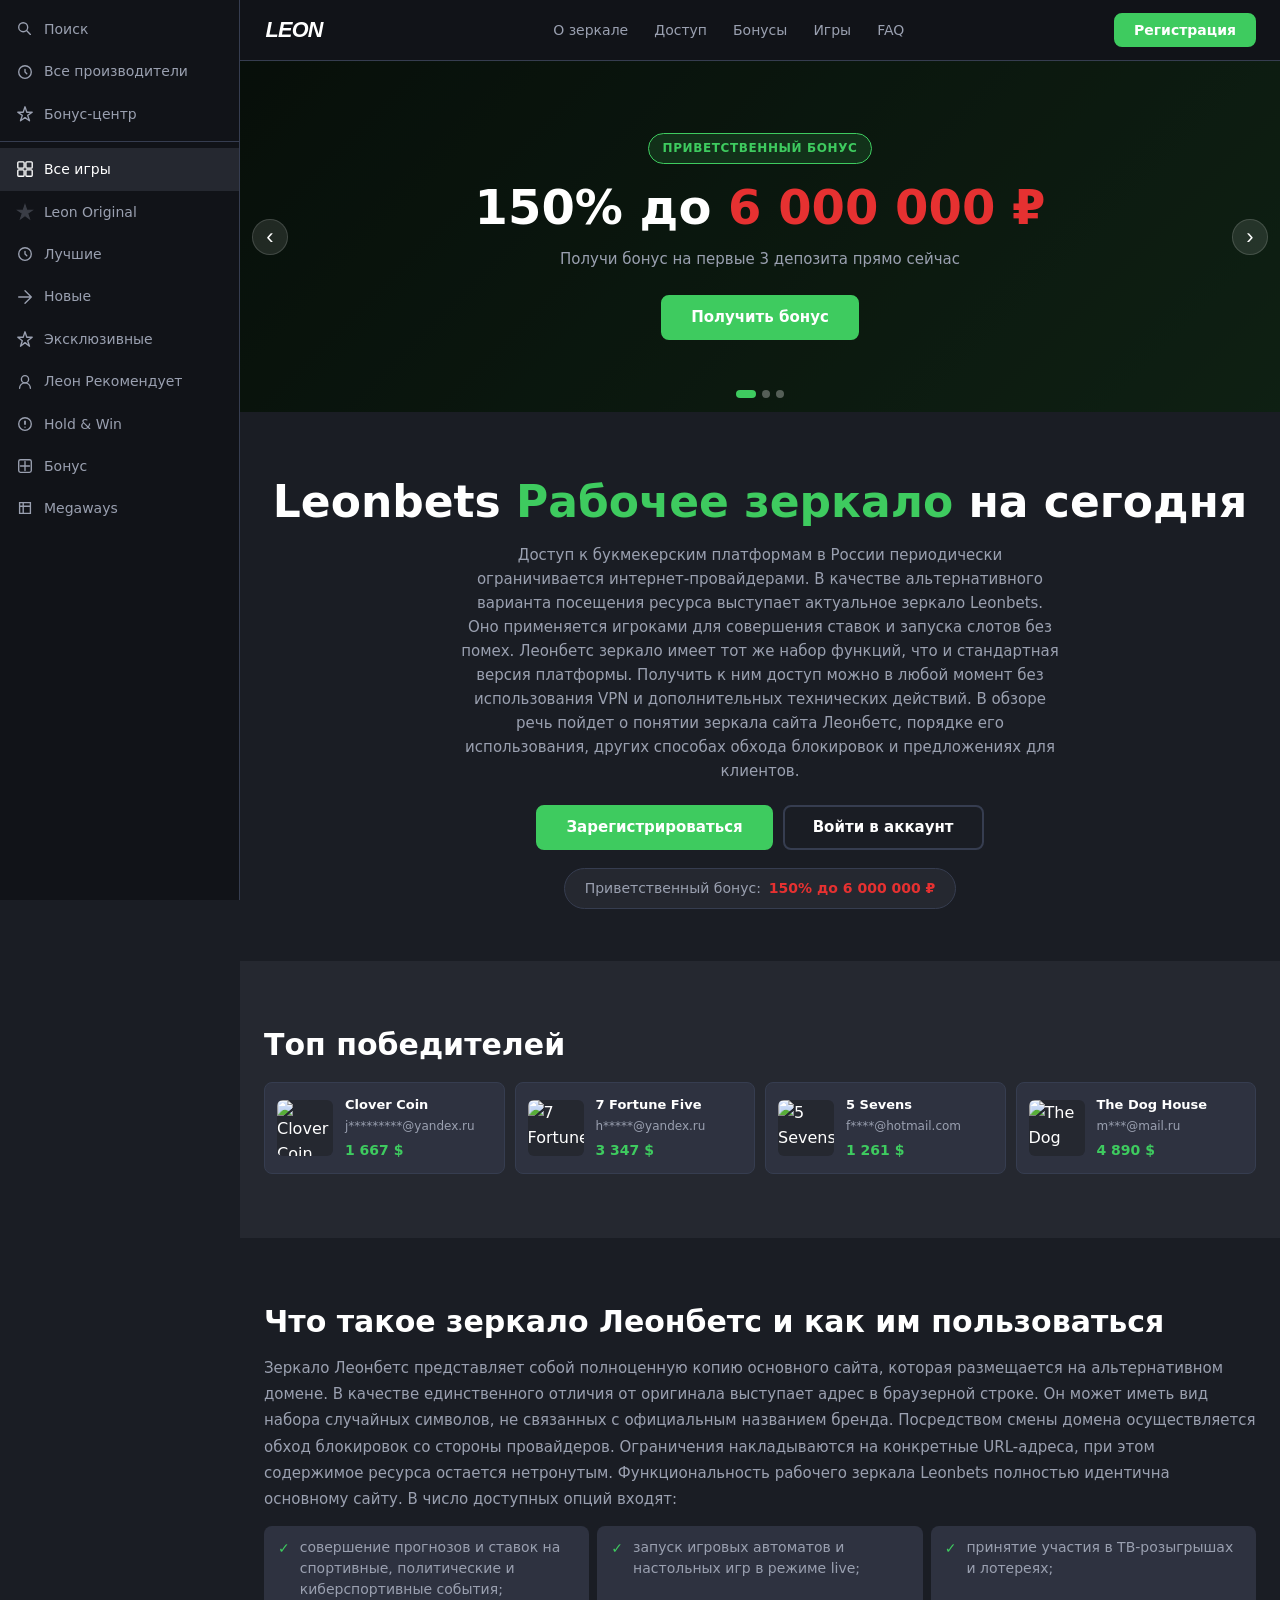
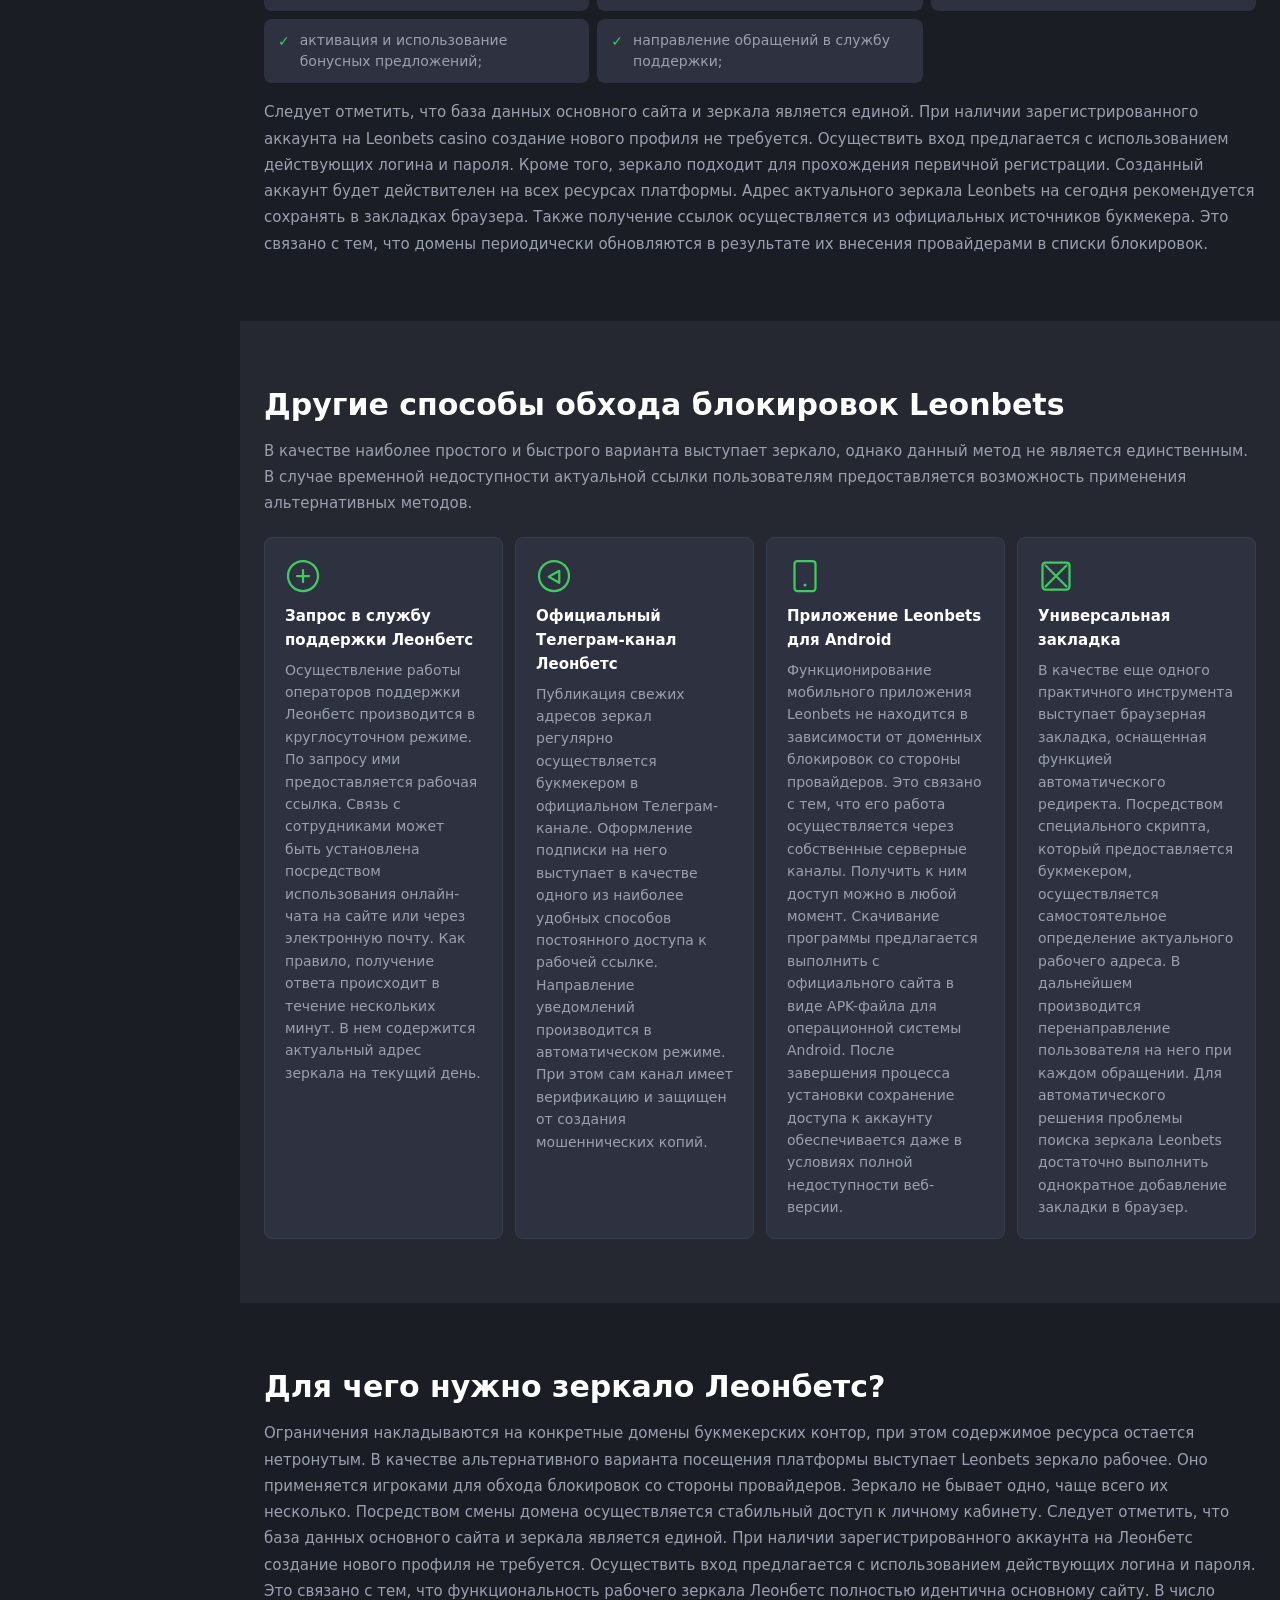
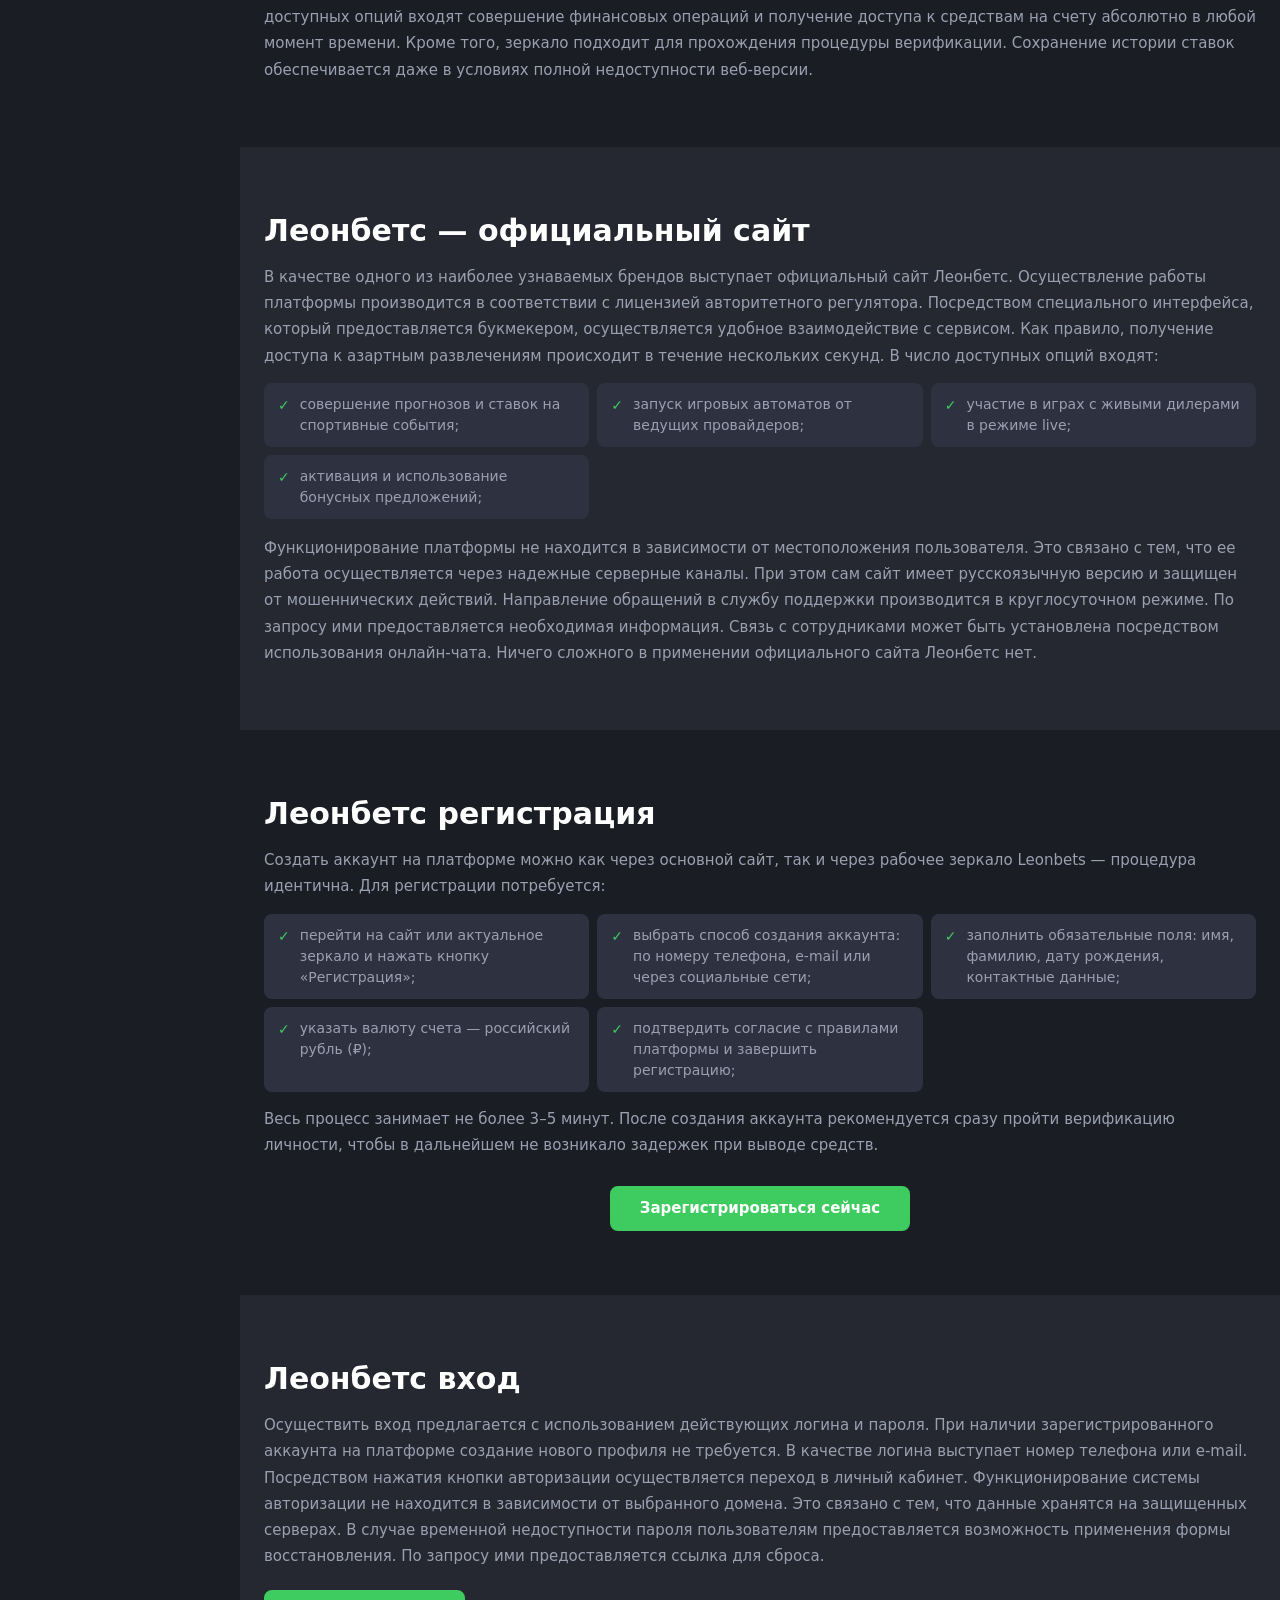
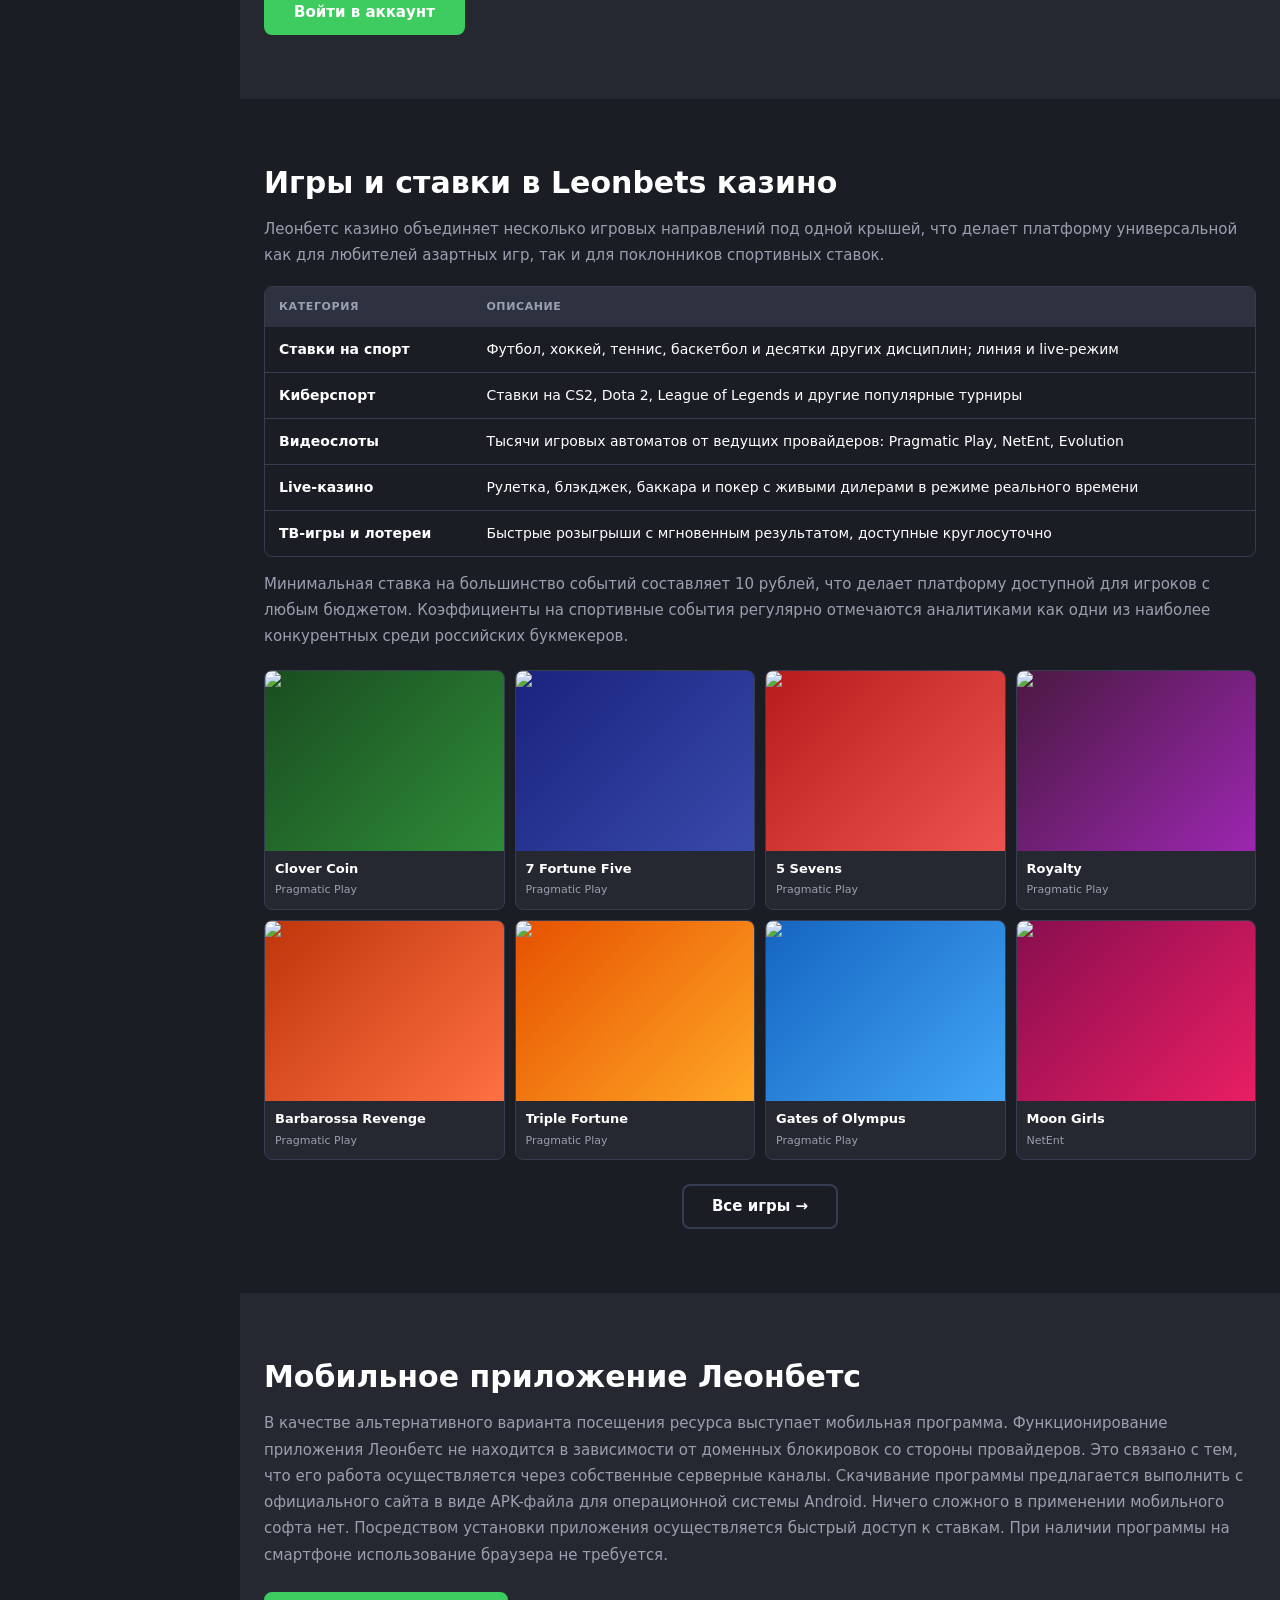
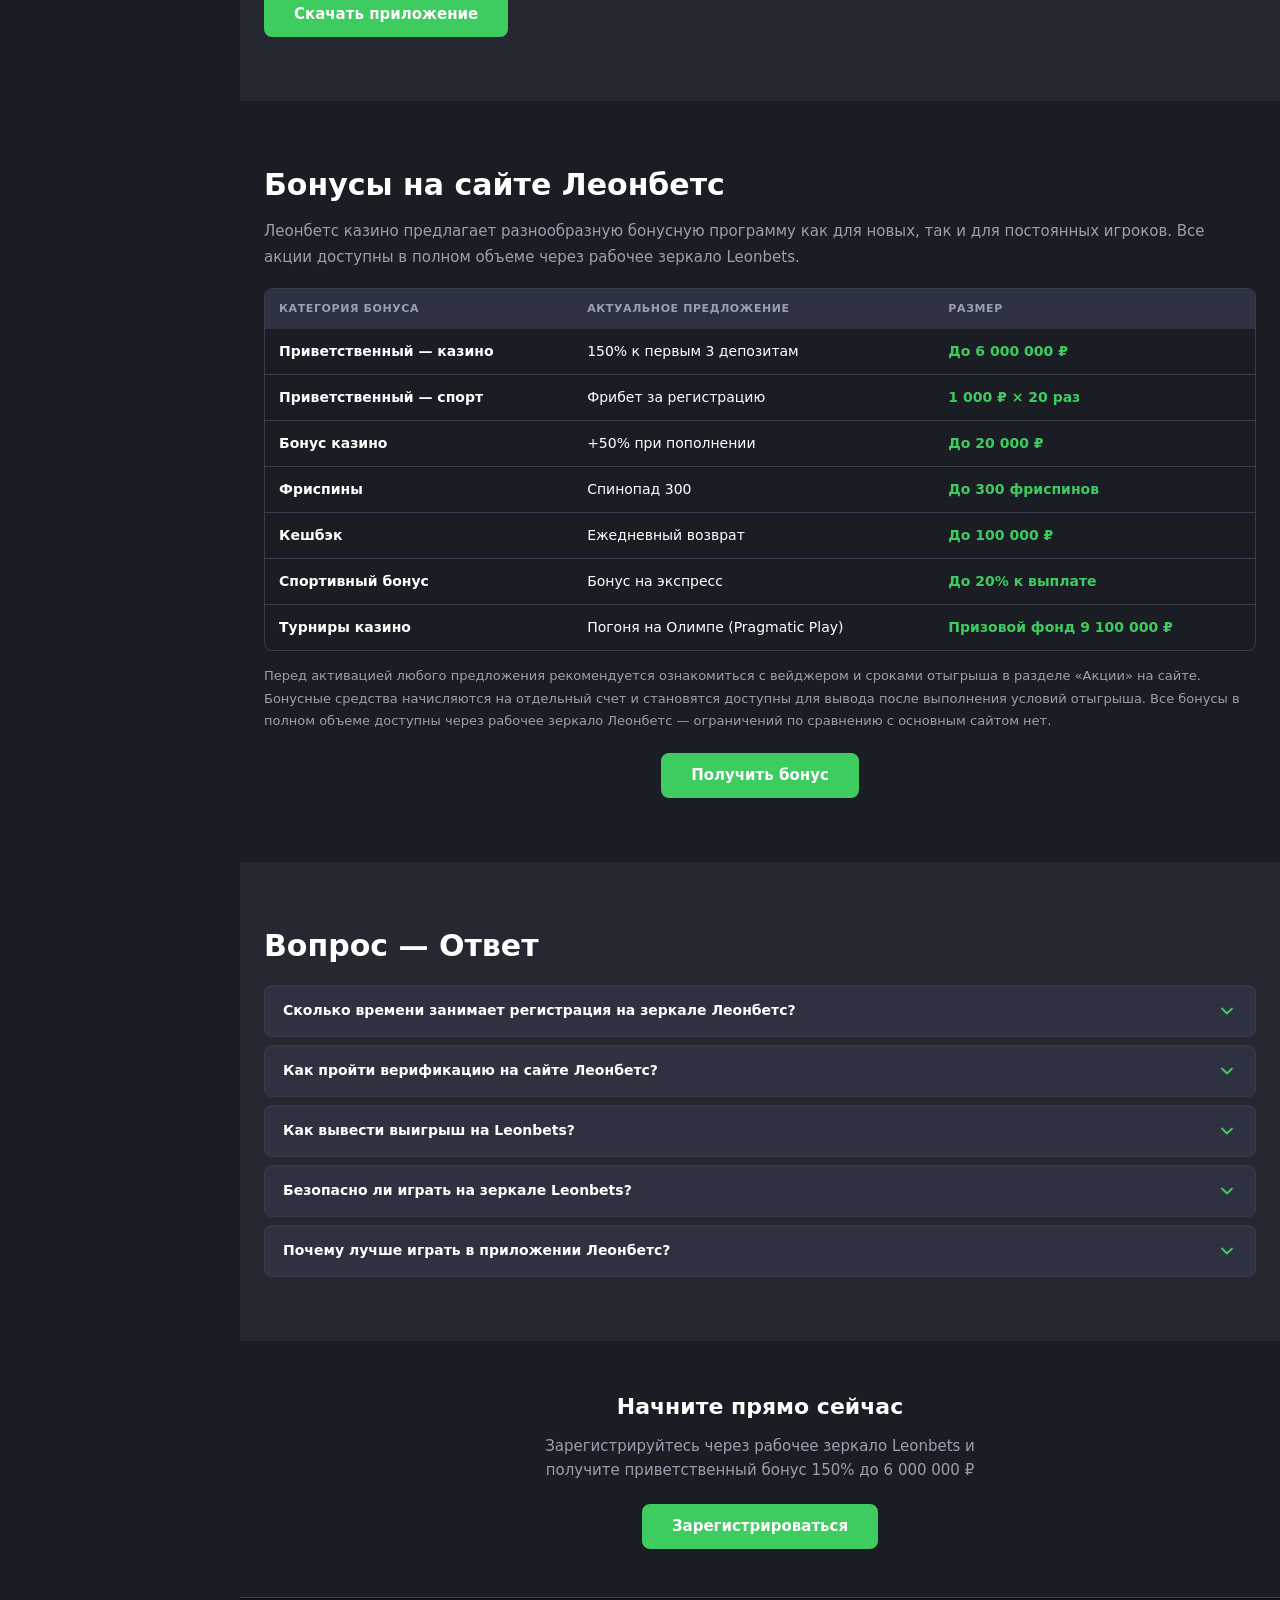
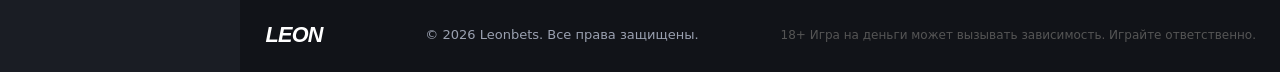
==== leon/1/index.html @ 53c02397 "leon/1: fix all texts to match source, sidebar header hide on desktop, FAQ chevron icon" ====
<!DOCTYPE html>
<html lang="ru">
<head>
  <meta charset="UTF-8">
  <meta name="viewport" content="width=device-width, initial-scale=1.0">
  <title>Леонбетс рабочее зеркало | Leonbets официальный сайт</title>
  <meta name="description" content="Рабочее зеркало 👑 Leonbets: как обойти блокировку, войти в аккаунт и получить приветственный бонус 💰 150% до 6 000 000 ₽. Ставки, слоты и live-казино доступны">
  <meta name="robots" content="index, follow">
  <link rel="canonical" href="https://[domain]/">

  <!-- Open Graph -->
  <meta property="og:type" content="website">
  <meta property="og:url" content="https://[domain]/">
  <meta property="og:title" content="Леонбетс рабочее зеркало | Leonbets официальный сайт">
  <meta property="og:description" content="Рабочее зеркало 👑 Leonbets: как обойти блокировку, войти в аккаунт и получить приветственный бонус 💰 150% до 6 000 000 ₽. Ставки, слоты и live-казино доступны">
  <meta property="og:image" content="https://[domain]/assets/img/og.jpg">
  <meta property="og:locale" content="ru_RU">
  <meta property="og:site_name" content="Leonbets Зеркало">

  <!-- Twitter / X -->
  <meta name="twitter:card" content="summary_large_image">
  <meta name="twitter:title" content="Леонбетс рабочее зеркало | Leonbets официальный сайт">
  <meta name="twitter:description" content="Рабочее зеркало 👑 Leonbets: как обойти блокировку, войти в аккаунт и получить приветственный бонус 💰 150% до 6 000 000 ₽. Ставки, слоты и live-казино доступны">
  <meta name="twitter:image" content="https://[domain]/assets/img/og.jpg">

  <link rel="icon" type="image/x-icon" href="/favicon.ico">

  <!-- Schema.org -->
  <script type="application/ld+json">
  {
    "@context": "https://schema.org",
    "@graph": [
      {
        "@type": "WebSite",
        "@id": "https://[domain]/#website",
        "url": "https://[domain]/",
        "name": "Leonbets Рабочее зеркало",
        "description": "Рабочее зеркало Leonbets для обхода блокировок",
        "inLanguage": "ru-RU"
      },
      {
        "@type": "Organization",
        "@id": "https://[domain]/#org",
        "name": "Leonbets",
        "url": "https://[domain]/",
        "logo": { "@type": "ImageObject", "url": "https://[domain]/assets/img/og.jpg" }
      },
      {
        "@type": "FAQPage",
        "mainEntity": [
          {
            "@type": "Question",
            "name": "Сколько времени занимает регистрация на зеркале Леонбетс?",
            "acceptedAnswer": { "@type": "Answer", "text": "Как правило, получение доступа к профилю происходит в течение нескольких минут. Ничего сложного в применении регистрационной формы нет." }
          },
          {
            "@type": "Question",
            "name": "Как пройти верификацию на сайте Леонбетс?",
            "acceptedAnswer": { "@type": "Answer", "text": "Посредством загрузки фотографий документов осуществляется подтверждение личности. Осуществление работы службы безопасности производится в течение короткого срока." }
          },
          {
            "@type": "Question",
            "name": "Как вывести выигрыш на Leonbets?",
            "acceptedAnswer": { "@type": "Answer", "text": "В качестве методов вывода выступают банковские карты и электронные кошельки. Получение доступа к средствам на счету абсолютно в любой момент времени гарантируется правилами платформы." }
          },
          {
            "@type": "Question",
            "name": "Безопасно ли играть на зеркале Leonbets?",
            "acceptedAnswer": { "@type": "Answer", "text": "Функционирование рабочего зеркала не находится в зависимости от рисков. Это связано с тем, что соединение защищено современными протоколами." }
          },
          {
            "@type": "Question",
            "name": "Почему лучше играть в приложении Леонбетс?",
            "acceptedAnswer": { "@type": "Answer", "text": "При наличии установленной программы поиск актуальных ссылок не требуется. Посредством приложения осуществляется стабильный вход без блокировок." }
          }
        ]
      }
    ]
  }
  </script>

  <link rel="stylesheet" href="assets/css/style.css">
</head>
<body>

  <div class="sidebar-overlay" id="sidebarOverlay"></div>

  <aside class="sidebar" id="sidebar">
    <div class="sidebar__header">
      <a href="/" class="sidebar__logo">
        <svg viewBox="0 0 110 36" xmlns="http://www.w3.org/2000/svg">
          <text x="2" y="28" font-family="Arial Black,Impact,sans-serif" font-size="30" font-weight="900" font-style="italic" fill="#ffffff" letter-spacing="-1">LEON</text>
        </svg>
      </a>
      <button class="sidebar__close" id="sidebarClose" aria-label="Закрыть меню">✕</button>
    </div>
    <nav class="sidebar__nav">
      <a href="/click/" rel="nofollow" class="sidebar__link sidebar__link--top">
        <svg class="sidebar__icon" viewBox="0 0 20 20" fill="none"><circle cx="8" cy="8" r="5" stroke="currentColor" stroke-width="1.5"/><path d="M12 12l4 4" stroke="currentColor" stroke-width="1.5" stroke-linecap="round"/></svg>
        Поиск
      </a>
      <a href="/click/" rel="nofollow" class="sidebar__link sidebar__link--top">
        <svg class="sidebar__icon" viewBox="0 0 20 20" fill="none"><circle cx="10" cy="10" r="7" stroke="currentColor" stroke-width="1.5"/><path d="M10 7v3l2 2" stroke="currentColor" stroke-width="1.5" stroke-linecap="round"/></svg>
        Все производители
      </a>
      <a href="/click/" rel="nofollow" class="sidebar__link sidebar__link--top">
        <svg class="sidebar__icon" viewBox="0 0 20 20" fill="none"><path d="M10 2l2 6h6l-5 3.5 2 6L10 14l-5 3.5 2-6L2 8h6z" stroke="currentColor" stroke-width="1.5" stroke-linejoin="round"/></svg>
        Бонус-центр
      </a>
      <div class="sidebar__divider"></div>
      <a href="/click/" rel="nofollow" class="sidebar__link sidebar__link--active">
        <svg class="sidebar__icon" viewBox="0 0 20 20" fill="none"><rect x="2" y="2" width="7" height="7" rx="1" stroke="currentColor" stroke-width="1.5"/><rect x="11" y="2" width="7" height="7" rx="1" stroke="currentColor" stroke-width="1.5"/><rect x="2" y="11" width="7" height="7" rx="1" stroke="currentColor" stroke-width="1.5"/><rect x="11" y="11" width="7" height="7" rx="1" stroke="currentColor" stroke-width="1.5"/></svg>
        Все игры
      </a>
      <a href="/click/" rel="nofollow" class="sidebar__link">
        <svg class="sidebar__icon" viewBox="0 0 20 20" fill="none"><path d="M10 2l2 6h6l-5 3.5 2 6L10 14l-5 3.5 2-6L2 8h6z" fill="currentColor" opacity=".3" stroke="currentColor" stroke-width="1.2"/></svg>
        Leon Original
      </a>
      <a href="/click/" rel="nofollow" class="sidebar__link">
        <svg class="sidebar__icon" viewBox="0 0 20 20" fill="none"><path d="M10 3c3.87 0 7 3.13 7 7s-3.13 7-7 7-7-3.13-7-7 3.13-7 7-7z" stroke="currentColor" stroke-width="1.5"/><path d="M10 7v3l2 2" stroke="currentColor" stroke-width="1.5" stroke-linecap="round"/></svg>
        Лучшие
      </a>
      <a href="/click/" rel="nofollow" class="sidebar__link">
        <svg class="sidebar__icon" viewBox="0 0 20 20" fill="none"><path d="M3 10h14M10 3l7 7-7 7" stroke="currentColor" stroke-width="1.5" stroke-linecap="round" stroke-linejoin="round"/></svg>
        Новые
      </a>
      <a href="/click/" rel="nofollow" class="sidebar__link">
        <svg class="sidebar__icon" viewBox="0 0 20 20" fill="none"><polygon points="10,2 12,8 18,8 13,12 15,18 10,14 5,18 7,12 2,8 8,8" stroke="currentColor" stroke-width="1.5" stroke-linejoin="round"/></svg>
        Эксклюзивные
      </a>
      <a href="/click/" rel="nofollow" class="sidebar__link">
        <svg class="sidebar__icon" viewBox="0 0 20 20" fill="none"><circle cx="10" cy="8" r="4" stroke="currentColor" stroke-width="1.5"/><path d="M4 18c0-3.31 2.69-6 6-6s6 2.69 6 6" stroke="currentColor" stroke-width="1.5" stroke-linecap="round"/></svg>
        Леон Рекомендует
      </a>
      <a href="/click/" rel="nofollow" class="sidebar__link">
        <svg class="sidebar__icon" viewBox="0 0 20 20" fill="none"><circle cx="10" cy="10" r="7" stroke="currentColor" stroke-width="1.5"/><path d="M10 7v3" stroke="currentColor" stroke-width="2" stroke-linecap="round"/><circle cx="10" cy="13.5" r="0.8" fill="currentColor"/></svg>
        Hold &amp; Win
      </a>
      <a href="/click/" rel="nofollow" class="sidebar__link">
        <svg class="sidebar__icon" viewBox="0 0 20 20" fill="none"><path d="M5 10h10M10 5v10" stroke="currentColor" stroke-width="1.5" stroke-linecap="round"/><rect x="3" y="3" width="14" height="14" rx="2" stroke="currentColor" stroke-width="1.5"/></svg>
        Бонус
      </a>
      <a href="/click/" rel="nofollow" class="sidebar__link">
        <svg class="sidebar__icon" viewBox="0 0 20 20" fill="none"><path d="M4 4h12v12H4z" stroke="currentColor" stroke-width="1.5" rx="1"/><path d="M4 8h12M8 4v12" stroke="currentColor" stroke-width="1.5"/></svg>
        Megaways
      </a>
    </nav>
  </aside>

  <div class="page" id="page">

  <!-- HEADER -->
  <header class="header">
    <div class="container">
      <div class="header__inner">
        <div class="header__left">
          <button class="sidebar-btn" id="sidebarBtn" aria-label="Открыть категории">
            <span></span><span></span><span></span>
          </button>
          <a href="/" class="logo" aria-label="Leonbets">
            <svg viewBox="0 0 110 36" xmlns="http://www.w3.org/2000/svg">
              <text x="2" y="28" font-family="Arial Black,Impact,sans-serif" font-size="30" font-weight="900" font-style="italic" fill="#ffffff" letter-spacing="-1">LEON</text>
            </svg>
          </a>
        </div>
        <nav class="nav" id="nav" aria-label="Основная навигация">
          <ul class="nav__list">
            <li><a href="#about" class="nav__link">О зеркале</a></li>
            <li><a href="#methods" class="nav__link">Доступ</a></li>
            <li><a href="#bonuses" class="nav__link">Бонусы</a></li>
            <li><a href="#games" class="nav__link">Игры</a></li>
            <li><a href="#faq" class="nav__link">FAQ</a></li>
          </ul>
        </nav>
        <div class="header__actions">
          <a href="/click/" rel="nofollow" class="btn btn--green header__cta">Регистрация</a>
          <button class="burger" id="burger" aria-label="Открыть меню" aria-expanded="false">
            <span></span><span></span><span></span>
          </button>
        </div>
      </div>
    </div>
  </header>

  <main>

    <!-- CAROUSEL -->
    <section class="carousel" aria-label="Промо-баннеры">
      <div class="carousel__track" id="carouselTrack">

        <div class="carousel__slide" style="--slide-bg: linear-gradient(135deg, #0d1b12 0%, #1a3a22 100%)">
          <div class="carousel__slide-bg"></div>
          <div class="container carousel__content">
            <div class="carousel__badge">Приветственный бонус</div>
            <div class="carousel__title">150% до <span>6 000 000 ₽</span></div>
            <div class="carousel__text">Получи бонус на первые 3 депозита прямо сейчас</div>
            <a href="/click/" rel="nofollow" class="btn btn--green">Получить бонус</a>
          </div>
        </div>

        <div class="carousel__slide" style="--slide-bg: linear-gradient(135deg, #1a0d00 0%, #3d2000 100%)">
          <div class="carousel__slide-bg"></div>
          <div class="container carousel__content">
            <div class="carousel__badge">Спортивный фрибет</div>
            <div class="carousel__title">1 000 ₽ <span>× 20 раз</span></div>
            <div class="carousel__text">Фрибет за регистрацию для новых игроков</div>
            <a href="/click/" rel="nofollow" class="btn btn--green">Зарегистрироваться</a>
          </div>
        </div>

        <div class="carousel__slide" style="--slide-bg: linear-gradient(135deg, #0d0d1a 0%, #1a1a3d 100%)">
          <div class="carousel__slide-bg"></div>
          <div class="container carousel__content">
            <div class="carousel__badge">Рабочее зеркало</div>
            <div class="carousel__title">Leonbets <span>без блокировок</span></div>
            <div class="carousel__text">Ставки, слоты и live-казино доступны прямо сейчас</div>
            <a href="/click/" rel="nofollow" class="btn btn--green">Войти в аккаунт</a>
          </div>
        </div>

      </div>

      <button class="carousel__arrow carousel__arrow--prev" id="carouselPrev" aria-label="Назад">&#8249;</button>
      <button class="carousel__arrow carousel__arrow--next" id="carouselNext" aria-label="Вперёд">&#8250;</button>

      <div class="carousel__dots" id="carouselDots">
        <button class="carousel__dot active" data-index="0"></button>
        <button class="carousel__dot" data-index="1"></button>
        <button class="carousel__dot" data-index="2"></button>
      </div>
    </section>

    <!-- HERO (H1) -->
    <section class="hero">
      <div class="container">
        <h1>Leonbets <span>Рабочее зеркало</span> на сегодня</h1>
        <p class="hero__text">Доступ к букмекерским платформам в России периодически ограничивается интернет-провайдерами. В качестве альтернативного варианта посещения ресурса выступает актуальное зеркало Leonbets. Оно применяется игроками для совершения ставок и запуска слотов без помех. Леонбетс зеркало имеет тот же набор функций, что и стандартная версия платформы. Получить к ним доступ можно в любой момент без использования VPN и дополнительных технических действий. В обзоре речь пойдет о понятии зеркала сайта Леонбетс, порядке его использования, других способах обхода блокировок и предложениях для клиентов.</p>
        <div class="hero__btns">
          <a href="/click/" rel="nofollow" class="btn btn--green">Зарегистрироваться</a>
          <a href="/click/" rel="nofollow" class="btn btn--outline">Войти в аккаунт</a>
        </div>
        <div class="hero__badge">
          <span>Приветственный бонус:</span>
          <strong>150% до 6 000 000 ₽</strong>
        </div>
      </div>
    </section>

    <!-- TOP WINNERS -->
    <section class="section section--alt">
      <div class="container">
        <h2 class="section__title">Топ победителей</h2>
        <div class="winners">
          <a href="/click/" rel="nofollow" class="winner-card">
            <div class="winner-card__thumb">
              <img src="assets/img/slots/clover-coin.jpg" alt="Clover Coin" loading="lazy" width="80" height="80">
            </div>
            <div class="winner-card__info">
              <div class="winner-card__game">Clover Coin</div>
              <div class="winner-card__user">j*********@yandex.ru</div>
              <div class="winner-card__sum">1 667 $</div>
            </div>
          </a>
          <a href="/click/" rel="nofollow" class="winner-card">
            <div class="winner-card__thumb">
              <img src="assets/img/slots/fortune-five.jpg" alt="7 Fortune Five" loading="lazy" width="80" height="80">
            </div>
            <div class="winner-card__info">
              <div class="winner-card__game">7 Fortune Five</div>
              <div class="winner-card__user">h*****@yandex.ru</div>
              <div class="winner-card__sum">3 347 $</div>
            </div>
          </a>
          <a href="/click/" rel="nofollow" class="winner-card">
            <div class="winner-card__thumb">
              <img src="assets/img/slots/5-sevens.jpg" alt="5 Sevens" loading="lazy" width="80" height="80">
            </div>
            <div class="winner-card__info">
              <div class="winner-card__game">5 Sevens</div>
              <div class="winner-card__user">f****@hotmail.com</div>
              <div class="winner-card__sum">1 261 $</div>
            </div>
          </a>
          <a href="/click/" rel="nofollow" class="winner-card">
            <div class="winner-card__thumb">
              <img src="assets/img/slots/doghouse.jpg" alt="The Dog House" loading="lazy" width="80" height="80">
            </div>
            <div class="winner-card__info">
              <div class="winner-card__game">The Dog House</div>
              <div class="winner-card__user">m***@mail.ru</div>
              <div class="winner-card__sum">4 890 $</div>
            </div>
          </a>
        </div>
      </div>
    </section>

    <!-- ABOUT -->
    <section class="section" id="about">
      <div class="container">
        <h2 class="section__title">Что такое зеркало Леонбетс и как им пользоваться</h2>
        <p class="section__text">Зеркало Леонбетс представляет собой полноценную копию основного сайта, которая размещается на альтернативном домене. В качестве единственного отличия от оригинала выступает адрес в браузерной строке. Он может иметь вид набора случайных символов, не связанных с официальным названием бренда. Посредством смены домена осуществляется обход блокировок со стороны провайдеров. Ограничения накладываются на конкретные URL-адреса, при этом содержимое ресурса остается нетронутым. Функциональность рабочего зеркала Leonbets полностью идентична основному сайту. В число доступных опций входят:</p>
        <ul class="features">
          <li>совершение прогнозов и ставок на спортивные, политические и киберспортивные события;</li>
          <li>запуск игровых автоматов и настольных игр в режиме live;</li>
          <li>принятие участия в ТВ-розыгрышах и лотереях;</li>
          <li>активация и использование бонусных предложений;</li>
          <li>направление обращений в службу поддержки;</li>
        </ul>
        <p class="section__text" style="margin-top:16px;">Следует отметить, что база данных основного сайта и зеркала является единой. При наличии зарегистрированного аккаунта на Leonbets casino создание нового профиля не требуется. Осуществить вход предлагается с использованием действующих логина и пароля. Кроме того, зеркало подходит для прохождения первичной регистрации. Созданный аккаунт будет действителен на всех ресурсах платформы. Адрес актуального зеркала Leonbets на сегодня рекомендуется сохранять в закладках браузера. Также получение ссылок осуществляется из официальных источников букмекера. Это связано с тем, что домены периодически обновляются в результате их внесения провайдерами в списки блокировок.</p>
      </div>
    </section>

    <!-- METHODS -->
    <section class="section section--alt" id="methods">
      <div class="container">
        <h2 class="section__title">Другие способы обхода блокировок Leonbets</h2>
        <p class="section__text">В качестве наиболее простого и быстрого варианта выступает зеркало, однако данный метод не является единственным. В случае временной недоступности актуальной ссылки пользователям предоставляется возможность применения альтернативных методов.</p>
        <div class="methods">
          <div class="method-card">
            <div class="method-card__icon">
              <svg viewBox="0 0 24 24" fill="none"><path d="M12 22c5.52 0 10-4.48 10-10S17.52 2 12 2 2 6.48 2 12s4.48 10 10 10z" stroke="#3ecb5f" stroke-width="1.5"/><path d="M8 12h8M12 8v8" stroke="#3ecb5f" stroke-width="1.5" stroke-linecap="round"/></svg>
            </div>
            <div class="method-card__title">Запрос в службу поддержки Леонбетс</div>
            <p class="method-card__text">Осуществление работы операторов поддержки Леонбетс производится в круглосуточном режиме. По запросу ими предоставляется рабочая ссылка. Связь с сотрудниками может быть установлена посредством использования онлайн-чата на сайте или через электронную почту. Как правило, получение ответа происходит в течение нескольких минут. В нем содержится актуальный адрес зеркала на текущий день.</p>
          </div>
          <div class="method-card">
            <div class="method-card__icon">
              <svg viewBox="0 0 24 24" fill="none"><path d="M12 2C6.48 2 2 6.48 2 12s4.48 10 10 10 10-4.48 10-10S17.52 2 12 2z" stroke="#3ecb5f" stroke-width="1.5"/><path d="M15.5 8.5l-7 4 7 4V8.5z" stroke="#3ecb5f" stroke-width="1.5" stroke-linejoin="round"/></svg>
            </div>
            <div class="method-card__title">Официальный Телеграм-канал Леонбетс</div>
            <p class="method-card__text">Публикация свежих адресов зеркал регулярно осуществляется букмекером в официальном Телеграм-канале. Оформление подписки на него выступает в качестве одного из наиболее удобных способов постоянного доступа к рабочей ссылке. Направление уведомлений производится в автоматическом режиме. При этом сам канал имеет верификацию и защищен от создания мошеннических копий.</p>
          </div>
          <div class="method-card">
            <div class="method-card__icon">
              <svg viewBox="0 0 24 24" fill="none"><rect x="5" y="2" width="14" height="20" rx="2" stroke="#3ecb5f" stroke-width="1.5"/><path d="M12 18h.01" stroke="#3ecb5f" stroke-width="2" stroke-linecap="round"/></svg>
            </div>
            <div class="method-card__title">Приложение Leonbets для Android</div>
            <p class="method-card__text">Функционирование мобильного приложения Leonbets не находится в зависимости от доменных блокировок со стороны провайдеров. Это связано с тем, что его работа осуществляется через собственные серверные каналы. Получить к ним доступ можно в любой момент. Скачивание программы предлагается выполнить с официального сайта в виде APK-файла для операционной системы Android. После завершения процесса установки сохранение доступа к аккаунту обеспечивается даже в условиях полной недоступности веб-версии.</p>
          </div>
          <div class="method-card">
            <div class="method-card__icon">
              <svg viewBox="0 0 24 24" fill="none"><path d="M5 5l14 14M5 19L19 5" stroke="#3ecb5f" stroke-width="1.5" stroke-linecap="round"/><rect x="3" y="3" width="18" height="18" rx="2" stroke="#3ecb5f" stroke-width="1.5"/></svg>
            </div>
            <div class="method-card__title">Универсальная закладка</div>
            <p class="method-card__text">В качестве еще одного практичного инструмента выступает браузерная закладка, оснащенная функцией автоматического редиректа. Посредством специального скрипта, который предоставляется букмекером, осуществляется самостоятельное определение актуального рабочего адреса. В дальнейшем производится перенаправление пользователя на него при каждом обращении. Для автоматического решения проблемы поиска зеркала Leonbets достаточно выполнить однократное добавление закладки в браузер.</p>
          </div>
        </div>
      </div>
    </section>

    <!-- WHY MIRROR -->
    <section class="section">
      <div class="container">
        <h2 class="section__title">Для чего нужно зеркало Леонбетс?</h2>
        <p class="section__text">Ограничения накладываются на конкретные домены букмекерских контор, при этом содержимое ресурса остается нетронутым. В качестве альтернативного варианта посещения платформы выступает Leonbets зеркало рабочее. Оно применяется игроками для обхода блокировок со стороны провайдеров. Зеркало не бывает одно, чаще всего их несколько. Посредством смены домена осуществляется стабильный доступ к личному кабинету. Следует отметить, что база данных основного сайта и зеркала является единой. При наличии зарегистрированного аккаунта на Леонбетс создание нового профиля не требуется. Осуществить вход предлагается с использованием действующих логина и пароля. Это связано с тем, что функциональность рабочего зеркала Леонбетс полностью идентична основному сайту. В число доступных опций входят совершение финансовых операций и получение доступа к средствам на счету абсолютно в любой момент времени. Кроме того, зеркало подходит для прохождения процедуры верификации. Сохранение истории ставок обеспечивается даже в условиях полной недоступности веб-версии.</p>
      </div>
    </section>

    <!-- OFFICIAL SITE -->
    <section class="section section--alt">
      <div class="container">
        <h2 class="section__title">Леонбетс — официальный сайт</h2>
        <p class="section__text">В качестве одного из наиболее узнаваемых брендов выступает официальный сайт Леонбетс. Осуществление работы платформы производится в соответствии с лицензией авторитетного регулятора. Посредством специального интерфейса, который предоставляется букмекером, осуществляется удобное взаимодействие с сервисом. Как правило, получение доступа к азартным развлечениям происходит в течение нескольких секунд. В число доступных опций входят:</p>
        <ul class="features">
          <li>совершение прогнозов и ставок на спортивные события;</li>
          <li>запуск игровых автоматов от ведущих провайдеров;</li>
          <li>участие в играх с живыми дилерами в режиме live;</li>
          <li>активация и использование бонусных предложений;</li>
        </ul>
        <p class="section__text" style="margin-top:16px;">Функционирование платформы не находится в зависимости от местоположения пользователя. Это связано с тем, что ее работа осуществляется через надежные серверные каналы. При этом сам сайт имеет русскоязычную версию и защищен от мошеннических действий. Направление обращений в службу поддержки производится в круглосуточном режиме. По запросу ими предоставляется необходимая информация. Связь с сотрудниками может быть установлена посредством использования онлайн-чата. Ничего сложного в применении официального сайта Леонбетс нет.</p>
      </div>
    </section>

    <!-- REGISTRATION -->
    <section class="section" id="registration">
      <div class="container">
        <h2 class="section__title">Леонбетс регистрация</h2>
        <p class="section__text">Создать аккаунт на платформе можно как через основной сайт, так и через рабочее зеркало Leonbets — процедура идентична. Для регистрации потребуется:</p>
        <ul class="features">
          <li>перейти на сайт или актуальное зеркало и нажать кнопку «Регистрация»;</li>
          <li>выбрать способ создания аккаунта: по номеру телефона, e-mail или через социальные сети;</li>
          <li>заполнить обязательные поля: имя, фамилию, дату рождения, контактные данные;</li>
          <li>указать валюту счета — российский рубль (₽);</li>
          <li>подтвердить согласие с правилами платформы и завершить регистрацию;</li>
        </ul>
        <p class="section__text" style="margin-top:14px;">Весь процесс занимает не более 3–5 минут. После создания аккаунта рекомендуется сразу пройти верификацию личности, чтобы в дальнейшем не возникало задержек при выводе средств.</p>
        <div style="margin-top:28px;text-align:center;">
          <a href="/click/" rel="nofollow" class="btn btn--green">Зарегистрироваться сейчас</a>
        </div>
      </div>
    </section>

    <!-- LOGIN -->
    <section class="section section--alt">
      <div class="container">
        <h2 class="section__title">Леонбетс вход</h2>
        <p class="section__text">Осуществить вход предлагается с использованием действующих логина и пароля. При наличии зарегистрированного аккаунта на платформе создание нового профиля не требуется. В качестве логина выступает номер телефона или e-mail. Посредством нажатия кнопки авторизации осуществляется переход в личный кабинет. Функционирование системы авторизации не находится в зависимости от выбранного домена. Это связано с тем, что данные хранятся на защищенных серверах. В случае временной недоступности пароля пользователям предоставляется возможность применения формы восстановления. По запросу ими предоставляется ссылка для сброса.</p>
        <div style="margin-top:20px;">
          <a href="/click/" rel="nofollow" class="btn btn--green">Войти в аккаунт</a>
        </div>
      </div>
    </section>

    <!-- GAMES -->
    <section class="section" id="games">
      <div class="container">
        <h2 class="section__title">Игры и ставки в Leonbets казино</h2>
        <p class="section__text">Леонбетс казино объединяет несколько игровых направлений под одной крышей, что делает платформу универсальной как для любителей азартных игр, так и для поклонников спортивных ставок.</p>
        <div class="table-wrap">
          <table class="table">
            <thead>
              <tr><th>Категория</th><th>Описание</th></tr>
            </thead>
            <tbody>
              <tr><td>Ставки на спорт</td><td>Футбол, хоккей, теннис, баскетбол и десятки других дисциплин; линия и live-режим</td></tr>
              <tr><td>Киберспорт</td><td>Ставки на CS2, Dota 2, League of Legends и другие популярные турниры</td></tr>
              <tr><td>Видеослоты</td><td>Тысячи игровых автоматов от ведущих провайдеров: Pragmatic Play, NetEnt, Evolution</td></tr>
              <tr><td>Live-казино</td><td>Рулетка, блэкджек, баккара и покер с живыми дилерами в режиме реального времени</td></tr>
              <tr><td>ТВ-игры и лотереи</td><td>Быстрые розыгрыши с мгновенным результатом, доступные круглосуточно</td></tr>
            </tbody>
          </table>
        </div>
        <p class="section__text" style="margin-top:14px;">Минимальная ставка на большинство событий составляет 10 рублей, что делает платформу доступной для игроков с любым бюджетом. Коэффициенты на спортивные события регулярно отмечаются аналитиками как одни из наиболее конкурентных среди российских букмекеров.</p>
        <div class="games-grid">
          <a href="/click/" rel="nofollow" class="game-card">
            <div class="game-card__thumb" style="--c1:#1a4d20;--c2:#2e8b38">
              <img src="assets/img/slots/clover-coin.jpg" alt="Clover Coin" loading="lazy" width="300" height="225">
            </div>
            <div class="game-card__info">
              <div class="game-card__name">Clover Coin</div>
              <div class="game-card__provider">Pragmatic Play</div>
            </div>
            <div class="game-card__overlay"><span>Играть</span></div>
          </a>
          <a href="/click/" rel="nofollow" class="game-card">
            <div class="game-card__thumb" style="--c1:#1a237e;--c2:#3949ab">
              <img src="assets/img/slots/fortune-five.jpg" alt="7 Fortune Five" loading="lazy" width="300" height="225">
            </div>
            <div class="game-card__info">
              <div class="game-card__name">7 Fortune Five</div>
              <div class="game-card__provider">Pragmatic Play</div>
            </div>
            <div class="game-card__overlay"><span>Играть</span></div>
          </a>
          <a href="/click/" rel="nofollow" class="game-card">
            <div class="game-card__thumb" style="--c1:#b71c1c;--c2:#ef5350">
              <img src="assets/img/slots/5-sevens.jpg" alt="5 Sevens" loading="lazy" width="300" height="225">
            </div>
            <div class="game-card__info">
              <div class="game-card__name">5 Sevens</div>
              <div class="game-card__provider">Pragmatic Play</div>
            </div>
            <div class="game-card__overlay"><span>Играть</span></div>
          </a>
          <a href="/click/" rel="nofollow" class="game-card">
            <div class="game-card__thumb" style="--c1:#4a1942;--c2:#9c27b0">
              <img src="assets/img/slots/royalty.jpg" alt="Royalty" loading="lazy" width="300" height="225">
            </div>
            <div class="game-card__info">
              <div class="game-card__name">Royalty</div>
              <div class="game-card__provider">Pragmatic Play</div>
            </div>
            <div class="game-card__overlay"><span>Играть</span></div>
          </a>
          <a href="/click/" rel="nofollow" class="game-card">
            <div class="game-card__thumb" style="--c1:#bf360c;--c2:#ff7043">
              <img src="assets/img/slots/barbarossa.jpg" alt="Barbarossa Revenge" loading="lazy" width="300" height="225">
            </div>
            <div class="game-card__info">
              <div class="game-card__name">Barbarossa Revenge</div>
              <div class="game-card__provider">Pragmatic Play</div>
            </div>
            <div class="game-card__overlay"><span>Играть</span></div>
          </a>
          <a href="/click/" rel="nofollow" class="game-card">
            <div class="game-card__thumb" style="--c1:#e65100;--c2:#ffa726">
              <img src="assets/img/slots/triple-fortune.jpg" alt="Triple Fortune" loading="lazy" width="300" height="225">
            </div>
            <div class="game-card__info">
              <div class="game-card__name">Triple Fortune</div>
              <div class="game-card__provider">Pragmatic Play</div>
            </div>
            <div class="game-card__overlay"><span>Играть</span></div>
          </a>
          <a href="/click/" rel="nofollow" class="game-card">
            <div class="game-card__thumb" style="--c1:#1565c0;--c2:#42a5f5">
              <img src="assets/img/slots/gates-olympus.jpg" alt="Gates of Olympus" loading="lazy" width="300" height="225">
            </div>
            <div class="game-card__info">
              <div class="game-card__name">Gates of Olympus</div>
              <div class="game-card__provider">Pragmatic Play</div>
            </div>
            <div class="game-card__overlay"><span>Играть</span></div>
          </a>
          <a href="/click/" rel="nofollow" class="game-card">
            <div class="game-card__thumb" style="--c1:#880e4f;--c2:#e91e63">
              <img src="assets/img/slots/moon-girls.jpg" alt="Moon Girls" loading="lazy" width="300" height="225">
            </div>
            <div class="game-card__info">
              <div class="game-card__name">Moon Girls</div>
              <div class="game-card__provider">NetEnt</div>
            </div>
            <div class="game-card__overlay"><span>Играть</span></div>
          </a>
        </div>
        <div style="margin-top:24px;text-align:center;">
          <a href="/click/" rel="nofollow" class="btn btn--outline">Все игры →</a>
        </div>
      </div>
    </section>

    <!-- MOBILE APP -->
    <section class="section section--alt">
      <div class="container">
        <h2 class="section__title">Мобильное приложение Леонбетс</h2>
        <p class="section__text">В качестве альтернативного варианта посещения ресурса выступает мобильная программа. Функционирование приложения Леонбетс не находится в зависимости от доменных блокировок со стороны провайдеров. Это связано с тем, что его работа осуществляется через собственные серверные каналы. Скачивание программы предлагается выполнить с официального сайта в виде APK-файла для операционной системы Android. Ничего сложного в применении мобильного софта нет. Посредством установки приложения осуществляется быстрый доступ к ставкам. При наличии программы на смартфоне использование браузера не требуется.</p>
        <div style="margin-top:24px;">
          <a href="/click/" rel="nofollow" class="btn btn--green">Скачать приложение</a>
        </div>
      </div>
    </section>

    <!-- BONUSES -->
    <section class="section" id="bonuses">
      <div class="container">
        <h2 class="section__title">Бонусы на сайте Леонбетс</h2>
        <p class="section__text">Леонбетс казино предлагает разнообразную бонусную программу как для новых, так и для постоянных игроков. Все акции доступны в полном объеме через рабочее зеркало Leonbets.</p>
        <div class="table-wrap">
          <table class="table">
            <thead>
              <tr><th>Категория бонуса</th><th>Актуальное предложение</th><th>Размер</th></tr>
            </thead>
            <tbody>
              <tr><td>Приветственный — казино</td><td>150% к первым 3 депозитам</td><td class="table__accent">До 6 000 000 ₽</td></tr>
              <tr><td>Приветственный — спорт</td><td>Фрибет за регистрацию</td><td class="table__accent">1 000 ₽ × 20 раз</td></tr>
              <tr><td>Бонус казино</td><td>+50% при пополнении</td><td class="table__accent">До 20 000 ₽</td></tr>
              <tr><td>Фриспины</td><td>Спинопад 300</td><td class="table__accent">До 300 фриспинов</td></tr>
              <tr><td>Кешбэк</td><td>Ежедневный возврат</td><td class="table__accent">До 100 000 ₽</td></tr>
              <tr><td>Спортивный бонус</td><td>Бонус на экспресс</td><td class="table__accent">До 20% к выплате</td></tr>
              <tr><td>Турниры казино</td><td>Погоня на Олимпе (Pragmatic Play)</td><td class="table__accent">Призовой фонд 9 100 000 ₽</td></tr>
            </tbody>
          </table>
        </div>
        <p class="section__text" style="margin-top:14px;font-size:13px;">Перед активацией любого предложения рекомендуется ознакомиться с вейджером и сроками отыгрыша в разделе «Акции» на сайте. Бонусные средства начисляются на отдельный счет и становятся доступны для вывода после выполнения условий отыгрыша. Все бонусы в полном объеме доступны через рабочее зеркало Леонбетс — ограничений по сравнению с основным сайтом нет.</p>
        <div style="margin-top:20px;text-align:center;">
          <a href="/click/" rel="nofollow" class="btn btn--green">Получить бонус</a>
        </div>
      </div>
    </section>

    <!-- FAQ -->
    <section class="section section--alt" id="faq">
      <div class="container">
        <h2 class="section__title">Вопрос — Ответ</h2>
        <div class="faq">
          <div class="faq__item">
            <div class="faq__q">Сколько времени занимает регистрация на зеркале Леонбетс?<svg class="faq__icon" viewBox="0 0 20 20" fill="none"><path d="M5 7.5l5 5 5-5" stroke="currentColor" stroke-width="1.8" stroke-linecap="round" stroke-linejoin="round"/></svg></div>
            <div class="faq__a">Как правило, получение доступа к профилю происходит в течение нескольких минут. Ничего сложного в применении регистрационной формы нет.</div>
          </div>
          <div class="faq__item">
            <div class="faq__q">Как пройти верификацию на сайте Леонбетс?<svg class="faq__icon" viewBox="0 0 20 20" fill="none"><path d="M5 7.5l5 5 5-5" stroke="currentColor" stroke-width="1.8" stroke-linecap="round" stroke-linejoin="round"/></svg></div>
            <div class="faq__a">Посредством загрузки фотографий документов осуществляется подтверждение личности. Осуществление работы службы безопасности производится в течение короткого срока.</div>
          </div>
          <div class="faq__item">
            <div class="faq__q">Как вывести выигрыш на Leonbets?<svg class="faq__icon" viewBox="0 0 20 20" fill="none"><path d="M5 7.5l5 5 5-5" stroke="currentColor" stroke-width="1.8" stroke-linecap="round" stroke-linejoin="round"/></svg></div>
            <div class="faq__a">В качестве методов вывода выступают банковские карты и электронные кошельки. Получение доступа к средствам на счету абсолютно в любой момент времени гарантируется правилами платформы.</div>
          </div>
          <div class="faq__item">
            <div class="faq__q">Безопасно ли играть на зеркале Leonbets?<svg class="faq__icon" viewBox="0 0 20 20" fill="none"><path d="M5 7.5l5 5 5-5" stroke="currentColor" stroke-width="1.8" stroke-linecap="round" stroke-linejoin="round"/></svg></div>
            <div class="faq__a">Функционирование рабочего зеркала не находится в зависимости от рисков. Это связано с тем, что соединение защищено современными протоколами.</div>
          </div>
          <div class="faq__item">
            <div class="faq__q">Почему лучше играть в приложении Леонбетс?<svg class="faq__icon" viewBox="0 0 20 20" fill="none"><path d="M5 7.5l5 5 5-5" stroke="currentColor" stroke-width="1.8" stroke-linecap="round" stroke-linejoin="round"/></svg></div>
            <div class="faq__a">При наличии установленной программы поиск актуальных ссылок не требуется. Посредством приложения осуществляется стабильный вход без блокировок.</div>
          </div>
        </div>
      </div>
    </section>

    <!-- CTA -->
    <section class="cta-section">
      <div class="container">
        <h2 class="cta-section__title">Начните прямо сейчас</h2>
        <p class="cta-section__text">Зарегистрируйтесь через рабочее зеркало Leonbets и получите приветственный бонус 150% до 6 000 000 ₽</p>
        <a href="/click/" rel="nofollow" class="btn btn--green">Зарегистрироваться</a>
      </div>
    </section>

  </main>

  <!-- FOOTER -->
  <footer class="footer">
    <div class="container">
      <div class="footer__inner">
        <a href="/" class="logo" aria-label="Leonbets">
          <svg viewBox="0 0 110 36" xmlns="http://www.w3.org/2000/svg">
            <text x="2" y="28" font-family="Arial Black,Impact,sans-serif" font-size="30" font-weight="900" font-style="italic" fill="#ffffff" letter-spacing="-1">LEON</text>
          </svg>
        </a>
        <p class="footer__copy">&copy; <span id="year"></span> Leonbets. Все права защищены.</p>
        <p class="footer__disclaimer">18+ Игра на деньги может вызывать зависимость. Играйте ответственно.</p>
      </div>
    </div>
  </footer>

  </div><!-- /.page -->

  <script src="assets/js/main.js"></script>
</body>
</html>
---- leon/1/assets/css/style.css ----
/* ========== RESET & BASE ========== */
*, *::before, *::after { box-sizing: border-box; margin: 0; padding: 0; }
html { scroll-behavior: smooth; }
body {
  font-family: -apple-system, BlinkMacSystemFont, 'Segoe UI', system-ui, Arial, sans-serif;
  background: #1a1d24;
  color: #fff;
  font-size: 16px;
  line-height: 1.6;
  -webkit-text-size-adjust: 100%;
  overflow-x: hidden;
}
a { color: inherit; text-decoration: none; }
img { max-width: 100%; height: auto; display: block; }
ul { list-style: none; }

/* ========== VARIABLES ========== */
:root {
  --bg:      #1a1d24;
  --bg2:     #252830;
  --bg3:     #2e3240;
  --green:   #3ecb5f;
  --green-h: #32b04f;
  --red:     #e63131;
  --text:    #fff;
  --text2:   #9aa0b0;
  --border:  #363d50;
  --r:       8px;
}

/* ========== CONTAINER ========== */
.container {
  width: 100%;
  max-width: 1200px;
  margin: 0 auto;
  padding: 0 16px;
}

/* ========== BUTTONS ========== */
.btn {
  display: inline-block;
  padding: 13px 28px;
  border-radius: var(--r);
  font-weight: 700;
  font-size: 15px;
  line-height: 1;
  transition: background .2s, border-color .2s, transform .1s;
  cursor: pointer;
  border: 2px solid transparent;
  white-space: nowrap;
  text-align: center;
}
.btn:active { transform: scale(.97); }
.btn--green { background: var(--green); color: #fff; border-color: var(--green); }
.btn--green:hover { background: var(--green-h); border-color: var(--green-h); }
.btn--outline { background: transparent; color: #fff; border-color: var(--border); }
.btn--outline:hover { border-color: #fff; }

/* ========== SIDEBAR OVERLAY ========== */
.sidebar-overlay {
  position: fixed;
  inset: 0;
  background: rgba(0,0,0,.6);
  z-index: 299;
  opacity: 0;
  pointer-events: none;
  transition: opacity .3s;
}
.sidebar-overlay.active { opacity: 1; pointer-events: all; }

/* ========== SIDEBAR ========== */
.sidebar {
  position: fixed;
  top: 0;
  left: 0;
  bottom: 0;
  width: 240px;
  background: #111318;
  z-index: 300;
  transform: translateX(-100%);
  transition: transform .35s ease;
  overflow-y: auto;
  display: flex;
  flex-direction: column;
  border-right: 1px solid var(--border);
}
.sidebar.open { transform: translateX(0); }
.sidebar__header {
  display: flex;
  align-items: center;
  justify-content: space-between;
  padding: 16px 16px;
  border-bottom: 1px solid var(--border);
  flex-shrink: 0;
}
.sidebar__logo svg { height: 22px; width: auto; }
.sidebar__close {
  background: none;
  border: none;
  color: var(--text2);
  font-size: 18px;
  cursor: pointer;
  padding: 4px 8px;
  border-radius: 4px;
  transition: color .2s;
}
.sidebar__close:hover { color: #fff; }
.sidebar__nav { padding: 8px 0; flex: 1; }
.sidebar__divider { height: 1px; background: var(--border); margin: 6px 0; }
.sidebar__link {
  display: flex;
  align-items: center;
  gap: 10px;
  padding: 10px 16px;
  font-size: 14px;
  color: var(--text2);
  transition: color .2s, background .2s;
}
.sidebar__link:hover { color: #fff; background: var(--bg2); }
.sidebar__link--active { color: #fff; background: var(--bg2); }
.sidebar__link--top { color: var(--text2); }
.sidebar__icon { width: 18px; height: 18px; flex-shrink: 0; }

/* ========== SIDEBAR BUTTON ========== */
.sidebar-btn {
  display: flex;
  flex-direction: column;
  gap: 5px;
  padding: 4px 2px;
  background: none;
  border: none;
  cursor: pointer;
  flex-shrink: 0;
}
.sidebar-btn span {
  display: block;
  width: 20px;
  height: 2px;
  background: #fff;
  border-radius: 2px;
  transition: background .2s;
}
.sidebar-btn:hover span { background: var(--green); }

/* ========== PAGE WRAPPER ========== */
.page {
  min-height: 100vh;
  display: flex;
  flex-direction: column;
}

/* ========== HEADER ========== */
.header {
  background: #111318;
  position: sticky;
  top: 0;
  z-index: 200;
  border-bottom: 1px solid var(--border);
}
.header__inner {
  display: flex;
  align-items: center;
  justify-content: space-between;
  height: 60px;
  gap: 10px;
}
.header__left { display: flex; align-items: center; gap: 10px; }
.logo svg { height: 26px; width: auto; display: block; }
.header__actions { display: flex; align-items: center; gap: 8px; }
.header__cta { padding: 8px 18px; font-size: 14px; }

/* ========== BURGER ========== */
.burger {
  display: flex;
  flex-direction: column;
  justify-content: center;
  gap: 5px;
  padding: 6px;
  cursor: pointer;
  background: none;
  border: none;
  flex-shrink: 0;
}
.burger span {
  display: block;
  width: 22px;
  height: 2px;
  background: #fff;
  border-radius: 2px;
  transition: transform .3s, opacity .3s;
}
.burger.active span:nth-child(1) { transform: translateY(7px) rotate(45deg); }
.burger.active span:nth-child(2) { opacity: 0; }
.burger.active span:nth-child(3) { transform: translateY(-7px) rotate(-45deg); }

/* ========== NAV ========== */
.nav {
  position: absolute;
  top: 60px;
  left: 0;
  right: 0;
  background: #111318;
  border-bottom: 1px solid var(--border);
  padding: 0 16px;
  box-shadow: 0 8px 24px rgba(0,0,0,.4);
  max-height: 0;
  overflow: hidden;
  transition: max-height .35s ease, padding .35s ease;
}
.nav.open { max-height: 360px; padding: 12px 16px 16px; }
.nav__list { display: flex; flex-direction: column; gap: 2px; }
.nav__link {
  display: block;
  padding: 10px 12px;
  border-radius: var(--r);
  color: var(--text2);
  font-size: 15px;
  transition: color .2s, background .2s;
}
.nav__link:hover { color: #fff; background: var(--bg2); }

/* ========== CAROUSEL ========== */
.carousel {
  position: relative;
  overflow: hidden;
  background: #111318;
}
.carousel__track {
  display: flex;
  transition: transform .5s ease;
}
.carousel__slide {
  min-width: 100%;
  position: relative;
  isolation: isolate;
  padding: 48px 0;
}
.carousel__slide-bg {
  position: absolute;
  inset: 0;
  z-index: -2;
  background: var(--slide-bg);
  background-size: cover;
  background-position: center;
}
.carousel__slide::before {
  content: '';
  position: absolute;
  inset: 0;
  z-index: -1;
  background: rgba(0,0,0,.45);
}
.carousel__content {
  position: relative;
  text-align: center;
}
.carousel__badge {
  display: inline-block;
  background: rgba(62,203,95,.15);
  border: 1px solid var(--green);
  color: var(--green);
  font-size: 12px;
  font-weight: 700;
  letter-spacing: .6px;
  text-transform: uppercase;
  padding: 5px 14px;
  border-radius: 20px;
  margin-bottom: 16px;
}
.carousel__title {
  font-size: 28px;
  font-weight: 900;
  line-height: 1.15;
  margin-bottom: 12px;
}
.carousel__title span { color: var(--red); }
.carousel__text {
  color: var(--text2);
  font-size: 15px;
  margin-bottom: 24px;
  max-width: 480px;
  margin-left: auto;
  margin-right: auto;
}
.carousel__arrow {
  position: absolute;
  top: 50%;
  transform: translateY(-50%);
  background: rgba(255,255,255,.1);
  border: 1px solid rgba(255,255,255,.15);
  color: #fff;
  width: 36px;
  height: 36px;
  border-radius: 50%;
  font-size: 22px;
  line-height: 1;
  cursor: pointer;
  display: flex;
  align-items: center;
  justify-content: center;
  transition: background .2s;
  z-index: 10;
}
.carousel__arrow:hover { background: rgba(255,255,255,.2); }
.carousel__arrow--prev { left: 12px; }
.carousel__arrow--next { right: 12px; }
.carousel__dots {
  position: absolute;
  bottom: 14px;
  left: 50%;
  transform: translateX(-50%);
  display: flex;
  gap: 6px;
  z-index: 10;
}
.carousel__dot {
  width: 8px;
  height: 8px;
  border-radius: 50%;
  border: none;
  background: rgba(255,255,255,.3);
  cursor: pointer;
  padding: 0;
  transition: background .3s, width .3s;
}
.carousel__dot.active { background: var(--green); width: 20px; border-radius: 4px; }

/* ========== HERO ========== */
.hero { padding: 40px 0 32px; text-align: center; }
.hero h1 {
  font-size: 26px;
  font-weight: 900;
  line-height: 1.2;
  margin-bottom: 14px;
}
.hero h1 span { color: var(--green); }
.hero__text { color: var(--text2); font-size: 15px; max-width: 600px; margin: 0 auto 22px; }
.hero__btns { display: flex; gap: 10px; justify-content: center; flex-wrap: wrap; }
.hero__badge {
  margin-top: 18px;
  display: inline-flex;
  align-items: center;
  gap: 8px;
  background: var(--bg2);
  border-radius: 40px;
  padding: 8px 20px;
  font-size: 14px;
  color: var(--text2);
  border: 1px solid var(--border);
}
.hero__badge strong { color: var(--red); }

/* ========== SECTIONS ========== */
.section { padding: 36px 0; }
.section--alt { background: var(--bg2); }
.section__title { font-size: 20px; font-weight: 800; margin-bottom: 14px; line-height: 1.3; }
.section__text { color: var(--text2); font-size: 15px; line-height: 1.75; margin-bottom: 14px; }
.section__text:last-child { margin-bottom: 0; }

/* ========== WINNERS ========== */
.winners {
  display: grid;
  grid-template-columns: 1fr 1fr;
  gap: 10px;
  margin-top: 18px;
}
.winner-card {
  display: flex;
  align-items: center;
  gap: 12px;
  background: var(--bg3);
  border: 1px solid var(--border);
  border-radius: var(--r);
  padding: 12px;
  transition: border-color .2s;
}
.winner-card:hover { border-color: var(--green); }
.winner-card__thumb {
  width: 56px;
  height: 56px;
  border-radius: 6px;
  overflow: hidden;
  flex-shrink: 0;
  background: var(--bg2);
}
.winner-card__thumb img {
  width: 100%;
  height: 100%;
  object-fit: cover;
  display: block;
}
.winner-card__game { font-weight: 700; font-size: 13px; }
.winner-card__user { color: var(--text2); font-size: 12px; margin: 2px 0; }
.winner-card__sum { color: var(--green); font-weight: 700; font-size: 14px; }

/* ========== FEATURES LIST ========== */
.features {
  display: flex;
  flex-direction: column;
  gap: 8px;
  margin-top: 14px;
}
.features li {
  display: flex;
  align-items: flex-start;
  gap: 10px;
  padding: 11px 14px;
  background: var(--bg3);
  border-radius: var(--r);
  font-size: 14px;
  color: var(--text2);
  line-height: 1.5;
}
.features li::before {
  content: '✓';
  color: var(--green);
  font-weight: 700;
  flex-shrink: 0;
  margin-top: 1px;
}

/* ========== METHOD CARDS ========== */
.methods { display: grid; grid-template-columns: 1fr; gap: 12px; margin-top: 20px; }
.method-card {
  background: var(--bg3);
  border-radius: var(--r);
  padding: 20px;
  border: 1px solid var(--border);
  transition: border-color .2s;
}
.method-card:hover { border-color: var(--green); }
.method-card__icon { width: 36px; height: 36px; margin-bottom: 10px; }
.method-card__title { font-weight: 700; font-size: 15px; margin-bottom: 7px; }
.method-card__text { color: var(--text2); font-size: 14px; line-height: 1.6; }

/* ========== STEPS ========== */
.steps { display: flex; flex-direction: column; gap: 12px; margin-top: 20px; }
.step { display: flex; gap: 14px; align-items: flex-start; }
.step__num {
  background: var(--green);
  color: #fff;
  width: 32px;
  height: 32px;
  border-radius: 50%;
  display: flex;
  align-items: center;
  justify-content: center;
  font-weight: 700;
  font-size: 14px;
  flex-shrink: 0;
}
.step__body { padding-top: 4px; }
.step__title { font-weight: 600; font-size: 15px; margin-bottom: 3px; }
.step__text { color: var(--text2); font-size: 14px; line-height: 1.5; }

/* ========== GAME CARDS ========== */
.games-grid {
  display: grid;
  grid-template-columns: repeat(2, 1fr);
  gap: 10px;
  margin-top: 20px;
}
.game-card {
  position: relative;
  border-radius: var(--r);
  overflow: hidden;
  background: var(--bg2);
  border: 1px solid var(--border);
  transition: border-color .2s, transform .2s;
  display: block;
}
.game-card:hover { border-color: var(--green); transform: translateY(-2px); }
.game-card__thumb {
  width: 100%;
  height: 130px;
  background: linear-gradient(135deg, var(--c1, #252830), var(--c2, #2e3240));
  overflow: hidden;
  position: relative;
}
.game-card__thumb img {
  width: 100%;
  height: 100%;
  object-fit: cover;
  display: block;
  /* Hide broken img, show gradient fallback */
  color: transparent;
}
.game-card__info { padding: 8px 10px 10px; }
.game-card__name {
  font-weight: 700;
  font-size: 13px;
  white-space: nowrap;
  overflow: hidden;
  text-overflow: ellipsis;
}
.game-card__provider { color: var(--text2); font-size: 11px; margin-top: 2px; }
.game-card__overlay {
  position: absolute;
  inset: 0;
  background: rgba(0,0,0,.7);
  display: flex;
  align-items: center;
  justify-content: center;
  opacity: 0;
  transition: opacity .25s;
  pointer-events: none;
}
.game-card:hover .game-card__overlay { opacity: 1; pointer-events: all; }
.game-card__overlay span {
  background: var(--green);
  color: #fff;
  font-weight: 700;
  font-size: 14px;
  padding: 10px 24px;
  border-radius: var(--r);
}

/* ========== TABLE ========== */
.table-wrap {
  overflow-x: auto;
  margin-top: 18px;
  border-radius: var(--r);
  border: 1px solid var(--border);
  -webkit-overflow-scrolling: touch;
}
.table { width: 100%; border-collapse: collapse; min-width: 480px; font-size: 14px; }
.table th {
  background: var(--bg3);
  padding: 11px 14px;
  text-align: left;
  font-weight: 700;
  color: var(--text2);
  text-transform: uppercase;
  font-size: 11px;
  letter-spacing: .6px;
  white-space: nowrap;
}
.table td { padding: 12px 14px; border-bottom: 1px solid var(--border); vertical-align: top; line-height: 1.5; }
.table tbody tr:last-child td { border-bottom: none; }
.table tbody tr:hover td { background: rgba(255,255,255,.02); }
.table td:first-child { font-weight: 600; white-space: nowrap; }
.table__accent { color: var(--green); font-weight: 700; }

/* ========== FAQ ========== */
.faq { display: flex; flex-direction: column; gap: 8px; margin-top: 20px; }
.faq__item {
  background: var(--bg3);
  border-radius: var(--r);
  border: 1px solid var(--border);
  overflow: hidden;
  transition: border-color .2s;
}
.faq__item.open { border-color: var(--green); }
.faq__q {
  display: flex;
  justify-content: space-between;
  align-items: center;
  padding: 15px 18px;
  cursor: pointer;
  font-weight: 600;
  font-size: 14px;
  gap: 12px;
  user-select: none;
  line-height: 1.4;
}
.faq__icon {
  width: 20px;
  height: 20px;
  flex-shrink: 0;
  color: var(--green);
  transition: transform .35s;
}
.faq__item.open .faq__icon { transform: rotate(180deg); }
.faq__a {
  max-height: 0;
  overflow: hidden;
  padding: 0 18px;
  color: var(--text2);
  font-size: 14px;
  line-height: 1.7;
  transition: max-height .35s ease, padding .35s ease;
}
.faq__item.open .faq__a { max-height: 400px; padding: 0 18px 15px; }

/* ========== CTA SECTION ========== */
.cta-section { padding: 48px 0; text-align: center; }
.cta-section__title { font-size: 22px; font-weight: 800; margin-bottom: 10px; }
.cta-section__text { color: var(--text2); font-size: 15px; max-width: 500px; margin: 0 auto 22px; }

/* ========== FOOTER ========== */
.footer { background: #111318; border-top: 1px solid var(--border); padding: 24px 0; }
.footer__inner { display: flex; flex-direction: column; align-items: center; gap: 12px; text-align: center; }
.footer__copy { color: var(--text2); font-size: 13px; }
.footer__disclaimer { color: #555; font-size: 12px; max-width: 500px; line-height: 1.6; }

/* ========== TABLET 768px ========== */
@media (min-width: 768px) {
  .container { padding: 0 24px; }
  .burger { display: none; }
  .nav {
    position: static;
    background: none;
    border: none;
    padding: 0;
    box-shadow: none;
    max-height: none;
    overflow: visible;
    transition: none;
  }
  .nav__list { flex-direction: row; gap: 2px; }
  .nav__link { font-size: 13px; padding: 6px 10px; }
  .hero { padding: 52px 0 44px; }
  .hero h1 { font-size: 36px; }
  .section { padding: 52px 0; }
  .section__title { font-size: 26px; }
  .methods { grid-template-columns: 1fr 1fr; }
  .features { display: grid; grid-template-columns: 1fr 1fr; }
  .games-grid { grid-template-columns: repeat(4, 1fr); }
  .winners { grid-template-columns: repeat(4, 1fr); }
  .game-card__thumb { height: 160px; }
  .carousel__title { font-size: 38px; }
  .footer__inner { flex-direction: row; justify-content: space-between; text-align: left; flex-wrap: wrap; }
}

/* ========== DESKTOP 1200px ========== */
@media (min-width: 1200px) {
  .hero { padding: 64px 0 52px; }
  .hero h1 { font-size: 44px; }
  .section { padding: 64px 0; }
  .section__title { font-size: 30px; }
  .methods { grid-template-columns: repeat(4, 1fr); }
  .features { grid-template-columns: 1fr 1fr 1fr; }
  .nav__link { font-size: 14px; padding: 7px 12px; }
  .carousel__title { font-size: 48px; }
  .carousel__slide { padding: 72px 0; }
  .game-card__thumb { height: 180px; }
  .sidebar { transform: none; transition: none; height: 100vh; overflow-y: auto; }
  .sidebar-btn { display: none; }
  .sidebar-overlay { display: none !important; }
  .sidebar__header { display: none; }
  .page { margin-left: 240px; }
}
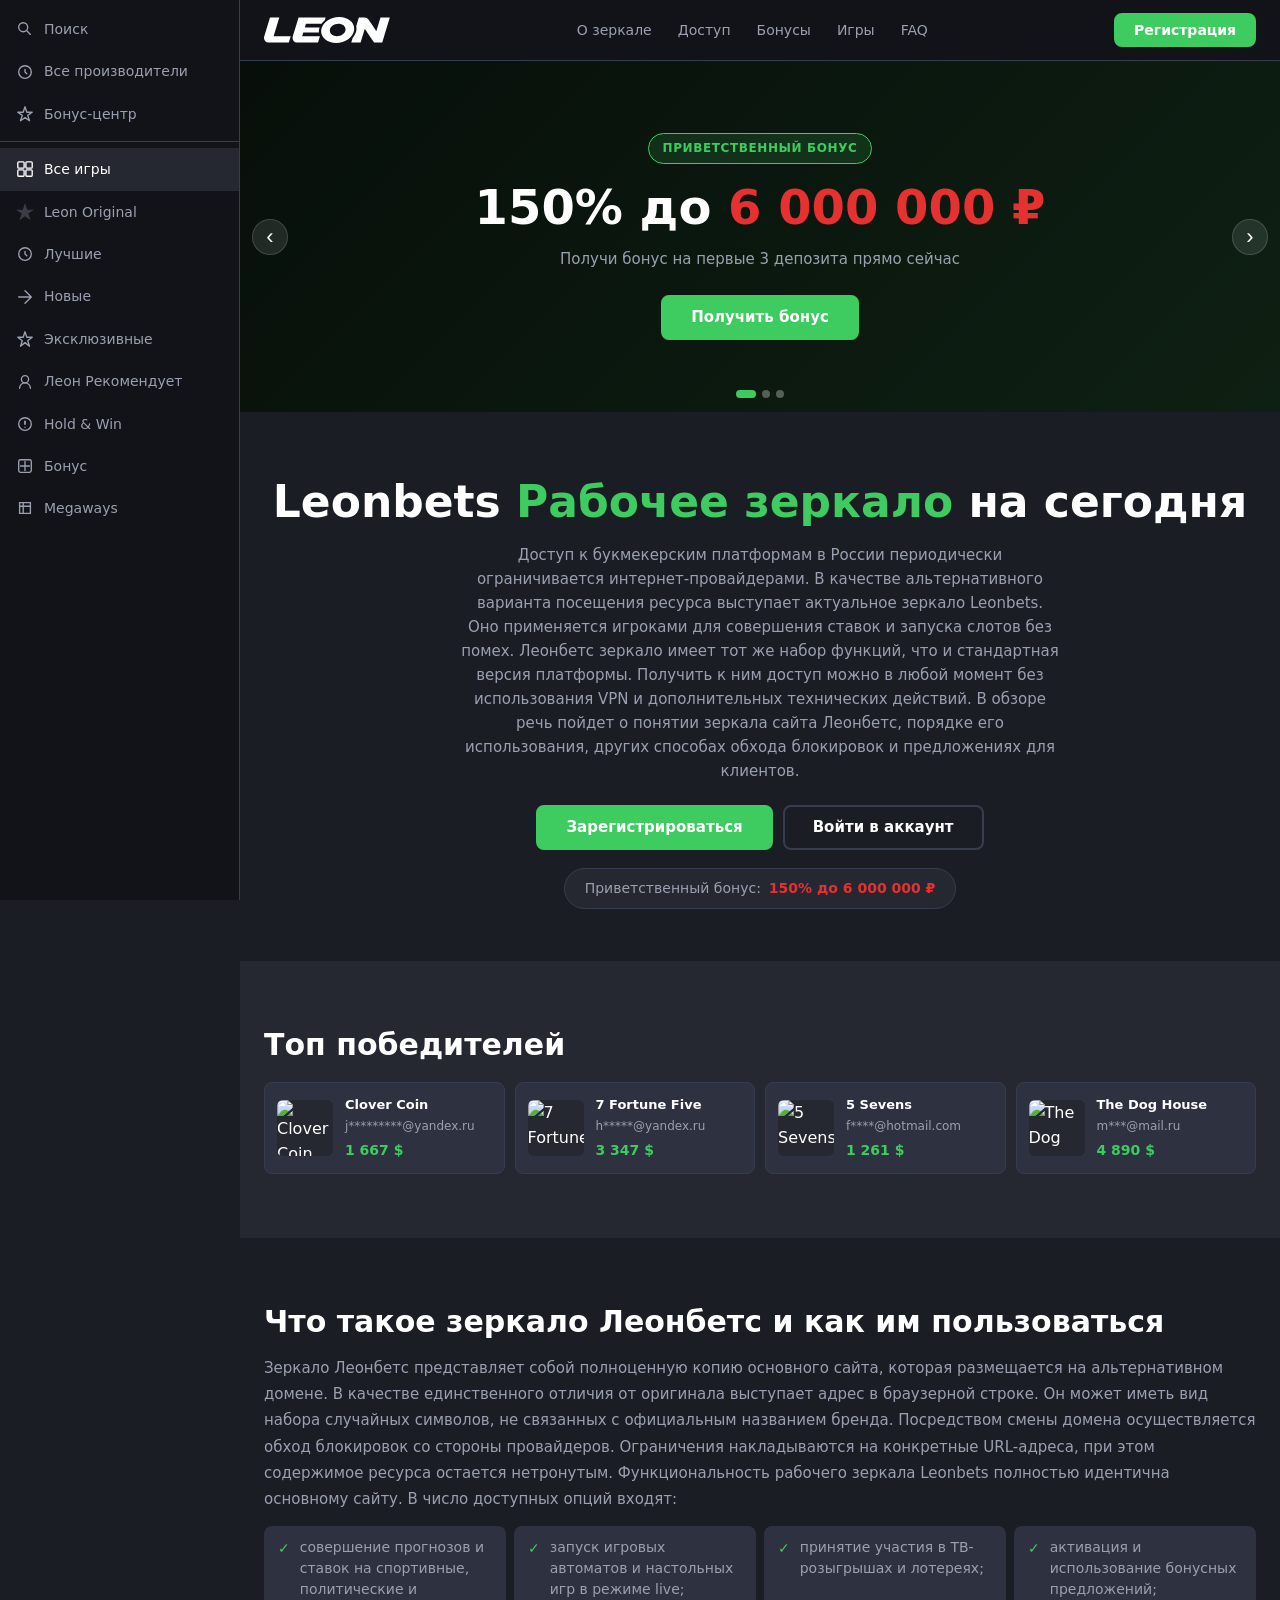
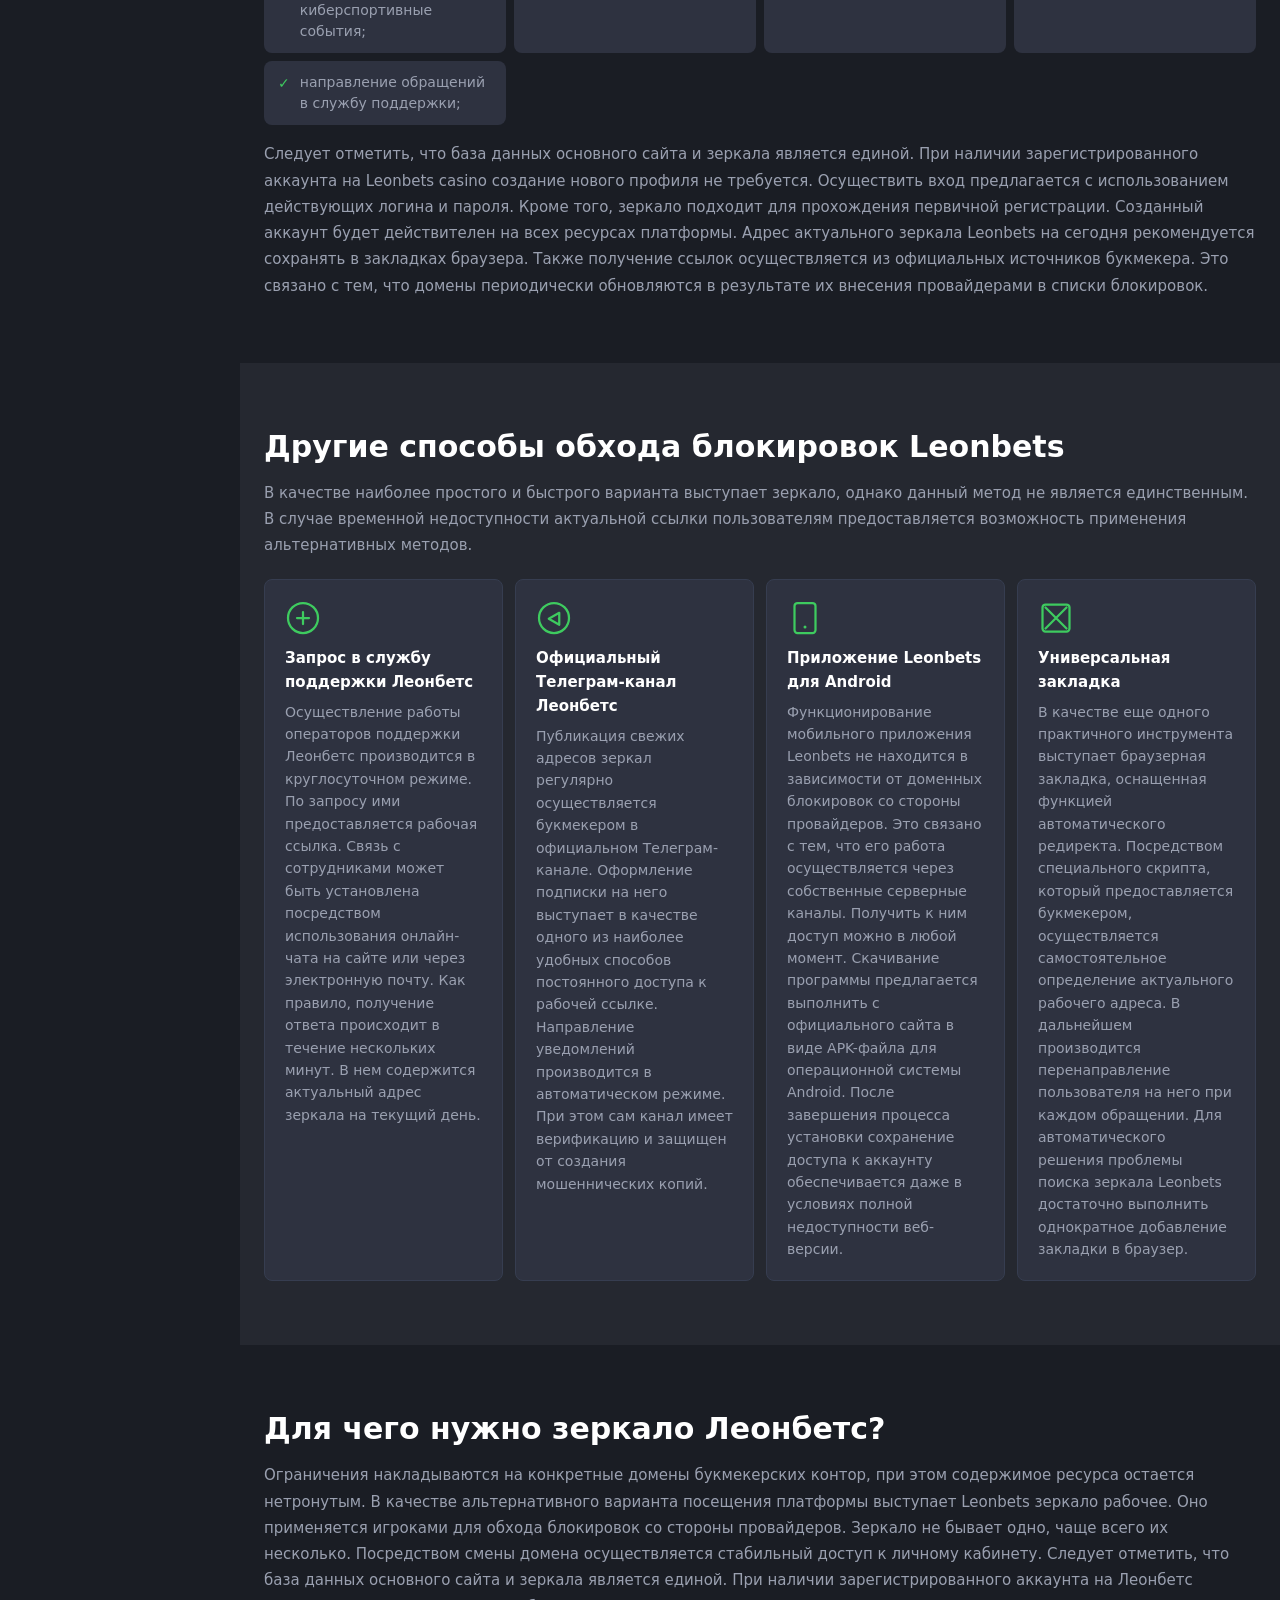
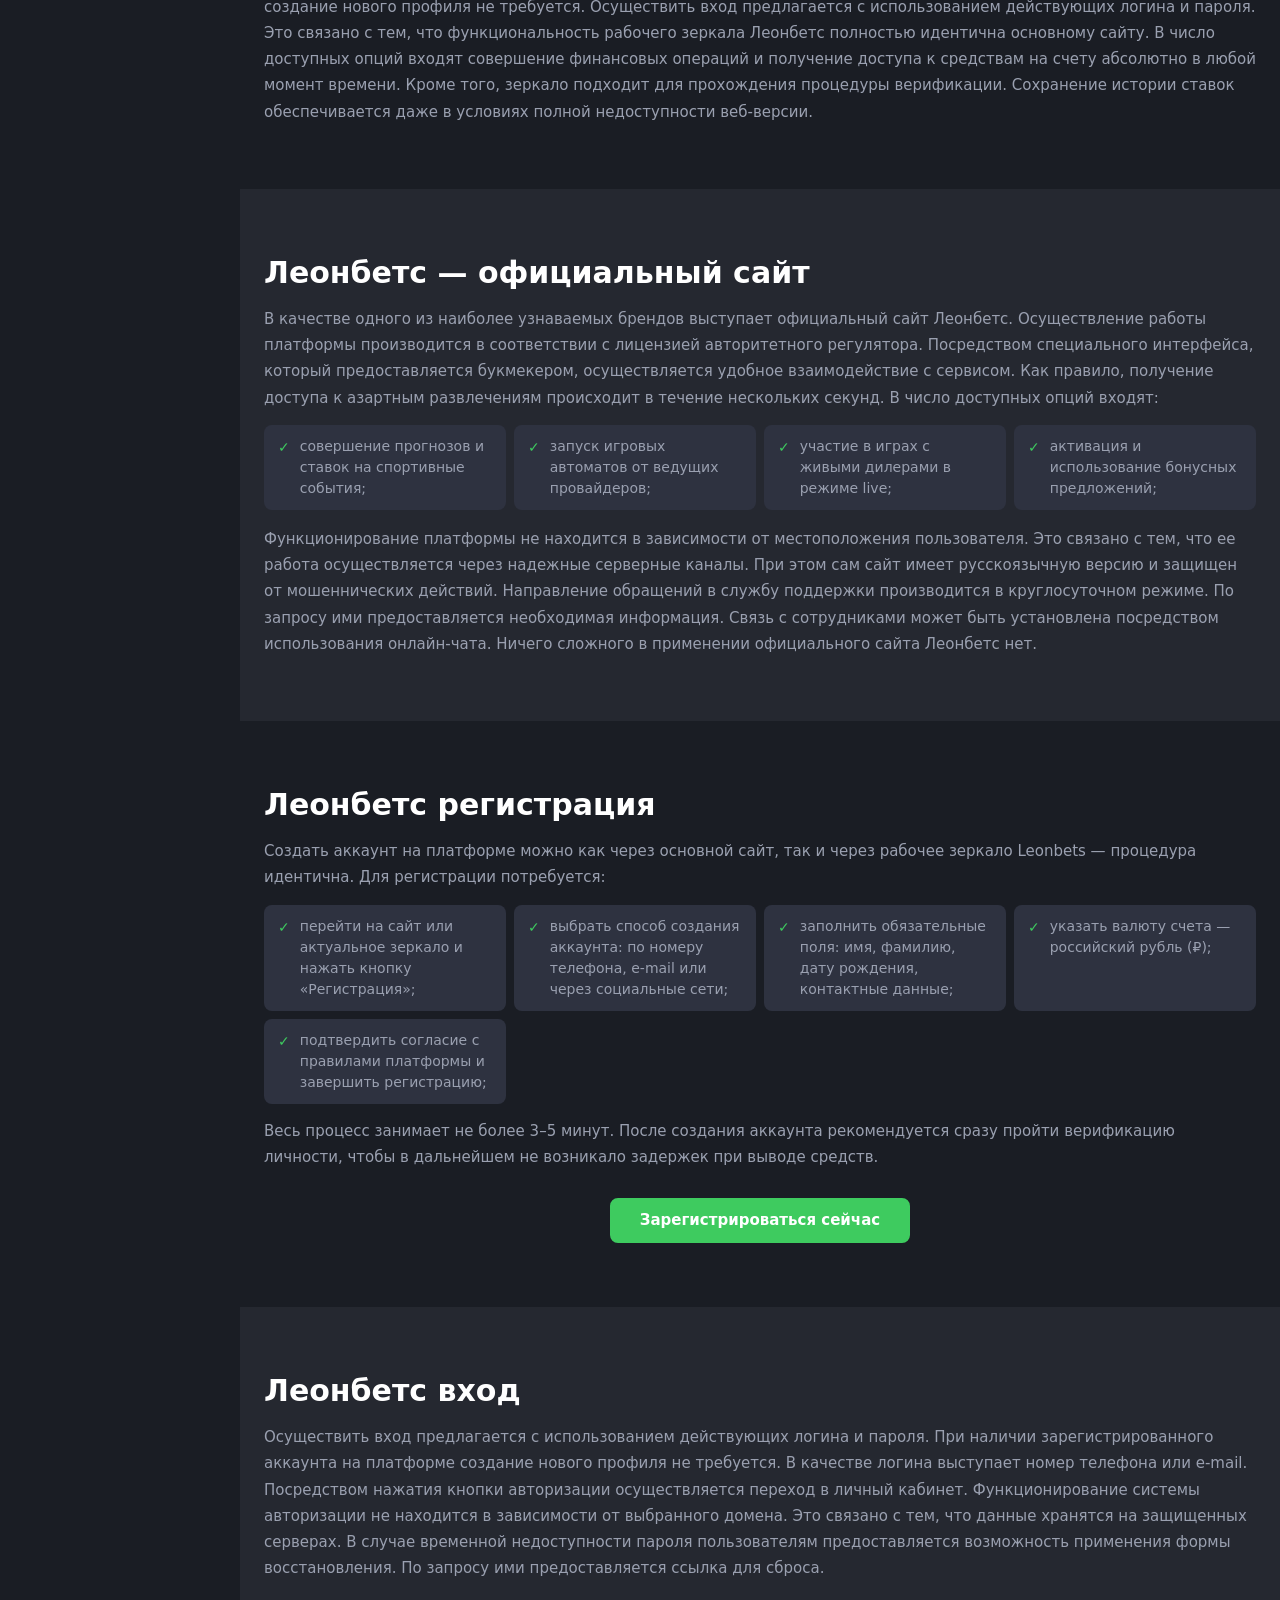
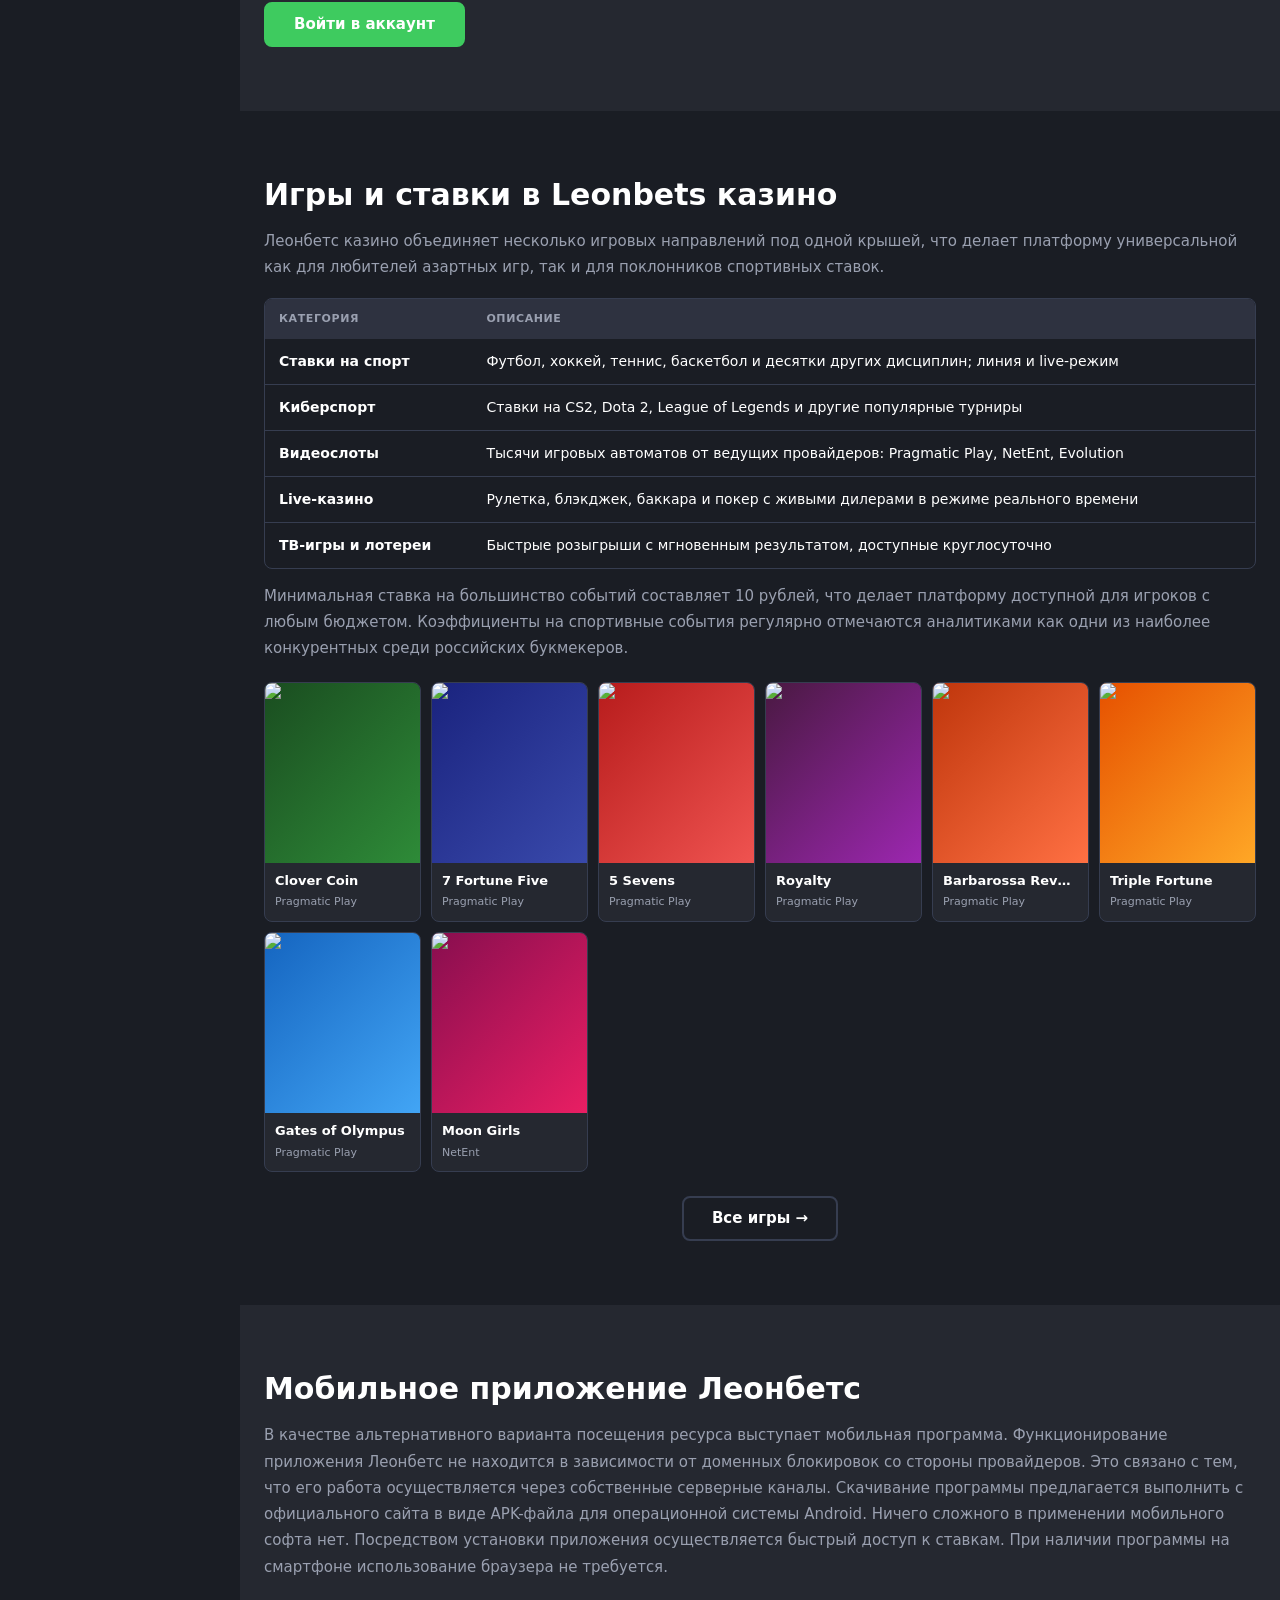
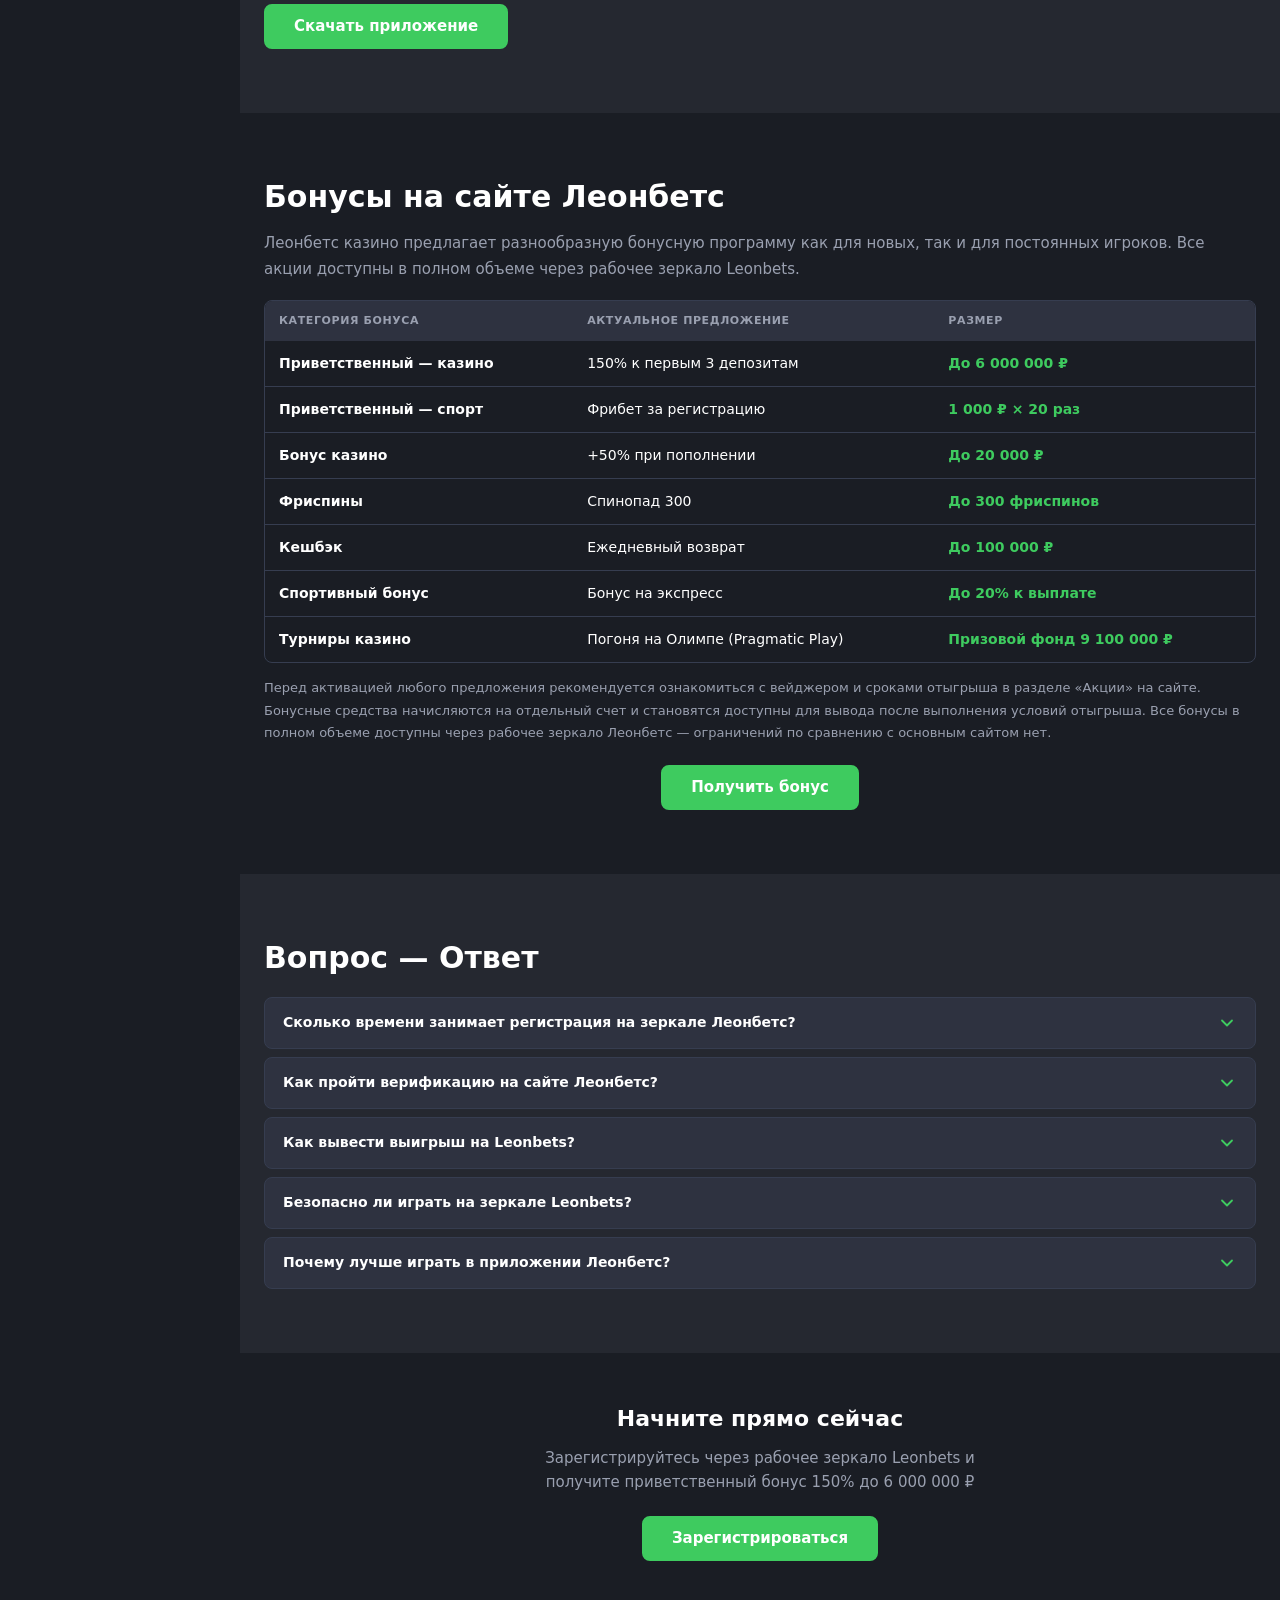
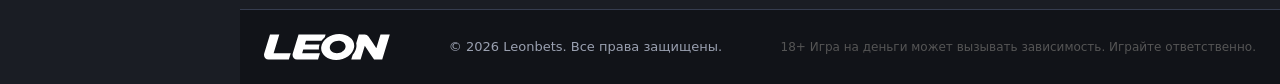
==== commit 2001450e: "leon/1: replace placeholder logo with real Leon SVG" ====
--- a/leon/1/index.html
+++ b/leon/1/index.html
@@ -88,9 +88,7 @@
   <aside class="sidebar" id="sidebar">
     <div class="sidebar__header">
       <a href="/" class="sidebar__logo">
-        <svg viewBox="0 0 110 36" xmlns="http://www.w3.org/2000/svg">
-          <text x="2" y="28" font-family="Arial Black,Impact,sans-serif" font-size="30" font-weight="900" font-style="italic" fill="#ffffff" letter-spacing="-1">LEON</text>
-        </svg>
+        <svg xmlns="http://www.w3.org/2000/svg" width="107" height="22" fill="none" viewBox="0 0 107 22"><path fill="#fff" d="M8.141 16.24h14.476l-1.605 5.25H3.82c-2.563 0-4.398-2.479-3.649-4.931L5.08.506h7.872L8.141 16.239Zm25.087-3.024h13.267a9.893 9.893 0 0 1 .026-2.214c.093-.758.268-1.494.52-2.214H34.58l.925-3.023H48.62a15.197 15.197 0 0 1 2.814-2.976l.694-2.274h-22.89L24.33 16.567c-.75 2.453 1.086 4.93 3.649 4.93h17.734l1.605-5.25H32.3l.928-3.03ZM98.572.511l-3.521 11.513c-2.21-3.278-4.42-6.557-6.634-9.831A3.804 3.804 0 0 0 85.258.51h-4.981c-.741 2.427-1.487 4.854-2.227 7.285.217 1.022.268 2.1.132 3.206-.294 2.376-1.405 4.598-3.096 6.493-.409 1.333-.813 2.666-1.222 3.998h7.873l3.56-11.64c2.618 3.878 5.232 7.761 7.85 11.64h6.886c2.137-6.995 4.274-13.99 6.412-20.982h-7.873Zm-22.29 10.487c-.744 6.076-7.587 10.998-15.28 10.998-7.694 0-13.327-4.926-12.582-10.998C49.165 4.926 56.007 0 63.7 0c7.695 0 13.328 4.926 12.583 10.998ZM62.995 5.76c-3.666 0-6.923 2.346-7.28 5.237-.354 2.895 2.328 5.237 5.99 5.237 3.666 0 6.923-2.346 7.28-5.237.359-2.891-2.324-5.237-5.99-5.237Z"/></svg>
       </a>
       <button class="sidebar__close" id="sidebarClose" aria-label="Закрыть меню">✕</button>
     </div>
@@ -158,9 +156,7 @@
             <span></span><span></span><span></span>
           </button>
           <a href="/" class="logo" aria-label="Leonbets">
-            <svg viewBox="0 0 110 36" xmlns="http://www.w3.org/2000/svg">
-              <text x="2" y="28" font-family="Arial Black,Impact,sans-serif" font-size="30" font-weight="900" font-style="italic" fill="#ffffff" letter-spacing="-1">LEON</text>
-            </svg>
+            <svg xmlns="http://www.w3.org/2000/svg" width="107" height="22" fill="none" viewBox="0 0 107 22"><path fill="#fff" d="M8.141 16.24h14.476l-1.605 5.25H3.82c-2.563 0-4.398-2.479-3.649-4.931L5.08.506h7.872L8.141 16.239Zm25.087-3.024h13.267a9.893 9.893 0 0 1 .026-2.214c.093-.758.268-1.494.52-2.214H34.58l.925-3.023H48.62a15.197 15.197 0 0 1 2.814-2.976l.694-2.274h-22.89L24.33 16.567c-.75 2.453 1.086 4.93 3.649 4.93h17.734l1.605-5.25H32.3l.928-3.03ZM98.572.511l-3.521 11.513c-2.21-3.278-4.42-6.557-6.634-9.831A3.804 3.804 0 0 0 85.258.51h-4.981c-.741 2.427-1.487 4.854-2.227 7.285.217 1.022.268 2.1.132 3.206-.294 2.376-1.405 4.598-3.096 6.493-.409 1.333-.813 2.666-1.222 3.998h7.873l3.56-11.64c2.618 3.878 5.232 7.761 7.85 11.64h6.886c2.137-6.995 4.274-13.99 6.412-20.982h-7.873Zm-22.29 10.487c-.744 6.076-7.587 10.998-15.28 10.998-7.694 0-13.327-4.926-12.582-10.998C49.165 4.926 56.007 0 63.7 0c7.695 0 13.328 4.926 12.583 10.998ZM62.995 5.76c-3.666 0-6.923 2.346-7.28 5.237-.354 2.895 2.328 5.237 5.99 5.237 3.666 0 6.923-2.346 7.28-5.237.359-2.891-2.324-5.237-5.99-5.237Z"/></svg>
           </a>
         </div>
         <nav class="nav" id="nav" aria-label="Основная навигация">
@@ -555,23 +551,23 @@
         <h2 class="section__title">Вопрос — Ответ</h2>
         <div class="faq">
           <div class="faq__item">
-            <div class="faq__q">Сколько времени занимает регистрация на зеркале Леонбетс?<svg class="faq__icon" viewBox="0 0 20 20" fill="none"><path d="M5 7.5l5 5 5-5" stroke="currentColor" stroke-width="1.8" stroke-linecap="round" stroke-linejoin="round"/></svg></div>
+            <div class="faq__q">Сколько времени занимает регистрация на зеркале Леонбетс?<span class="faq__icon"><svg viewBox="0 0 20 20" fill="none"><path d="M5 7.5l5 5 5-5" stroke="currentColor" stroke-width="1.8" stroke-linecap="round" stroke-linejoin="round"/></svg></span></div>
             <div class="faq__a">Как правило, получение доступа к профилю происходит в течение нескольких минут. Ничего сложного в применении регистрационной формы нет.</div>
           </div>
           <div class="faq__item">
-            <div class="faq__q">Как пройти верификацию на сайте Леонбетс?<svg class="faq__icon" viewBox="0 0 20 20" fill="none"><path d="M5 7.5l5 5 5-5" stroke="currentColor" stroke-width="1.8" stroke-linecap="round" stroke-linejoin="round"/></svg></div>
+            <div class="faq__q">Как пройти верификацию на сайте Леонбетс?<span class="faq__icon"><svg viewBox="0 0 20 20" fill="none"><path d="M5 7.5l5 5 5-5" stroke="currentColor" stroke-width="1.8" stroke-linecap="round" stroke-linejoin="round"/></svg></span></div>
             <div class="faq__a">Посредством загрузки фотографий документов осуществляется подтверждение личности. Осуществление работы службы безопасности производится в течение короткого срока.</div>
           </div>
           <div class="faq__item">
-            <div class="faq__q">Как вывести выигрыш на Leonbets?<svg class="faq__icon" viewBox="0 0 20 20" fill="none"><path d="M5 7.5l5 5 5-5" stroke="currentColor" stroke-width="1.8" stroke-linecap="round" stroke-linejoin="round"/></svg></div>
+            <div class="faq__q">Как вывести выигрыш на Leonbets?<span class="faq__icon"><svg viewBox="0 0 20 20" fill="none"><path d="M5 7.5l5 5 5-5" stroke="currentColor" stroke-width="1.8" stroke-linecap="round" stroke-linejoin="round"/></svg></span></div>
             <div class="faq__a">В качестве методов вывода выступают банковские карты и электронные кошельки. Получение доступа к средствам на счету абсолютно в любой момент времени гарантируется правилами платформы.</div>
           </div>
           <div class="faq__item">
-            <div class="faq__q">Безопасно ли играть на зеркале Leonbets?<svg class="faq__icon" viewBox="0 0 20 20" fill="none"><path d="M5 7.5l5 5 5-5" stroke="currentColor" stroke-width="1.8" stroke-linecap="round" stroke-linejoin="round"/></svg></div>
+            <div class="faq__q">Безопасно ли играть на зеркале Leonbets?<span class="faq__icon"><svg viewBox="0 0 20 20" fill="none"><path d="M5 7.5l5 5 5-5" stroke="currentColor" stroke-width="1.8" stroke-linecap="round" stroke-linejoin="round"/></svg></span></div>
             <div class="faq__a">Функционирование рабочего зеркала не находится в зависимости от рисков. Это связано с тем, что соединение защищено современными протоколами.</div>
           </div>
           <div class="faq__item">
-            <div class="faq__q">Почему лучше играть в приложении Леонбетс?<svg class="faq__icon" viewBox="0 0 20 20" fill="none"><path d="M5 7.5l5 5 5-5" stroke="currentColor" stroke-width="1.8" stroke-linecap="round" stroke-linejoin="round"/></svg></div>
+            <div class="faq__q">Почему лучше играть в приложении Леонбетс?<span class="faq__icon"><svg viewBox="0 0 20 20" fill="none"><path d="M5 7.5l5 5 5-5" stroke="currentColor" stroke-width="1.8" stroke-linecap="round" stroke-linejoin="round"/></svg></span></div>
             <div class="faq__a">При наличии установленной программы поиск актуальных ссылок не требуется. Посредством приложения осуществляется стабильный вход без блокировок.</div>
           </div>
         </div>
@@ -594,9 +590,7 @@
     <div class="container">
       <div class="footer__inner">
         <a href="/" class="logo" aria-label="Leonbets">
-          <svg viewBox="0 0 110 36" xmlns="http://www.w3.org/2000/svg">
-            <text x="2" y="28" font-family="Arial Black,Impact,sans-serif" font-size="30" font-weight="900" font-style="italic" fill="#ffffff" letter-spacing="-1">LEON</text>
-          </svg>
+          <svg xmlns="http://www.w3.org/2000/svg" width="107" height="22" fill="none" viewBox="0 0 107 22"><path fill="#fff" d="M8.141 16.24h14.476l-1.605 5.25H3.82c-2.563 0-4.398-2.479-3.649-4.931L5.08.506h7.872L8.141 16.239Zm25.087-3.024h13.267a9.893 9.893 0 0 1 .026-2.214c.093-.758.268-1.494.52-2.214H34.58l.925-3.023H48.62a15.197 15.197 0 0 1 2.814-2.976l.694-2.274h-22.89L24.33 16.567c-.75 2.453 1.086 4.93 3.649 4.93h17.734l1.605-5.25H32.3l.928-3.03ZM98.572.511l-3.521 11.513c-2.21-3.278-4.42-6.557-6.634-9.831A3.804 3.804 0 0 0 85.258.51h-4.981c-.741 2.427-1.487 4.854-2.227 7.285.217 1.022.268 2.1.132 3.206-.294 2.376-1.405 4.598-3.096 6.493-.409 1.333-.813 2.666-1.222 3.998h7.873l3.56-11.64c2.618 3.878 5.232 7.761 7.85 11.64h6.886c2.137-6.995 4.274-13.99 6.412-20.982h-7.873Zm-22.29 10.487c-.744 6.076-7.587 10.998-15.28 10.998-7.694 0-13.327-4.926-12.582-10.998C49.165 4.926 56.007 0 63.7 0c7.695 0 13.328 4.926 12.583 10.998ZM62.995 5.76c-3.666 0-6.923 2.346-7.28 5.237-.354 2.895 2.328 5.237 5.99 5.237 3.666 0 6.923-2.346 7.28-5.237.359-2.891-2.324-5.237-5.99-5.237Z"/></svg>
         </a>
         <p class="footer__copy">&copy; <span id="year"></span> Leonbets. Все права защищены.</p>
         <p class="footer__disclaimer">18+ Игра на деньги может вызывать зависимость. Играйте ответственно.</p>
--- a/leon/1/assets/css/style.css
+++ b/leon/1/assets/css/style.css
@@ -360,7 +360,7 @@
 /* ========== WINNERS ========== */
 .winners {
   display: grid;
-  grid-template-columns: 1fr 1fr;
+  grid-template-columns: repeat(auto-fit, minmax(min(200px, 100%), 1fr));
   gap: 10px;
   margin-top: 18px;
 }
@@ -420,7 +420,7 @@
 }
 
 /* ========== METHOD CARDS ========== */
-.methods { display: grid; grid-template-columns: 1fr; gap: 12px; margin-top: 20px; }
+.methods { display: grid; grid-template-columns: repeat(auto-fit, minmax(min(220px, 100%), 1fr)); gap: 12px; margin-top: 20px; }
 .method-card {
   background: var(--bg3);
   border-radius: var(--r);
@@ -456,7 +456,7 @@
 /* ========== GAME CARDS ========== */
 .games-grid {
   display: grid;
-  grid-template-columns: repeat(2, 1fr);
+  grid-template-columns: repeat(auto-fit, minmax(min(135px, 100%), 1fr));
   gap: 10px;
   margin-top: 20px;
 }
@@ -518,14 +518,16 @@
 /* ========== TABLE ========== */
 .table-wrap {
   overflow-x: auto;
+  max-width: 100%;
   margin-top: 18px;
   border-radius: var(--r);
   border: 1px solid var(--border);
   -webkit-overflow-scrolling: touch;
 }
-.table { width: 100%; border-collapse: collapse; min-width: 480px; font-size: 14px; }
+.table { width: 100%; border-collapse: collapse; font-size: 14px; }
 .table th {
   background: var(--bg3);
+  white-space: nowrap;
   padding: 11px 14px;
   text-align: left;
   font-weight: 700;
@@ -535,7 +537,7 @@
   letter-spacing: .6px;
   white-space: nowrap;
 }
-.table td { padding: 12px 14px; border-bottom: 1px solid var(--border); vertical-align: top; line-height: 1.5; }
+.table td { padding: 12px 14px; border-bottom: 1px solid var(--border); vertical-align: top; line-height: 1.5; white-space: nowrap; }
 .table tbody tr:last-child td { border-bottom: none; }
 .table tbody tr:hover td { background: rgba(255,255,255,.02); }
 .table td:first-child { font-weight: 600; white-space: nowrap; }
@@ -569,7 +571,9 @@
   flex-shrink: 0;
   color: var(--green);
   transition: transform .35s;
-}
+  display: flex;
+}
+.faq__icon svg { width: 20px; height: 20px; display: block; }
 .faq__item.open .faq__icon { transform: rotate(180deg); }
 .faq__a {
   max-height: 0;
@@ -613,10 +617,7 @@
   .hero h1 { font-size: 36px; }
   .section { padding: 52px 0; }
   .section__title { font-size: 26px; }
-  .methods { grid-template-columns: 1fr 1fr; }
-  .features { display: grid; grid-template-columns: 1fr 1fr; }
-  .games-grid { grid-template-columns: repeat(4, 1fr); }
-  .winners { grid-template-columns: repeat(4, 1fr); }
+  .features { display: grid; grid-template-columns: repeat(auto-fit, minmax(min(200px, 100%), 1fr)); }
   .game-card__thumb { height: 160px; }
   .carousel__title { font-size: 38px; }
   .footer__inner { flex-direction: row; justify-content: space-between; text-align: left; flex-wrap: wrap; }
@@ -628,8 +629,6 @@
   .hero h1 { font-size: 44px; }
   .section { padding: 64px 0; }
   .section__title { font-size: 30px; }
-  .methods { grid-template-columns: repeat(4, 1fr); }
-  .features { grid-template-columns: 1fr 1fr 1fr; }
   .nav__link { font-size: 14px; padding: 7px 12px; }
   .carousel__title { font-size: 48px; }
   .carousel__slide { padding: 72px 0; }
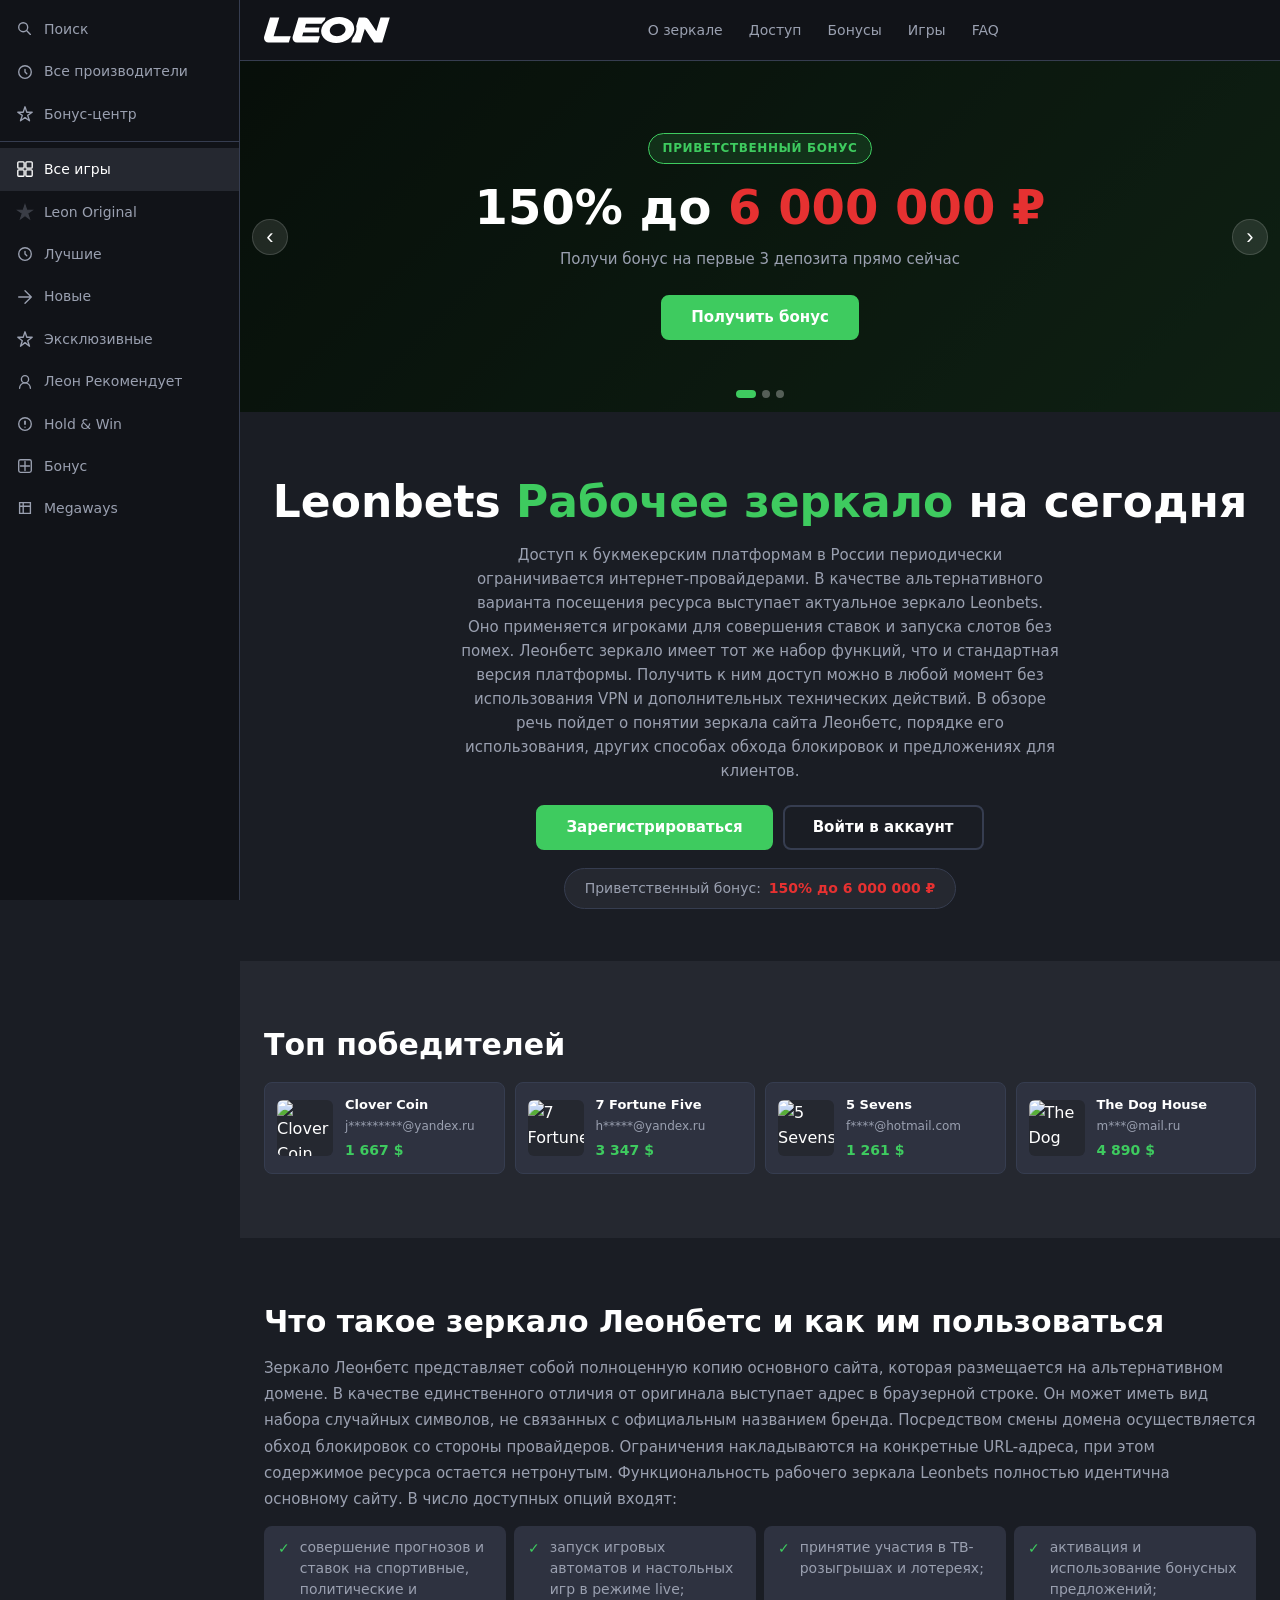
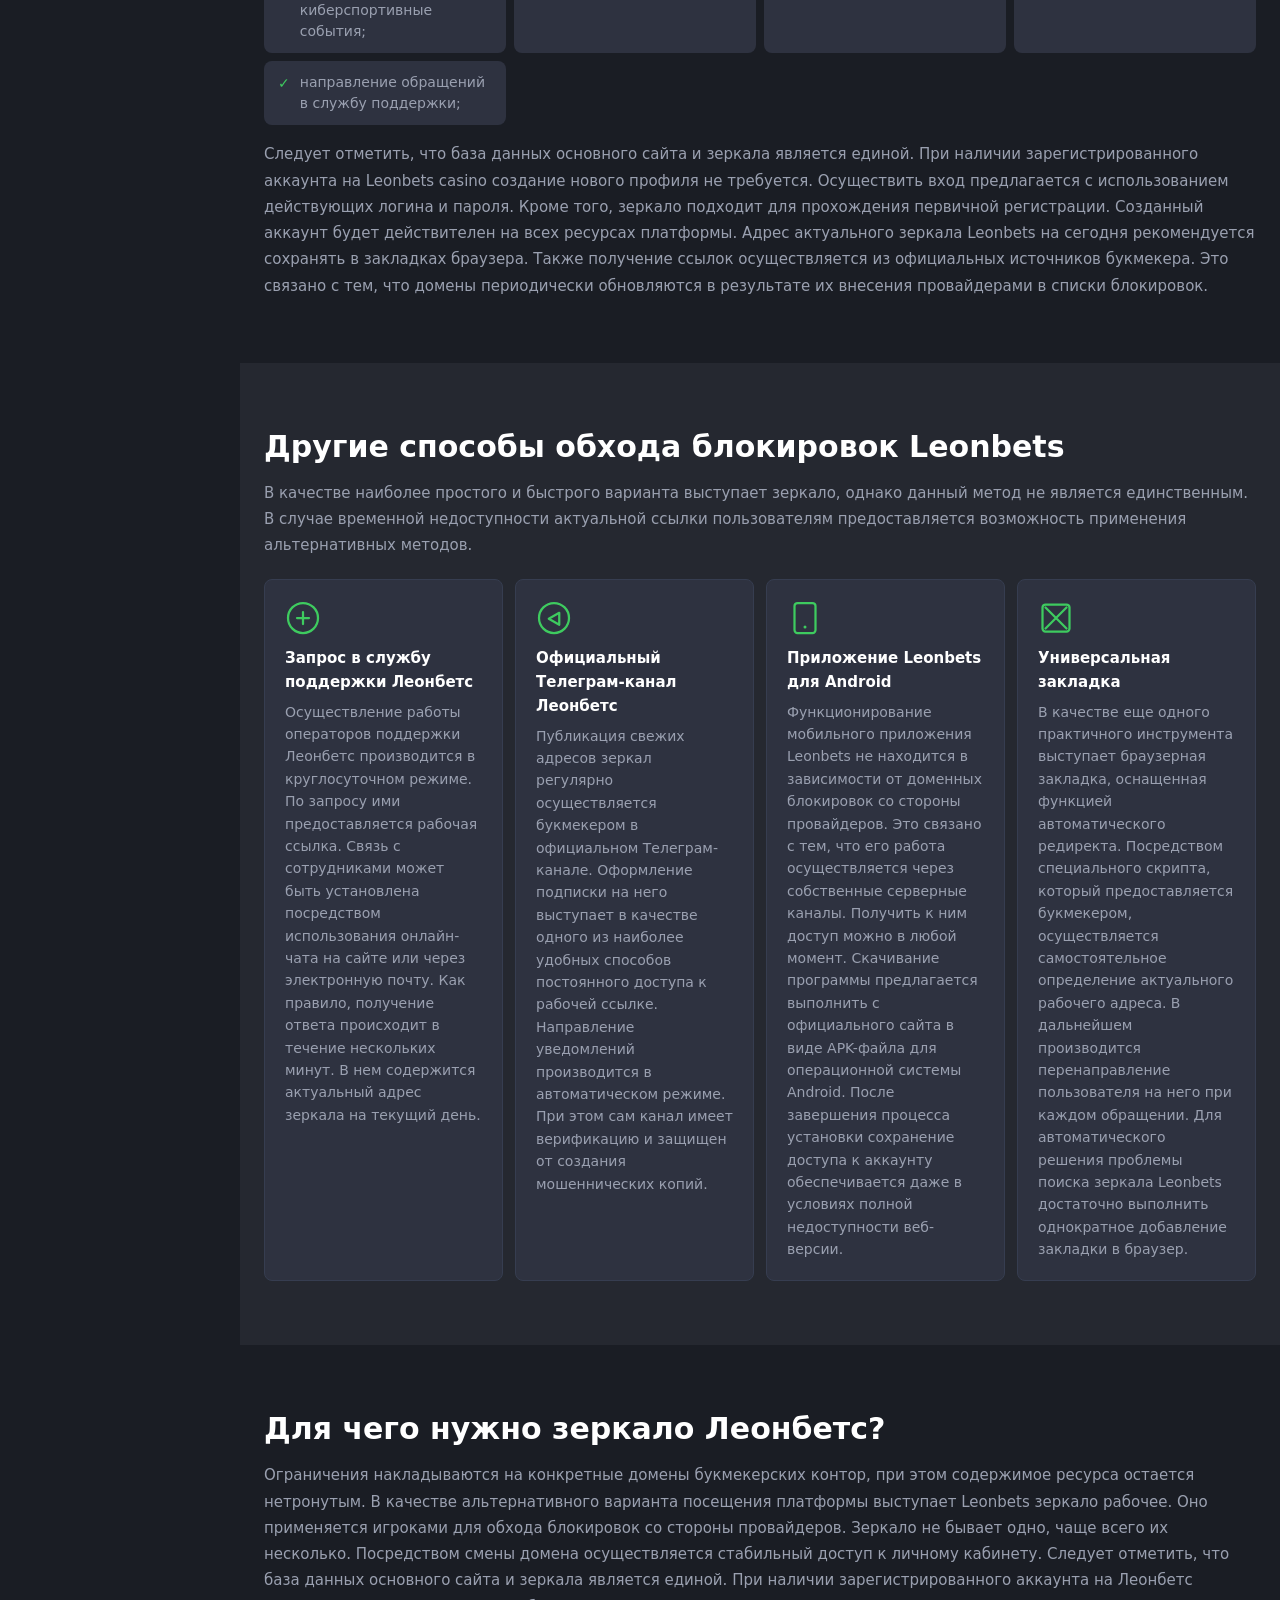
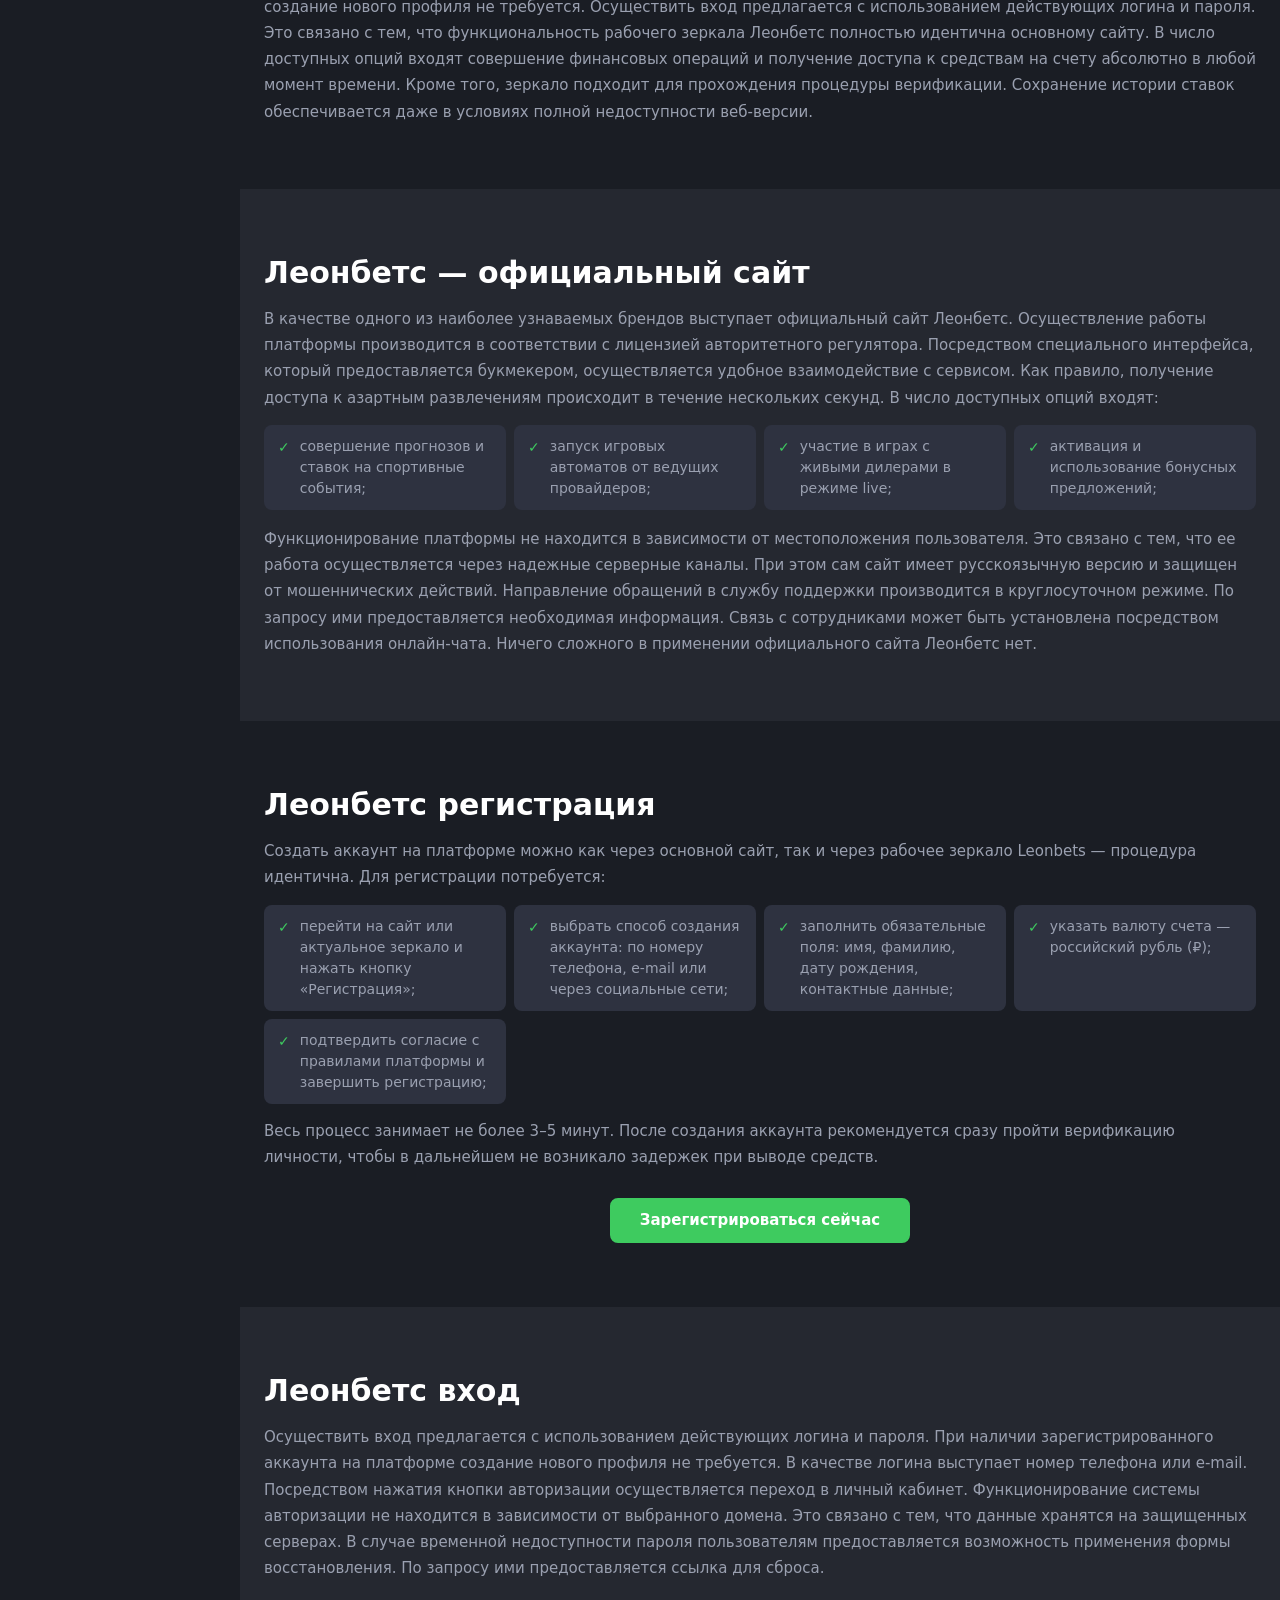
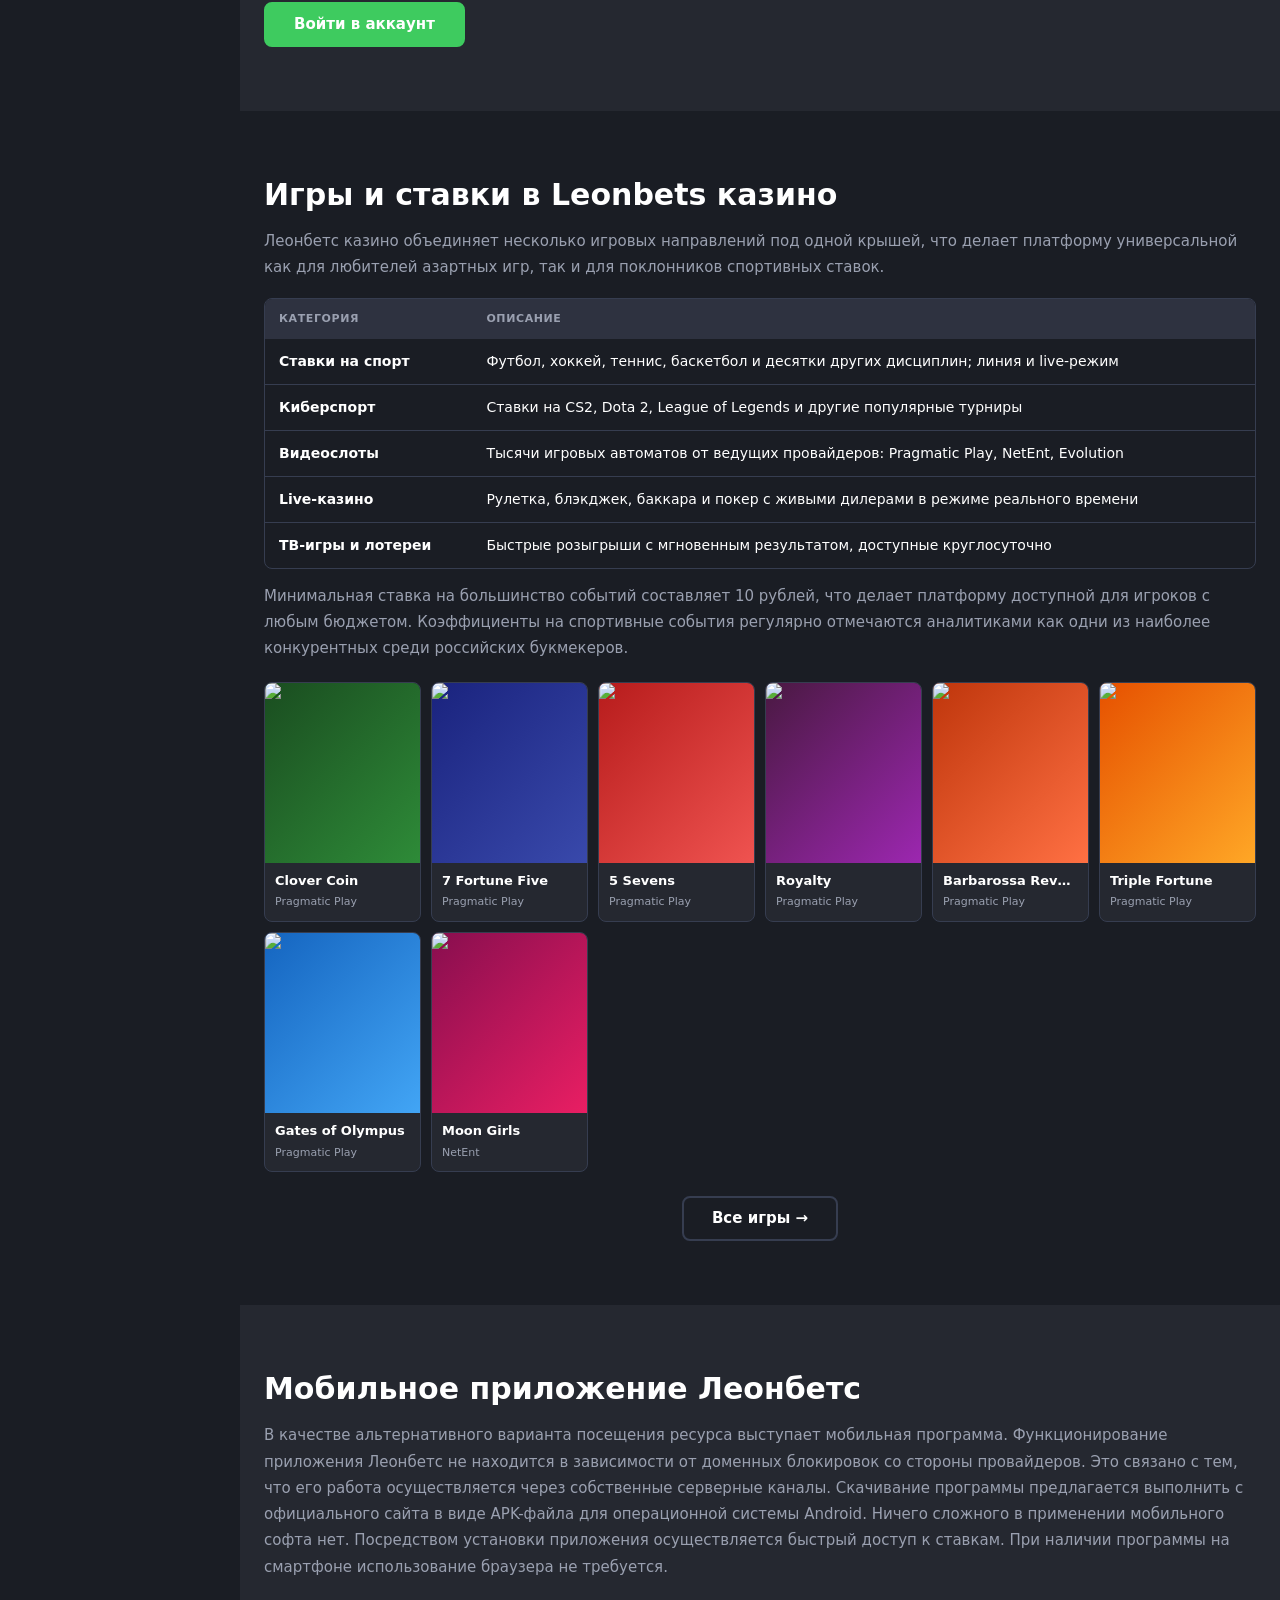
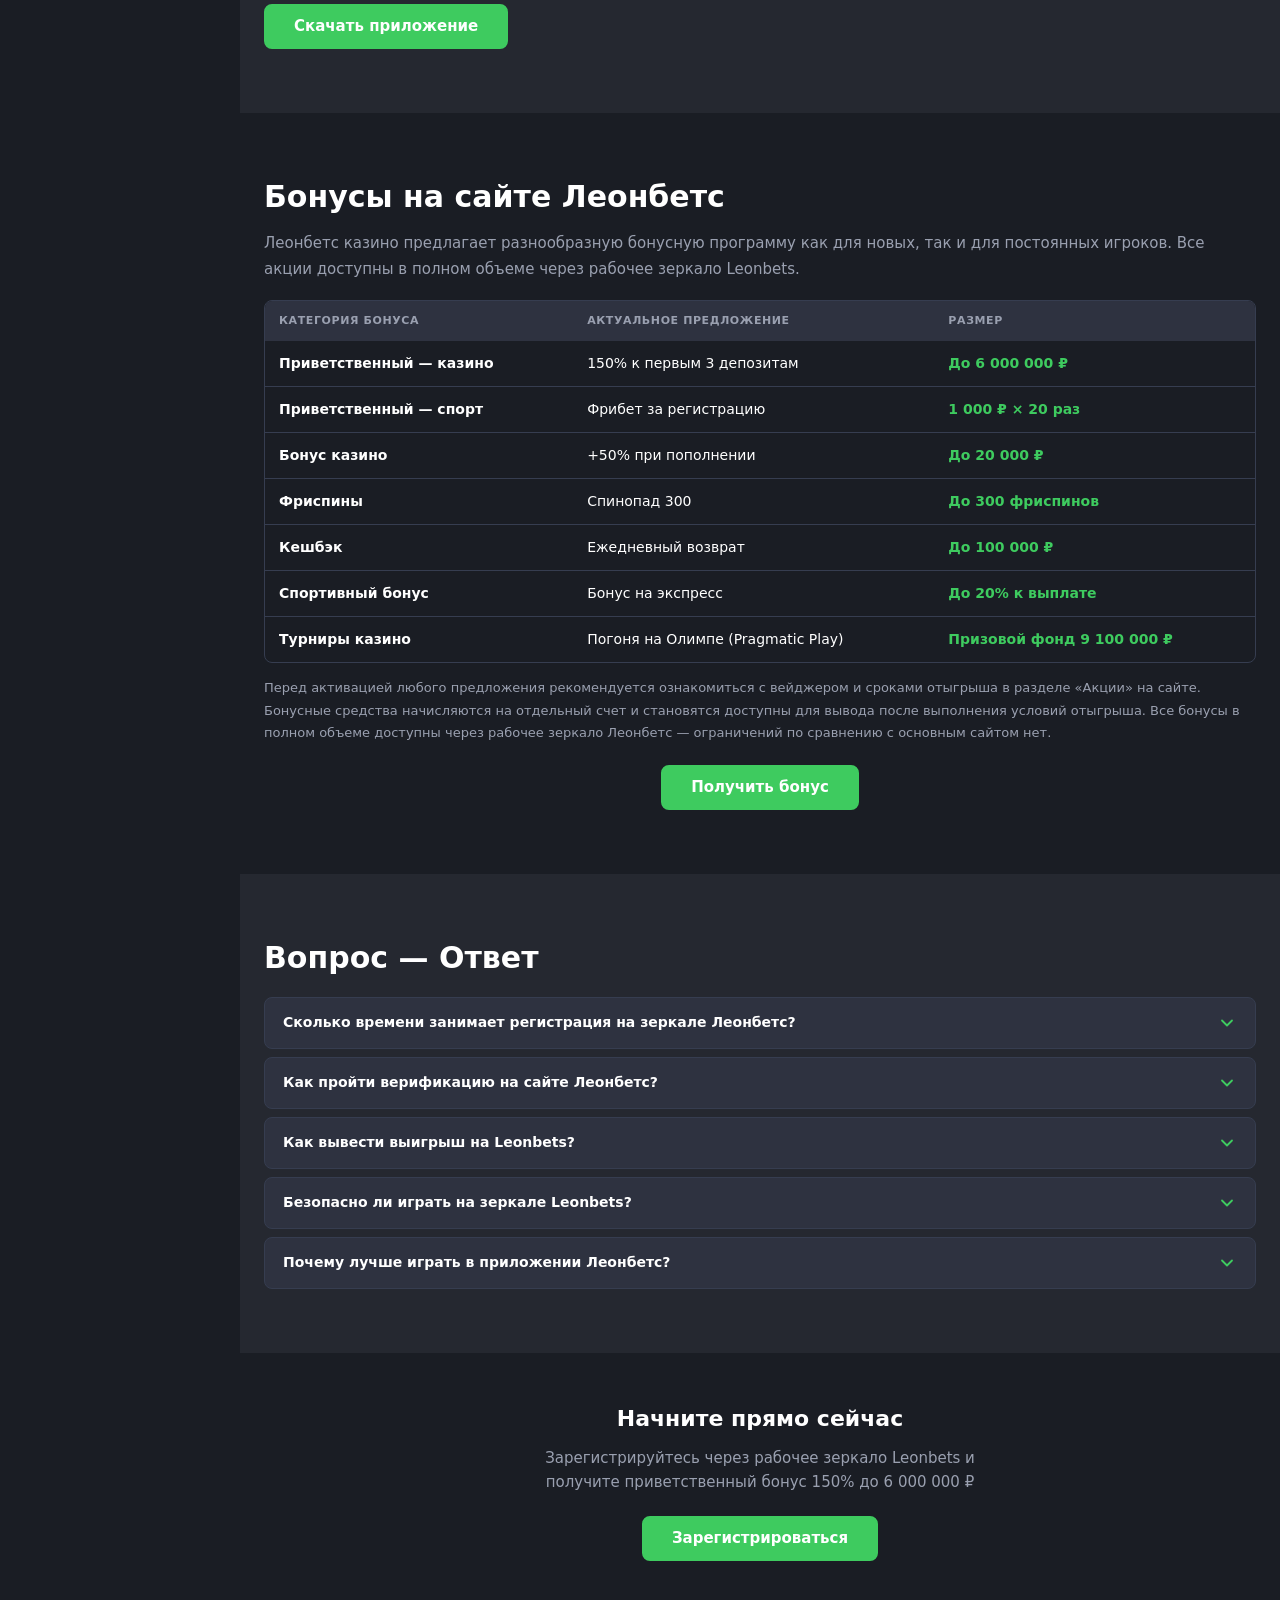
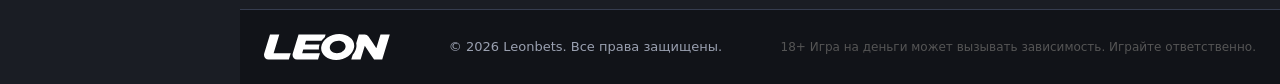
==== commit 0fcea62a: "leon/1: remove header CTA button to fix 320px overflow" ====
--- a/leon/1/index.html
+++ b/leon/1/index.html
@@ -169,7 +169,6 @@
           </ul>
         </nav>
         <div class="header__actions">
-          <a href="/click/" rel="nofollow" class="btn btn--green header__cta">Регистрация</a>
           <button class="burger" id="burger" aria-label="Открыть меню" aria-expanded="false">
             <span></span><span></span><span></span>
           </button>
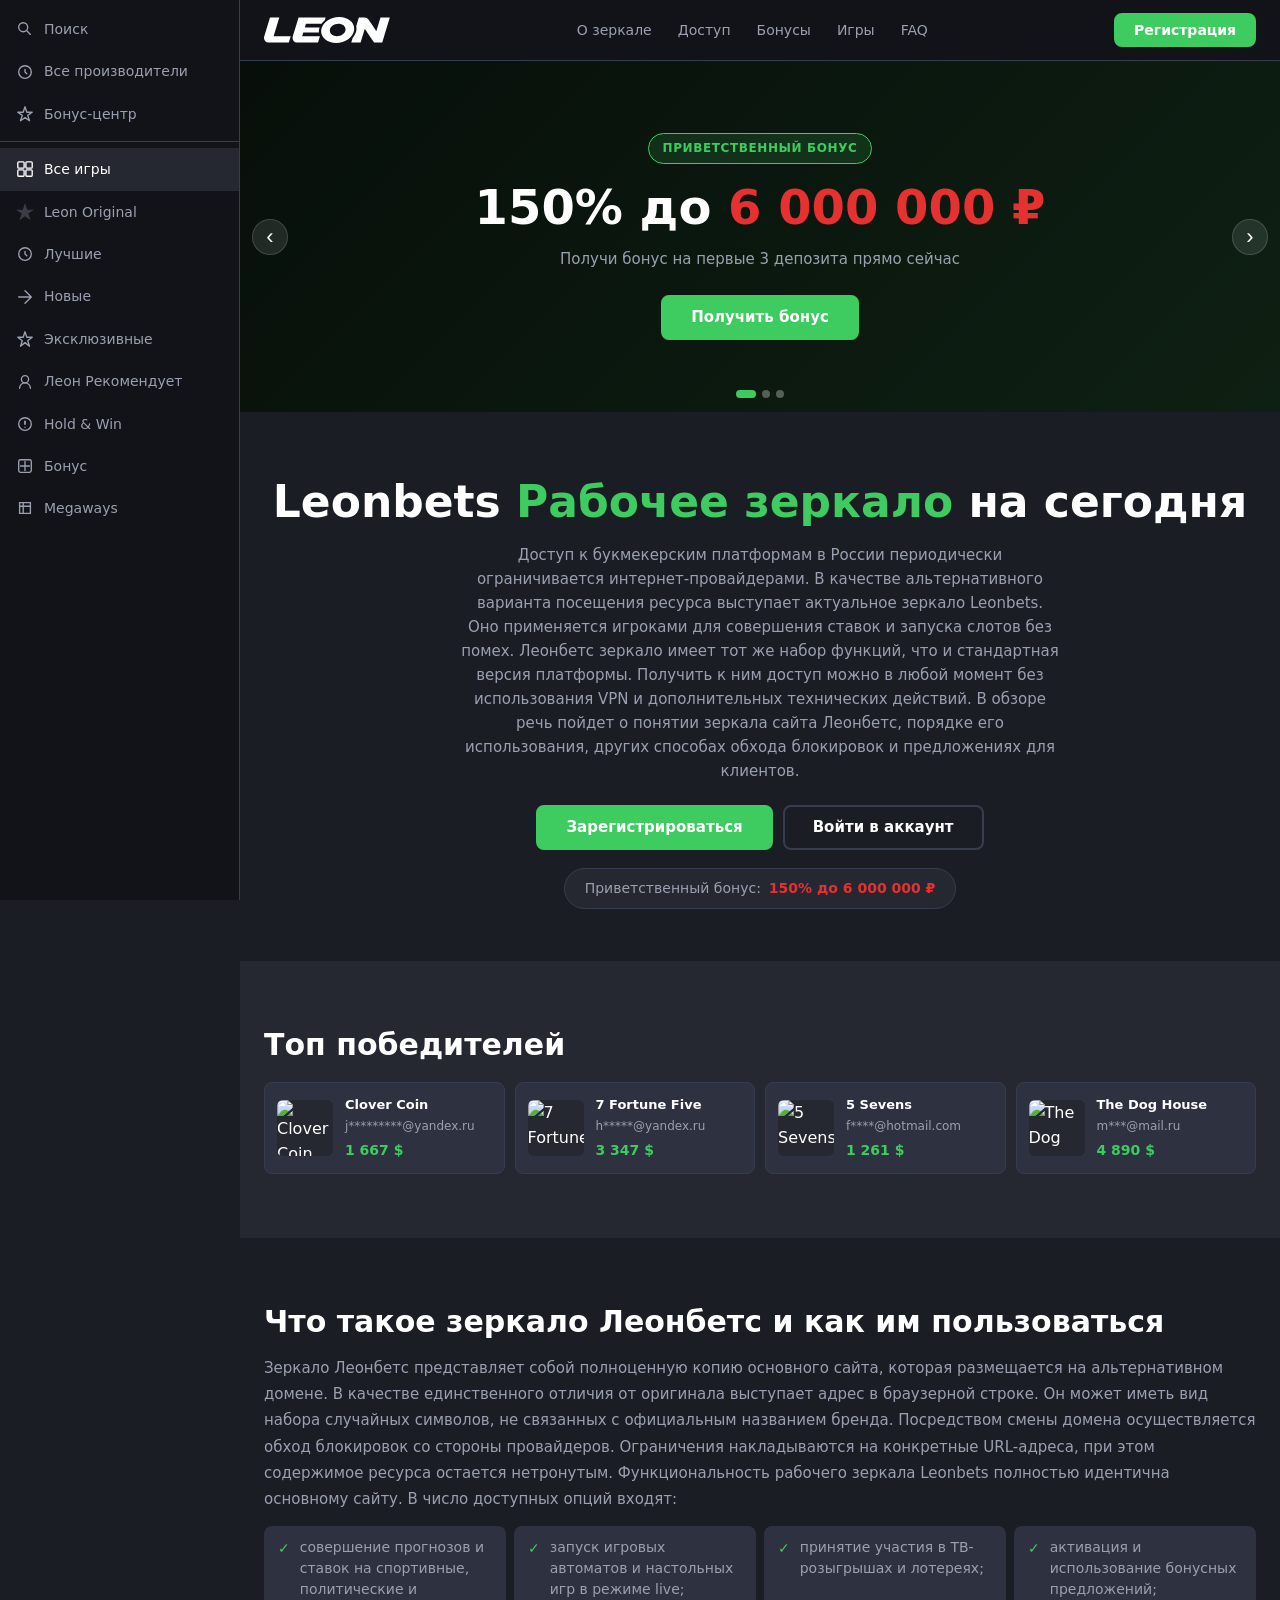
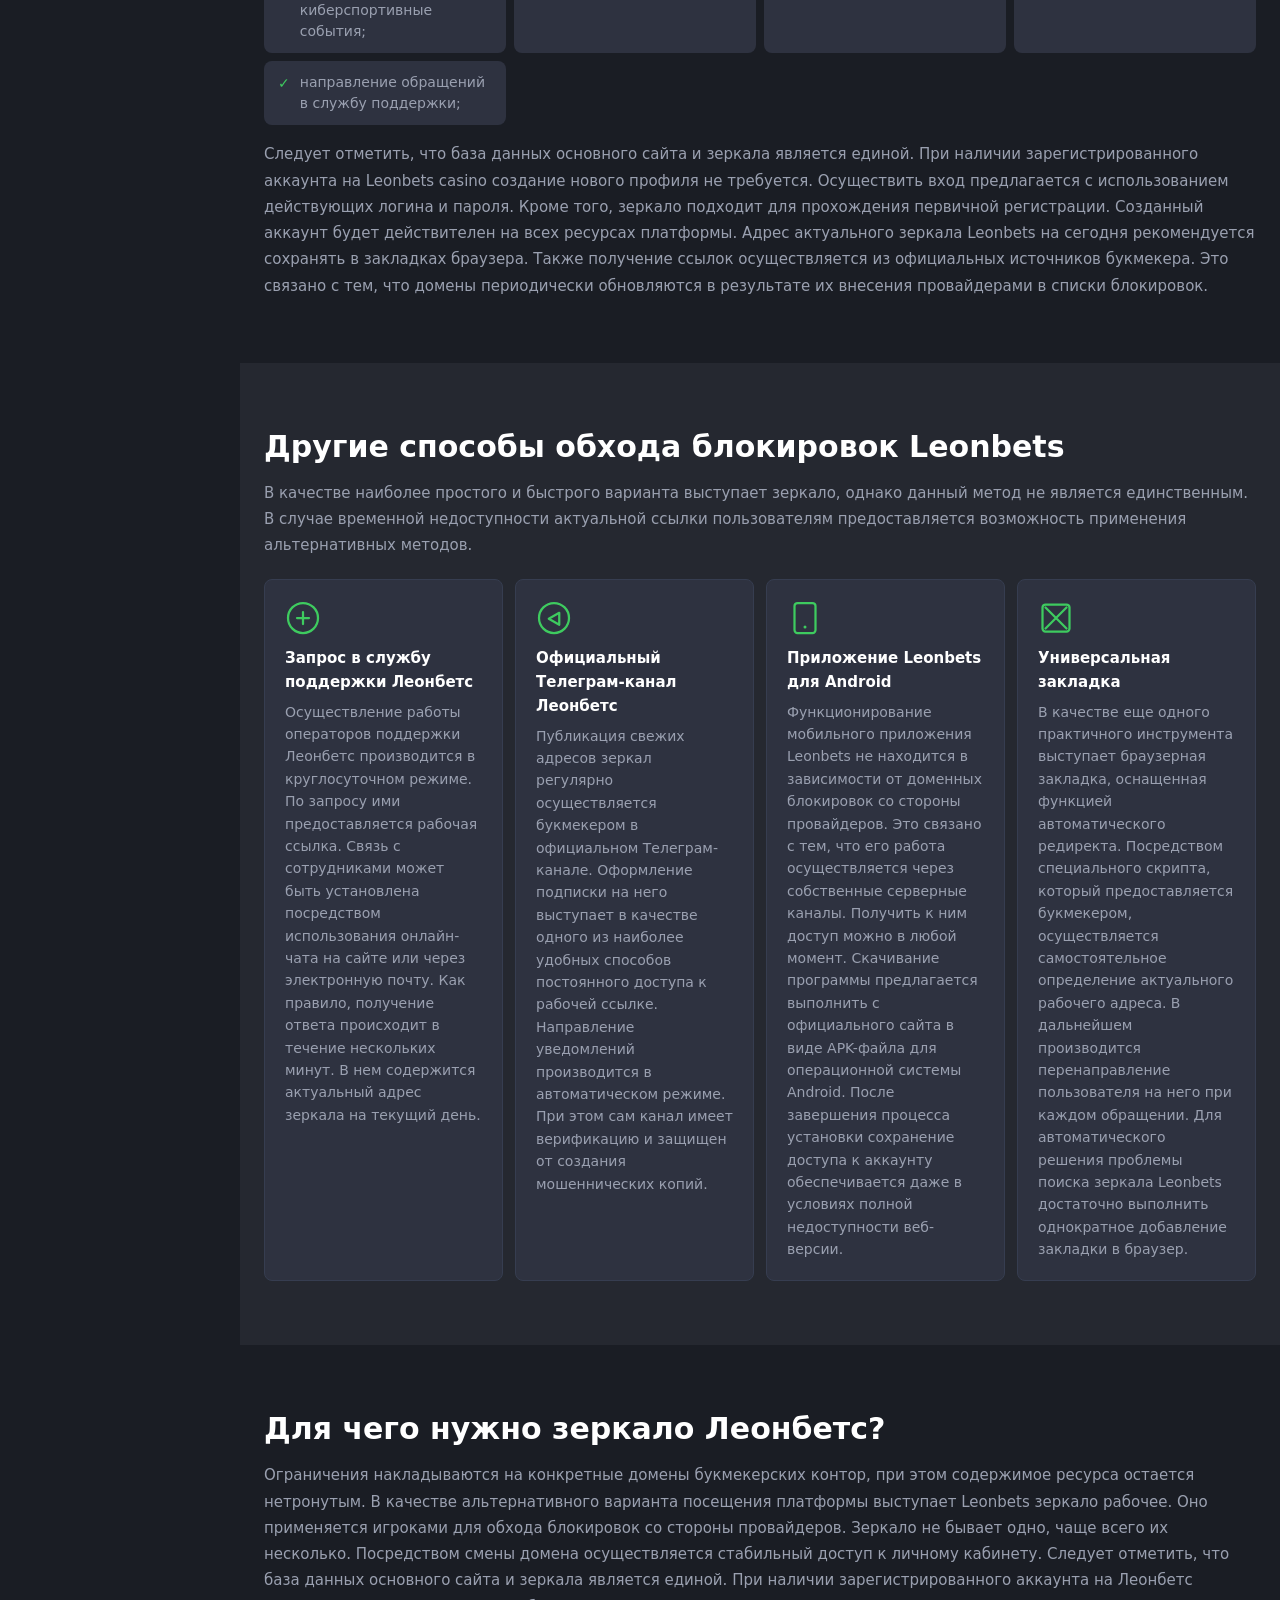
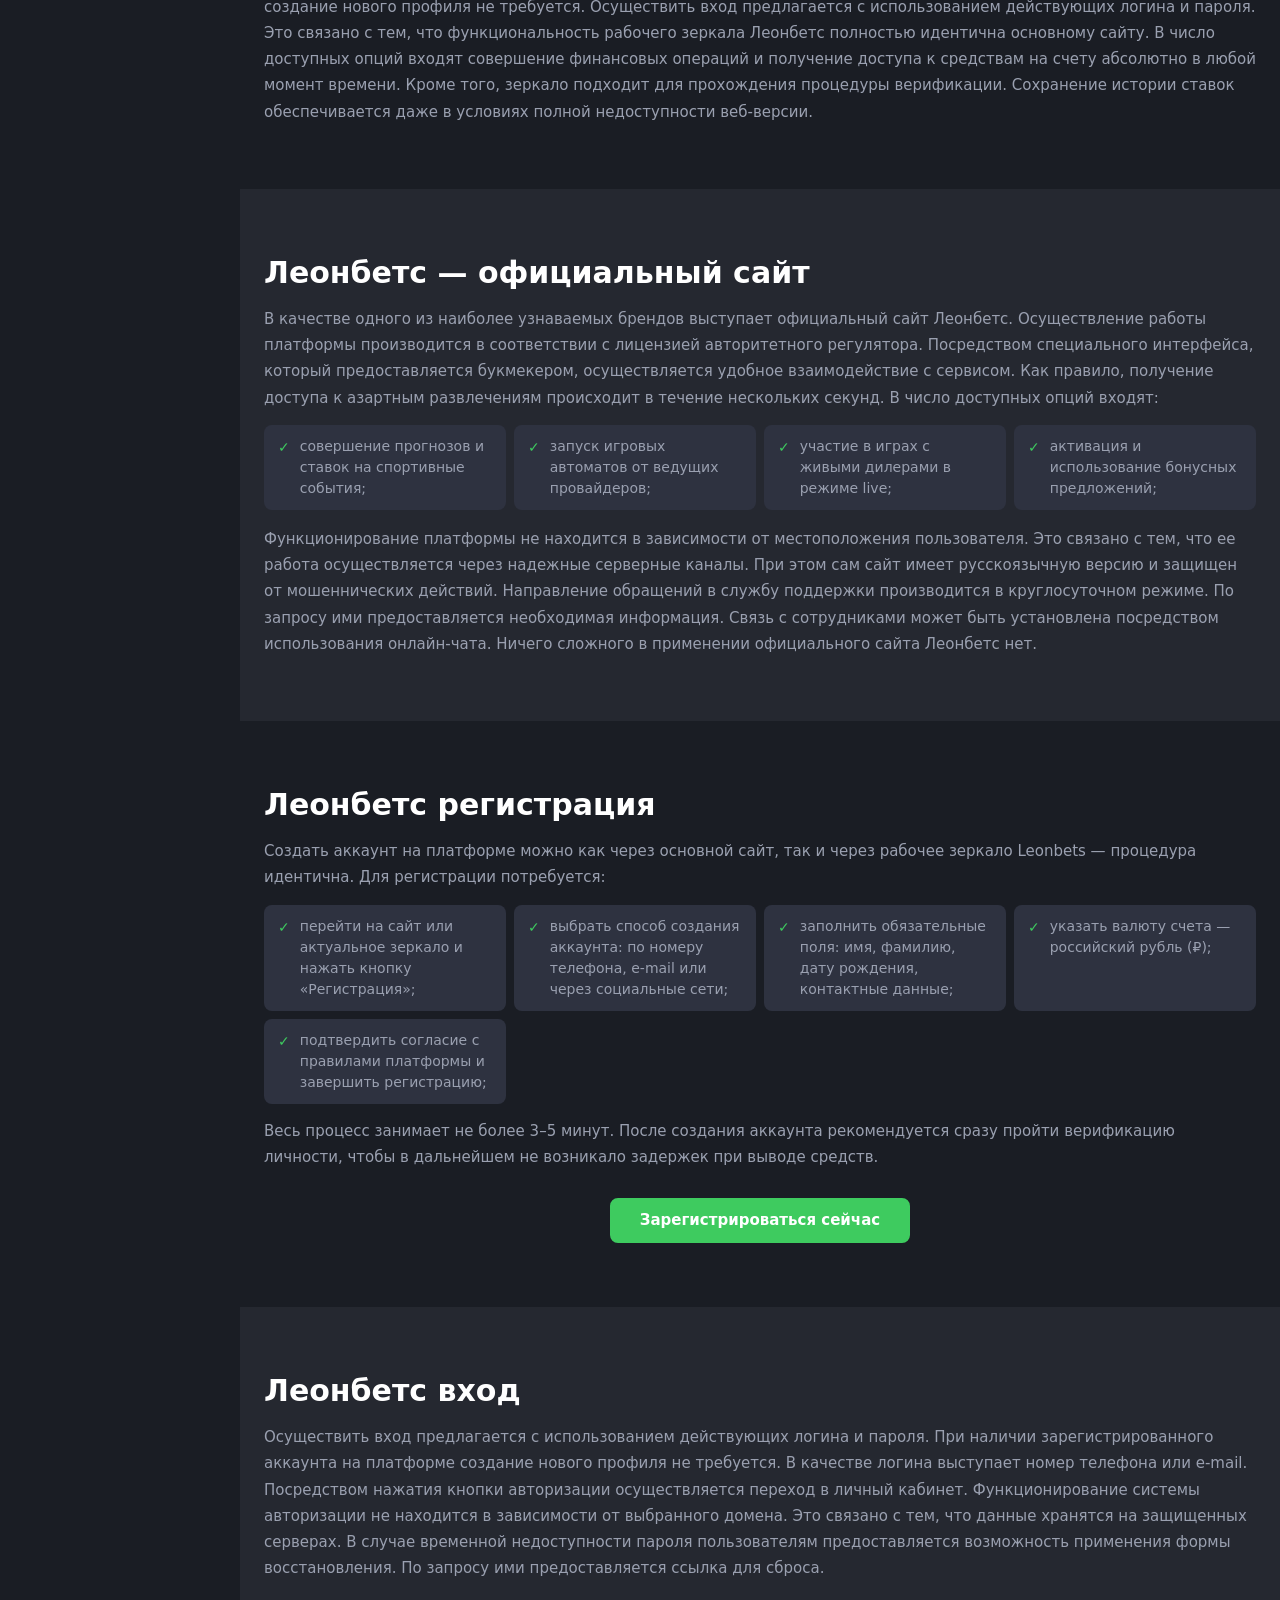
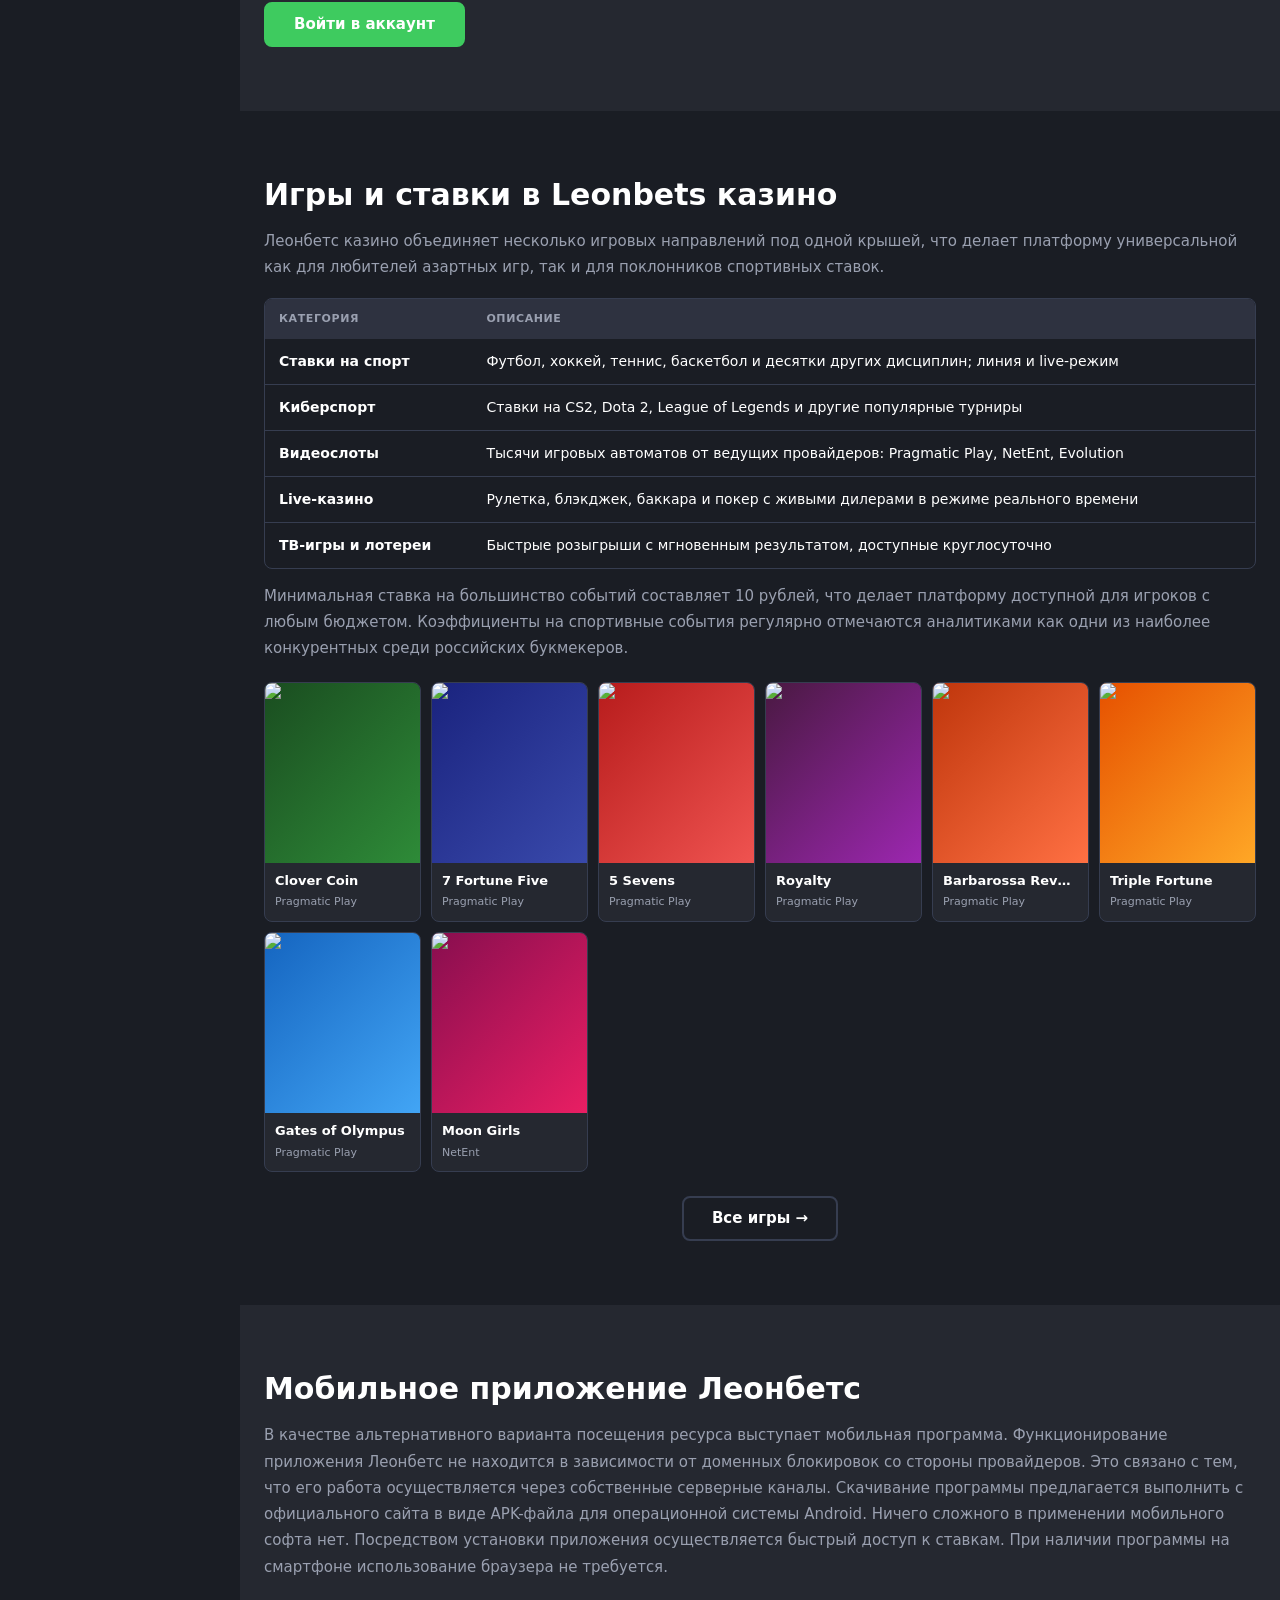
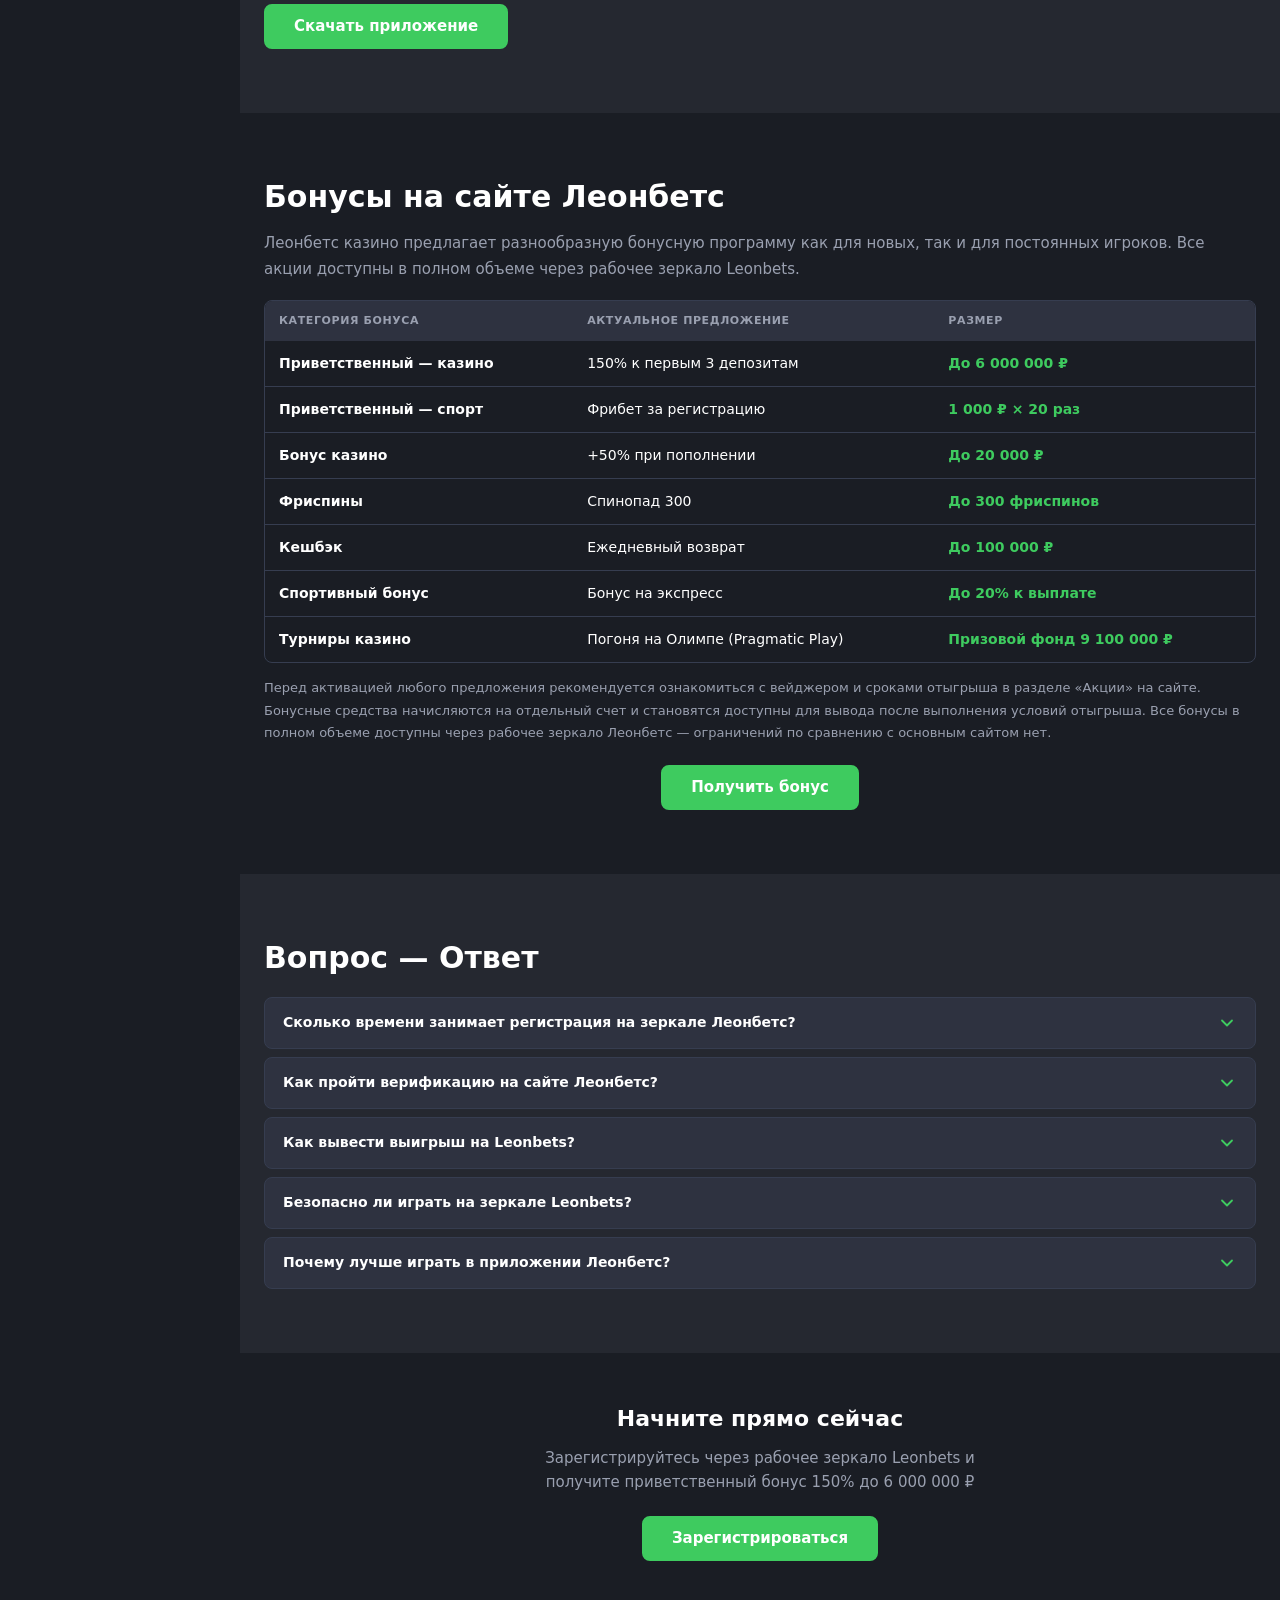
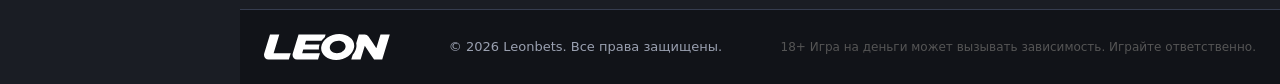
==== commit d81c12fc: "leon/1: hide header CTA below 480px only" ====
--- a/leon/1/index.html
+++ b/leon/1/index.html
@@ -169,6 +169,7 @@
           </ul>
         </nav>
         <div class="header__actions">
+          <a href="/click/" rel="nofollow" class="btn btn--green header__cta">Регистрация</a>
           <button class="burger" id="burger" aria-label="Открыть меню" aria-expanded="false">
             <span></span><span></span><span></span>
           </button>
--- a/leon/1/assets/css/style.css
+++ b/leon/1/assets/css/style.css
@@ -167,7 +167,8 @@
 .header__left { display: flex; align-items: center; gap: 10px; }
 .logo svg { height: 26px; width: auto; display: block; }
 .header__actions { display: flex; align-items: center; gap: 8px; }
-.header__cta { padding: 8px 18px; font-size: 14px; }
+.header__cta { display: none; padding: 8px 18px; font-size: 14px; }
+@media (min-width: 480px) { .header__cta { display: inline-flex; } }
 
 /* ========== BURGER ========== */
 .burger {
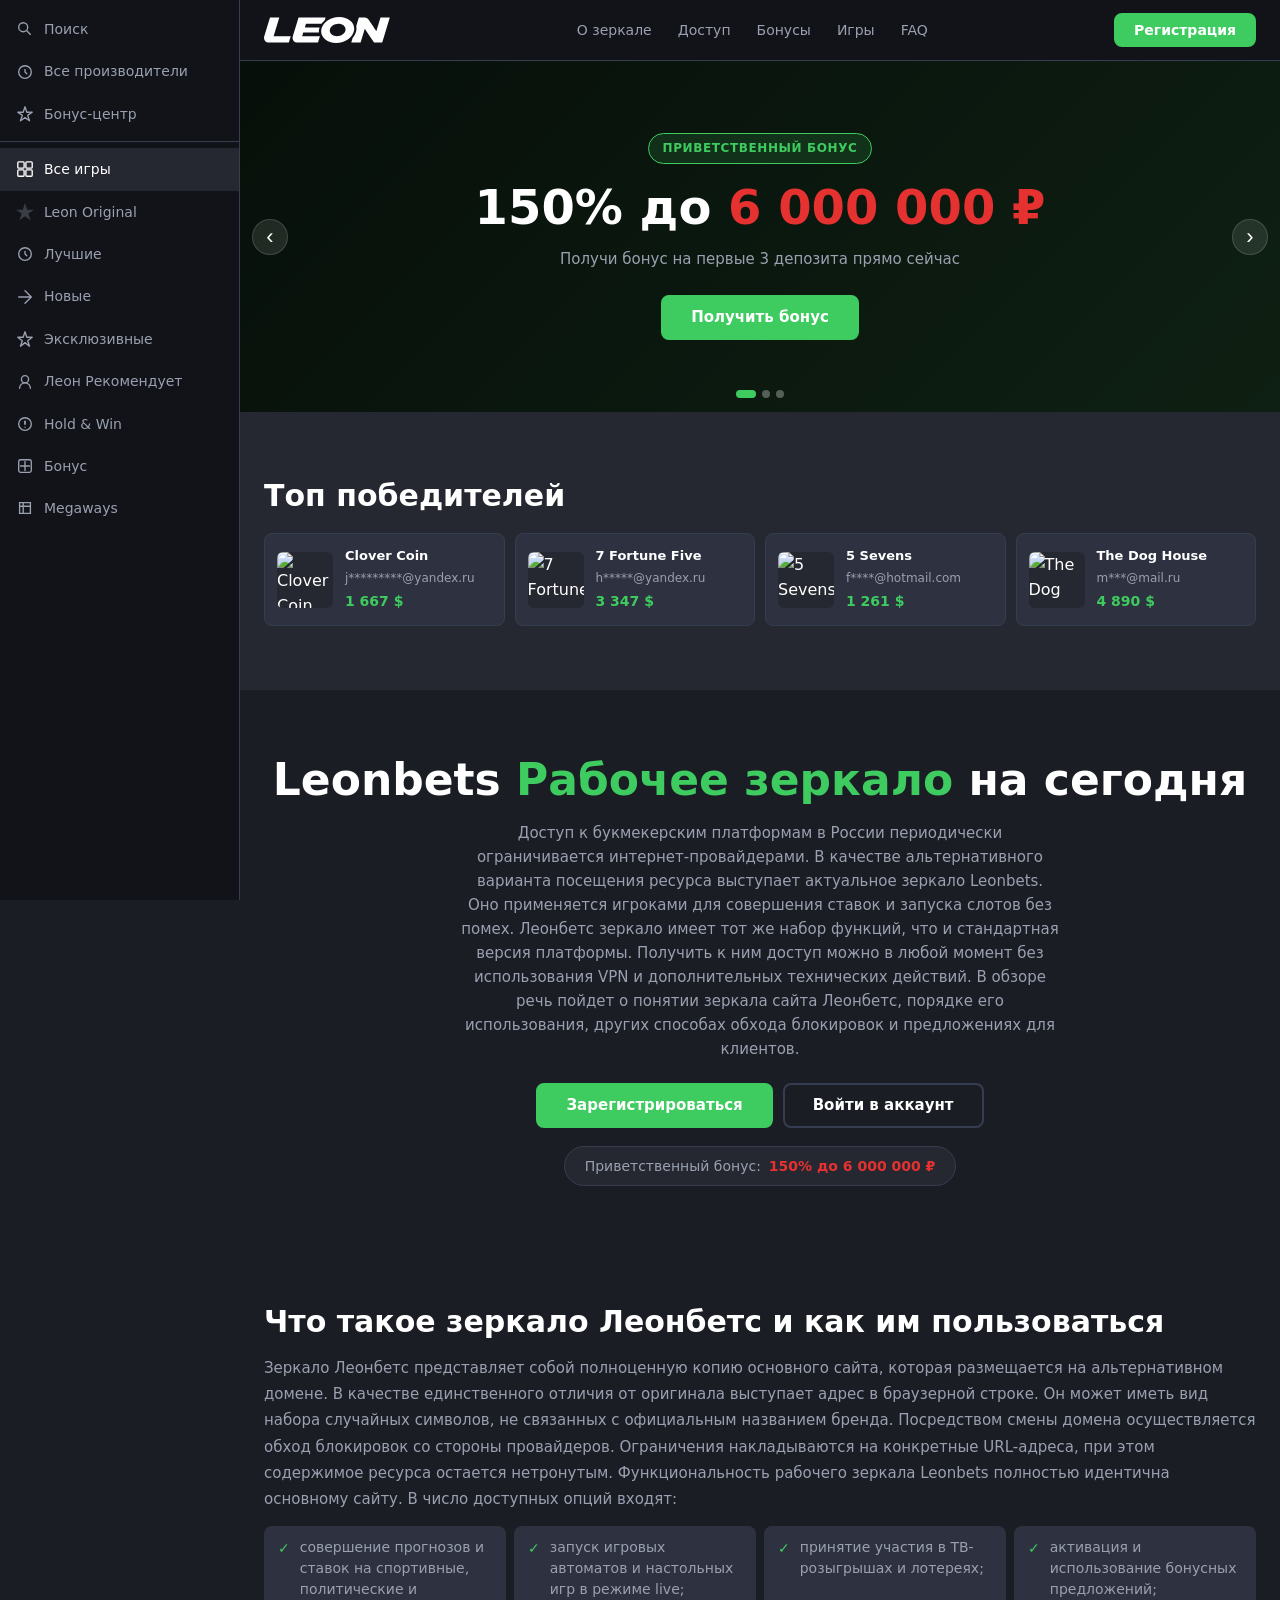
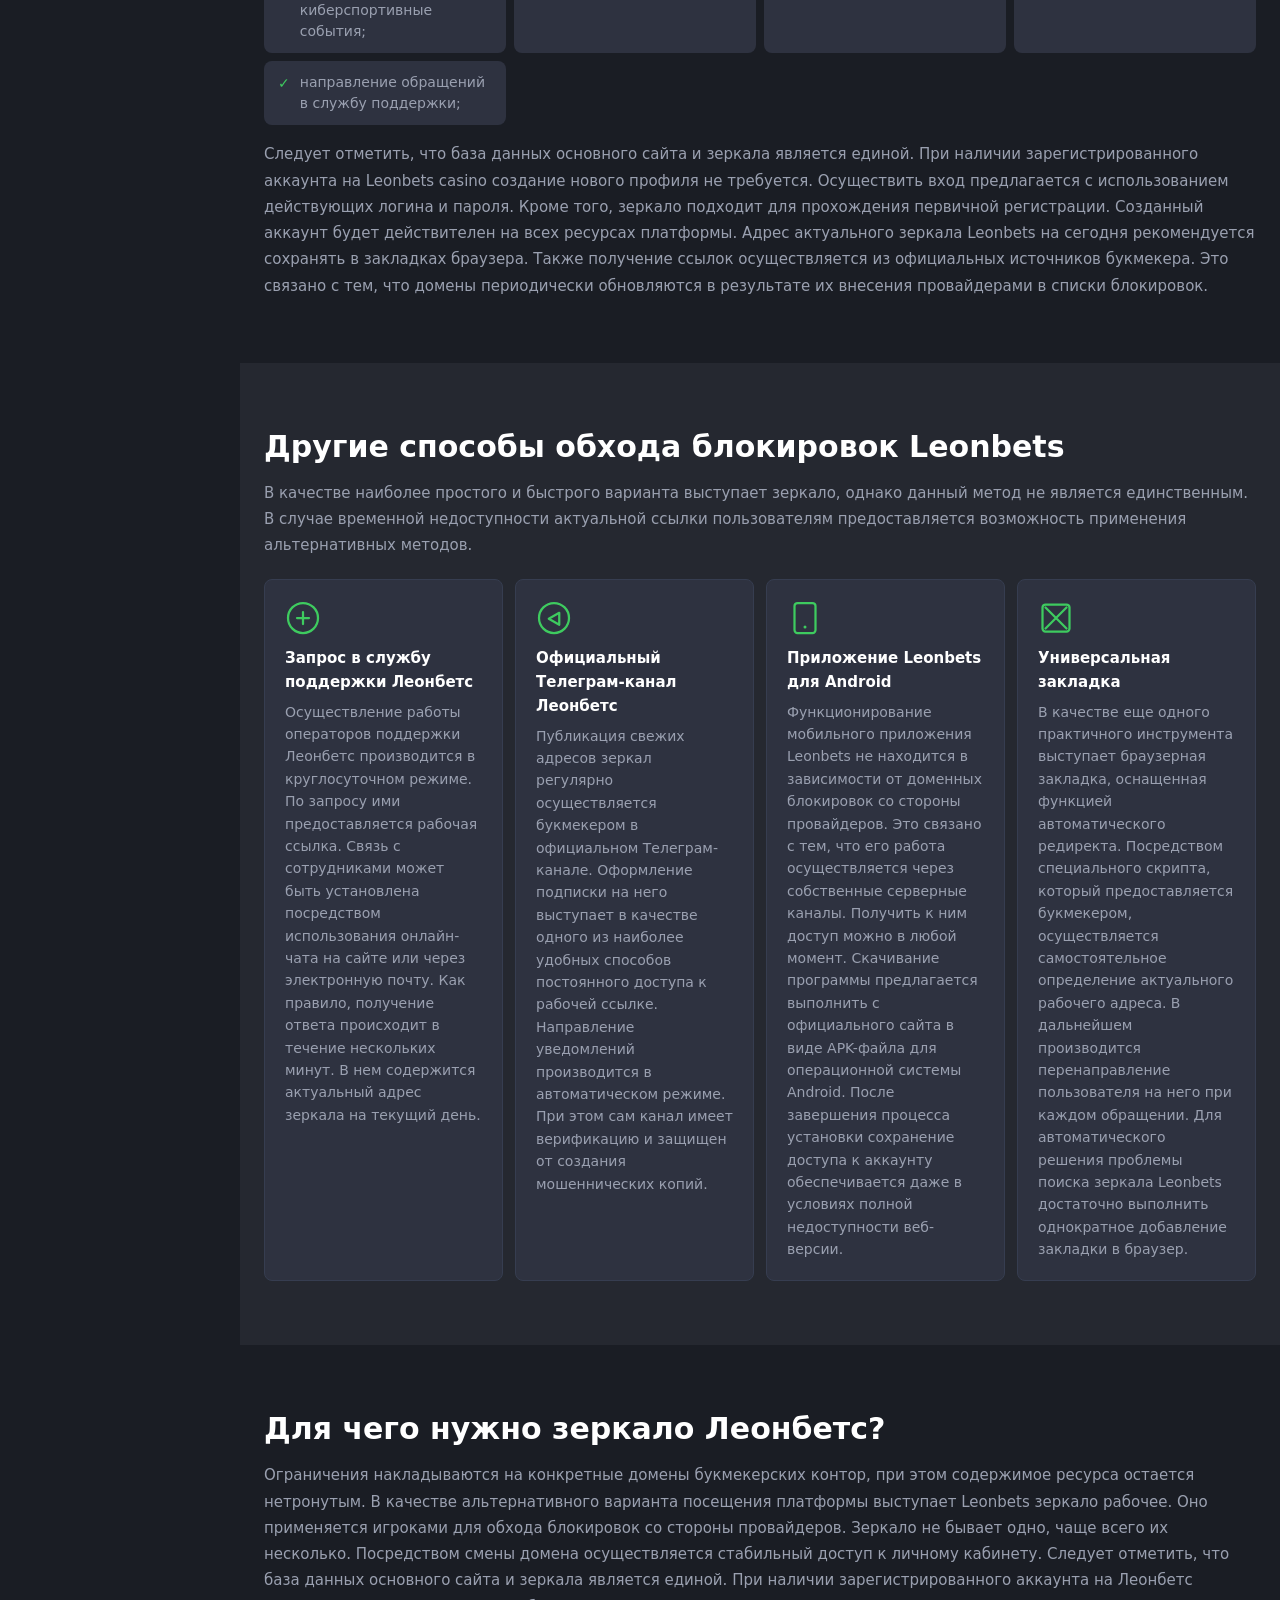
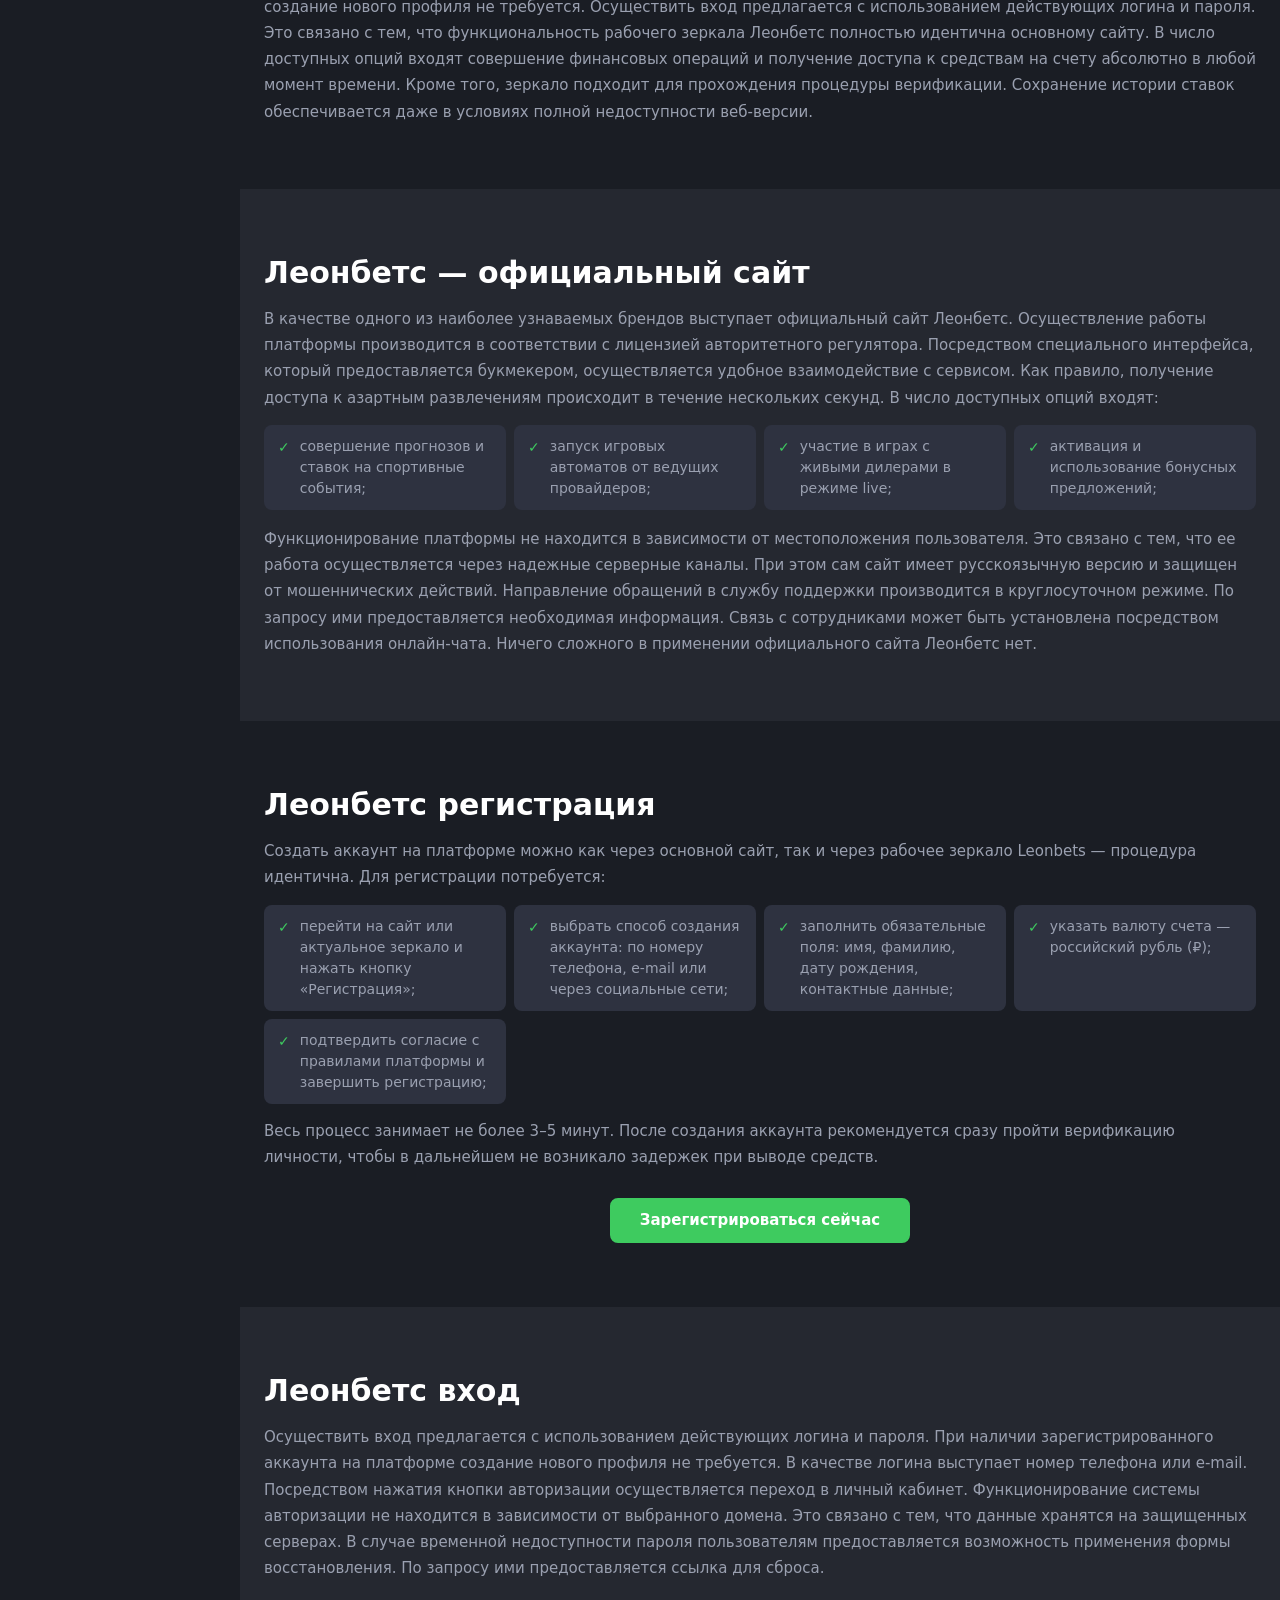
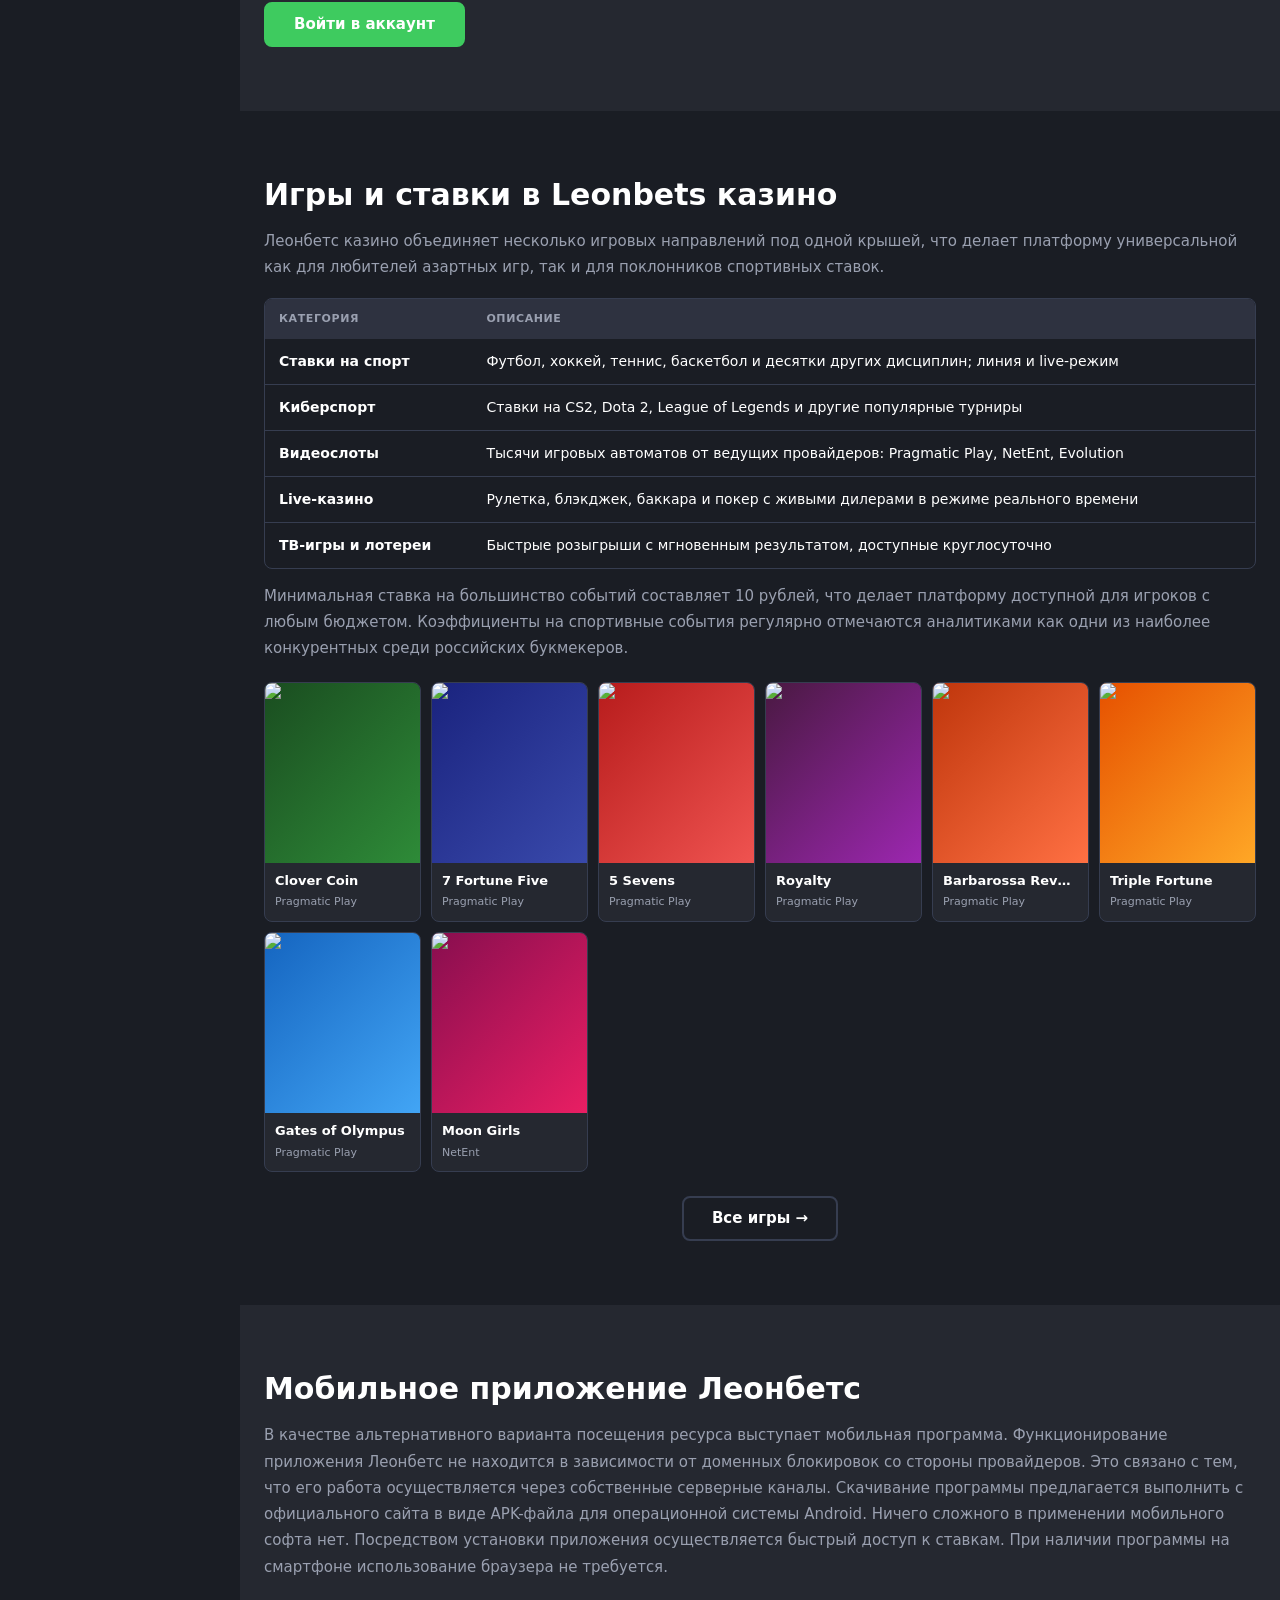
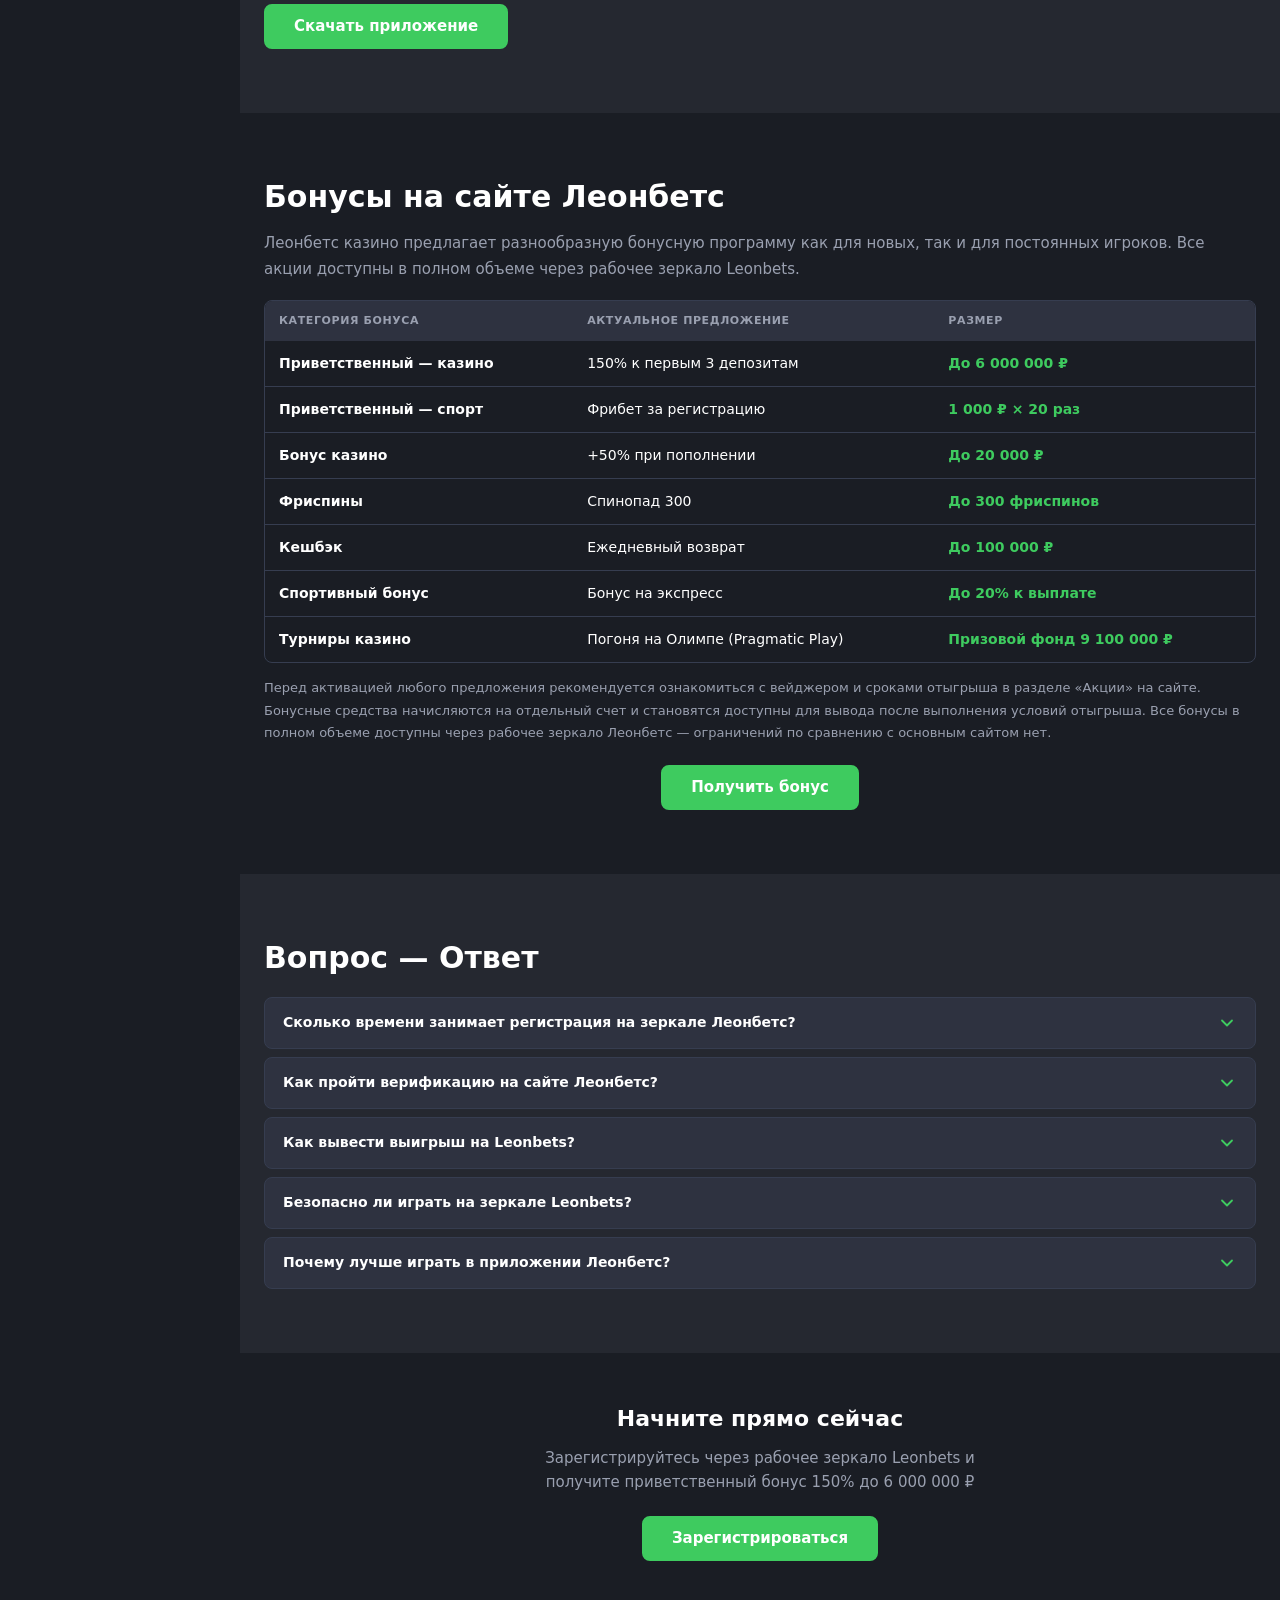
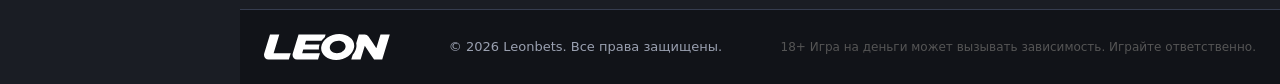
==== commit aaab28de: "leon/1: move winners before hero — carousel > winners > h1" ====
--- a/leon/1/index.html
+++ b/leon/1/index.html
@@ -226,6 +226,55 @@
       </div>
     </section>
 
+    <!-- TOP WINNERS -->
+    <section class="section section--alt">
+      <div class="container">
+        <h2 class="section__title">Топ победителей</h2>
+        <div class="winners">
+          <a href="/click/" rel="nofollow" class="winner-card">
+            <div class="winner-card__thumb">
+              <img src="assets/img/slots/clover-coin.jpg" alt="Clover Coin" loading="lazy" width="80" height="80">
+            </div>
+            <div class="winner-card__info">
+              <div class="winner-card__game">Clover Coin</div>
+              <div class="winner-card__user">j*********@yandex.ru</div>
+              <div class="winner-card__sum">1 667 $</div>
+            </div>
+          </a>
+          <a href="/click/" rel="nofollow" class="winner-card">
+            <div class="winner-card__thumb">
+              <img src="assets/img/slots/fortune-five.jpg" alt="7 Fortune Five" loading="lazy" width="80" height="80">
+            </div>
+            <div class="winner-card__info">
+              <div class="winner-card__game">7 Fortune Five</div>
+              <div class="winner-card__user">h*****@yandex.ru</div>
+              <div class="winner-card__sum">3 347 $</div>
+            </div>
+          </a>
+          <a href="/click/" rel="nofollow" class="winner-card">
+            <div class="winner-card__thumb">
+              <img src="assets/img/slots/5-sevens.jpg" alt="5 Sevens" loading="lazy" width="80" height="80">
+            </div>
+            <div class="winner-card__info">
+              <div class="winner-card__game">5 Sevens</div>
+              <div class="winner-card__user">f****@hotmail.com</div>
+              <div class="winner-card__sum">1 261 $</div>
+            </div>
+          </a>
+          <a href="/click/" rel="nofollow" class="winner-card">
+            <div class="winner-card__thumb">
+              <img src="assets/img/slots/doghouse.jpg" alt="The Dog House" loading="lazy" width="80" height="80">
+            </div>
+            <div class="winner-card__info">
+              <div class="winner-card__game">The Dog House</div>
+              <div class="winner-card__user">m***@mail.ru</div>
+              <div class="winner-card__sum">4 890 $</div>
+            </div>
+          </a>
+        </div>
+      </div>
+    </section>
+
     <!-- HERO (H1) -->
     <section class="hero">
       <div class="container">
@@ -238,55 +287,6 @@
         <div class="hero__badge">
           <span>Приветственный бонус:</span>
           <strong>150% до 6 000 000 ₽</strong>
-        </div>
-      </div>
-    </section>
-
-    <!-- TOP WINNERS -->
-    <section class="section section--alt">
-      <div class="container">
-        <h2 class="section__title">Топ победителей</h2>
-        <div class="winners">
-          <a href="/click/" rel="nofollow" class="winner-card">
-            <div class="winner-card__thumb">
-              <img src="assets/img/slots/clover-coin.jpg" alt="Clover Coin" loading="lazy" width="80" height="80">
-            </div>
-            <div class="winner-card__info">
-              <div class="winner-card__game">Clover Coin</div>
-              <div class="winner-card__user">j*********@yandex.ru</div>
-              <div class="winner-card__sum">1 667 $</div>
-            </div>
-          </a>
-          <a href="/click/" rel="nofollow" class="winner-card">
-            <div class="winner-card__thumb">
-              <img src="assets/img/slots/fortune-five.jpg" alt="7 Fortune Five" loading="lazy" width="80" height="80">
-            </div>
-            <div class="winner-card__info">
-              <div class="winner-card__game">7 Fortune Five</div>
-              <div class="winner-card__user">h*****@yandex.ru</div>
-              <div class="winner-card__sum">3 347 $</div>
-            </div>
-          </a>
-          <a href="/click/" rel="nofollow" class="winner-card">
-            <div class="winner-card__thumb">
-              <img src="assets/img/slots/5-sevens.jpg" alt="5 Sevens" loading="lazy" width="80" height="80">
-            </div>
-            <div class="winner-card__info">
-              <div class="winner-card__game">5 Sevens</div>
-              <div class="winner-card__user">f****@hotmail.com</div>
-              <div class="winner-card__sum">1 261 $</div>
-            </div>
-          </a>
-          <a href="/click/" rel="nofollow" class="winner-card">
-            <div class="winner-card__thumb">
-              <img src="assets/img/slots/doghouse.jpg" alt="The Dog House" loading="lazy" width="80" height="80">
-            </div>
-            <div class="winner-card__info">
-              <div class="winner-card__game">The Dog House</div>
-              <div class="winner-card__user">m***@mail.ru</div>
-              <div class="winner-card__sum">4 890 $</div>
-            </div>
-          </a>
         </div>
       </div>
     </section>
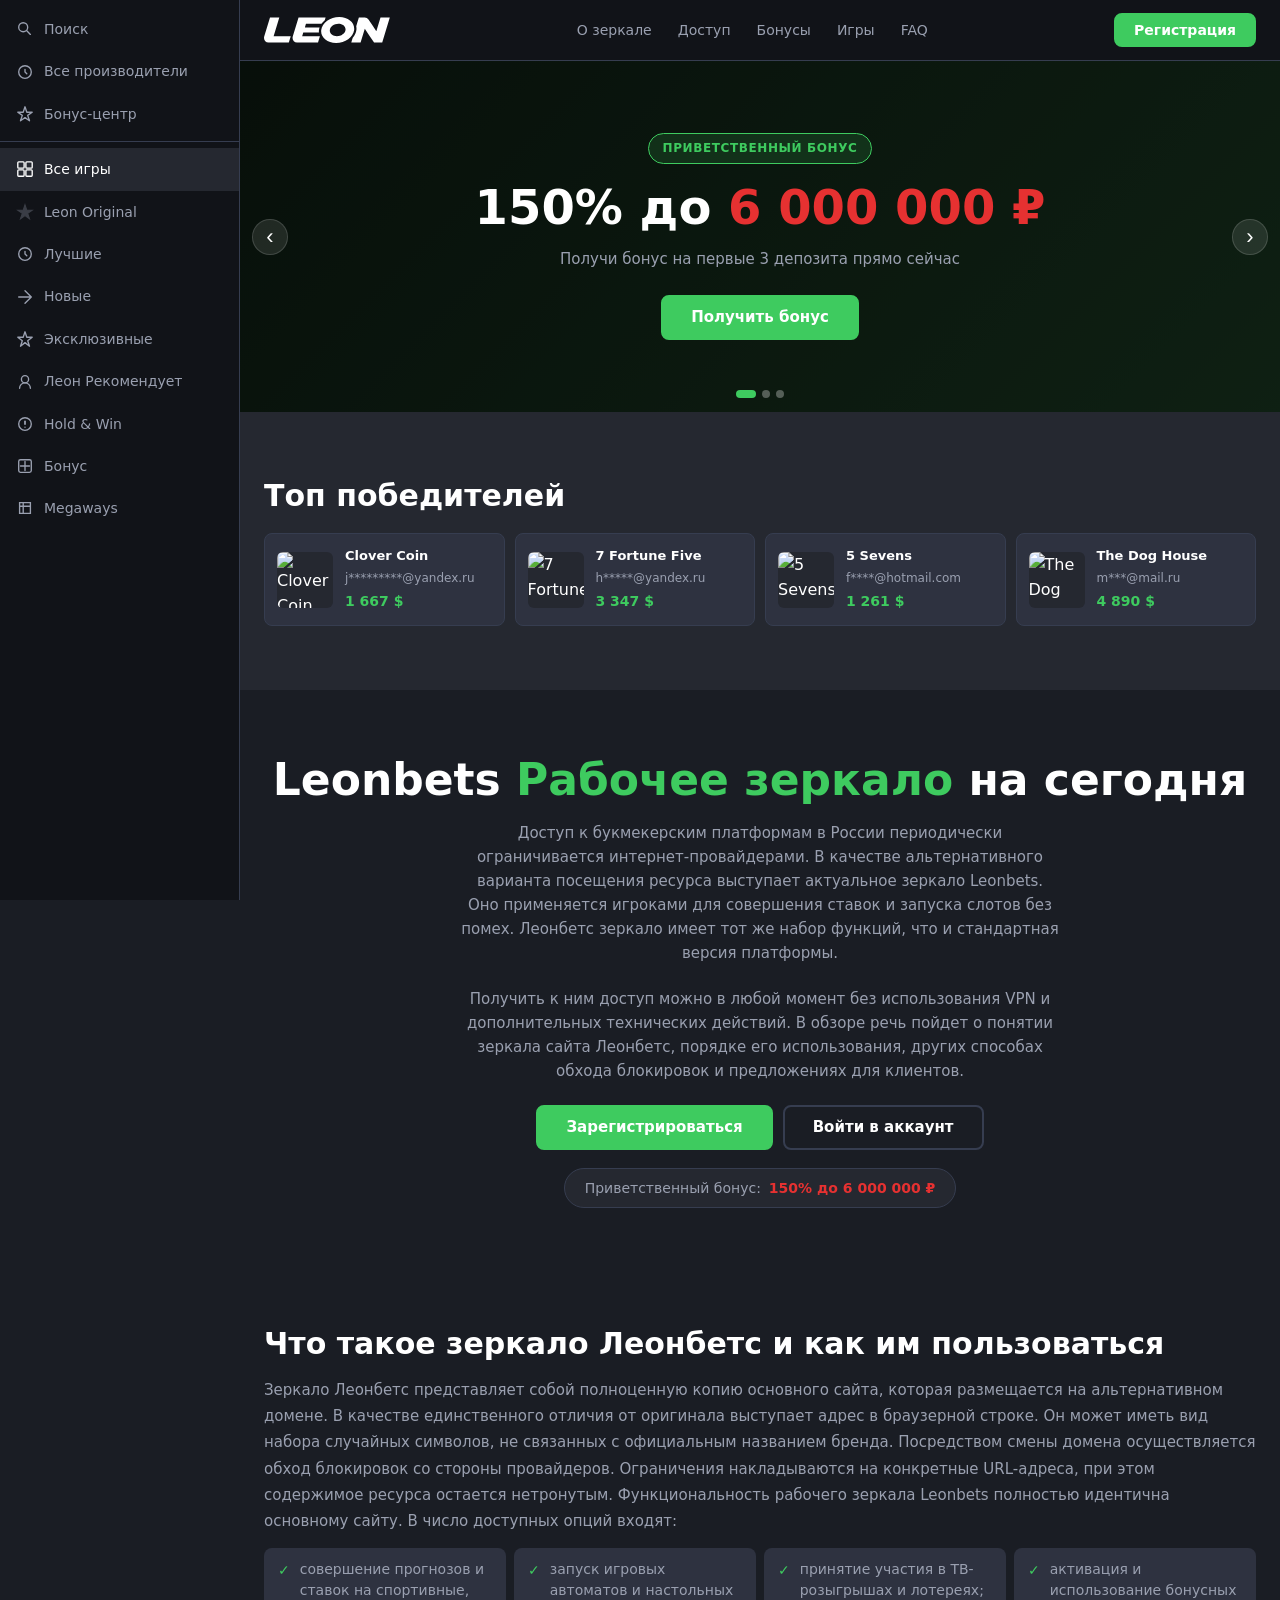
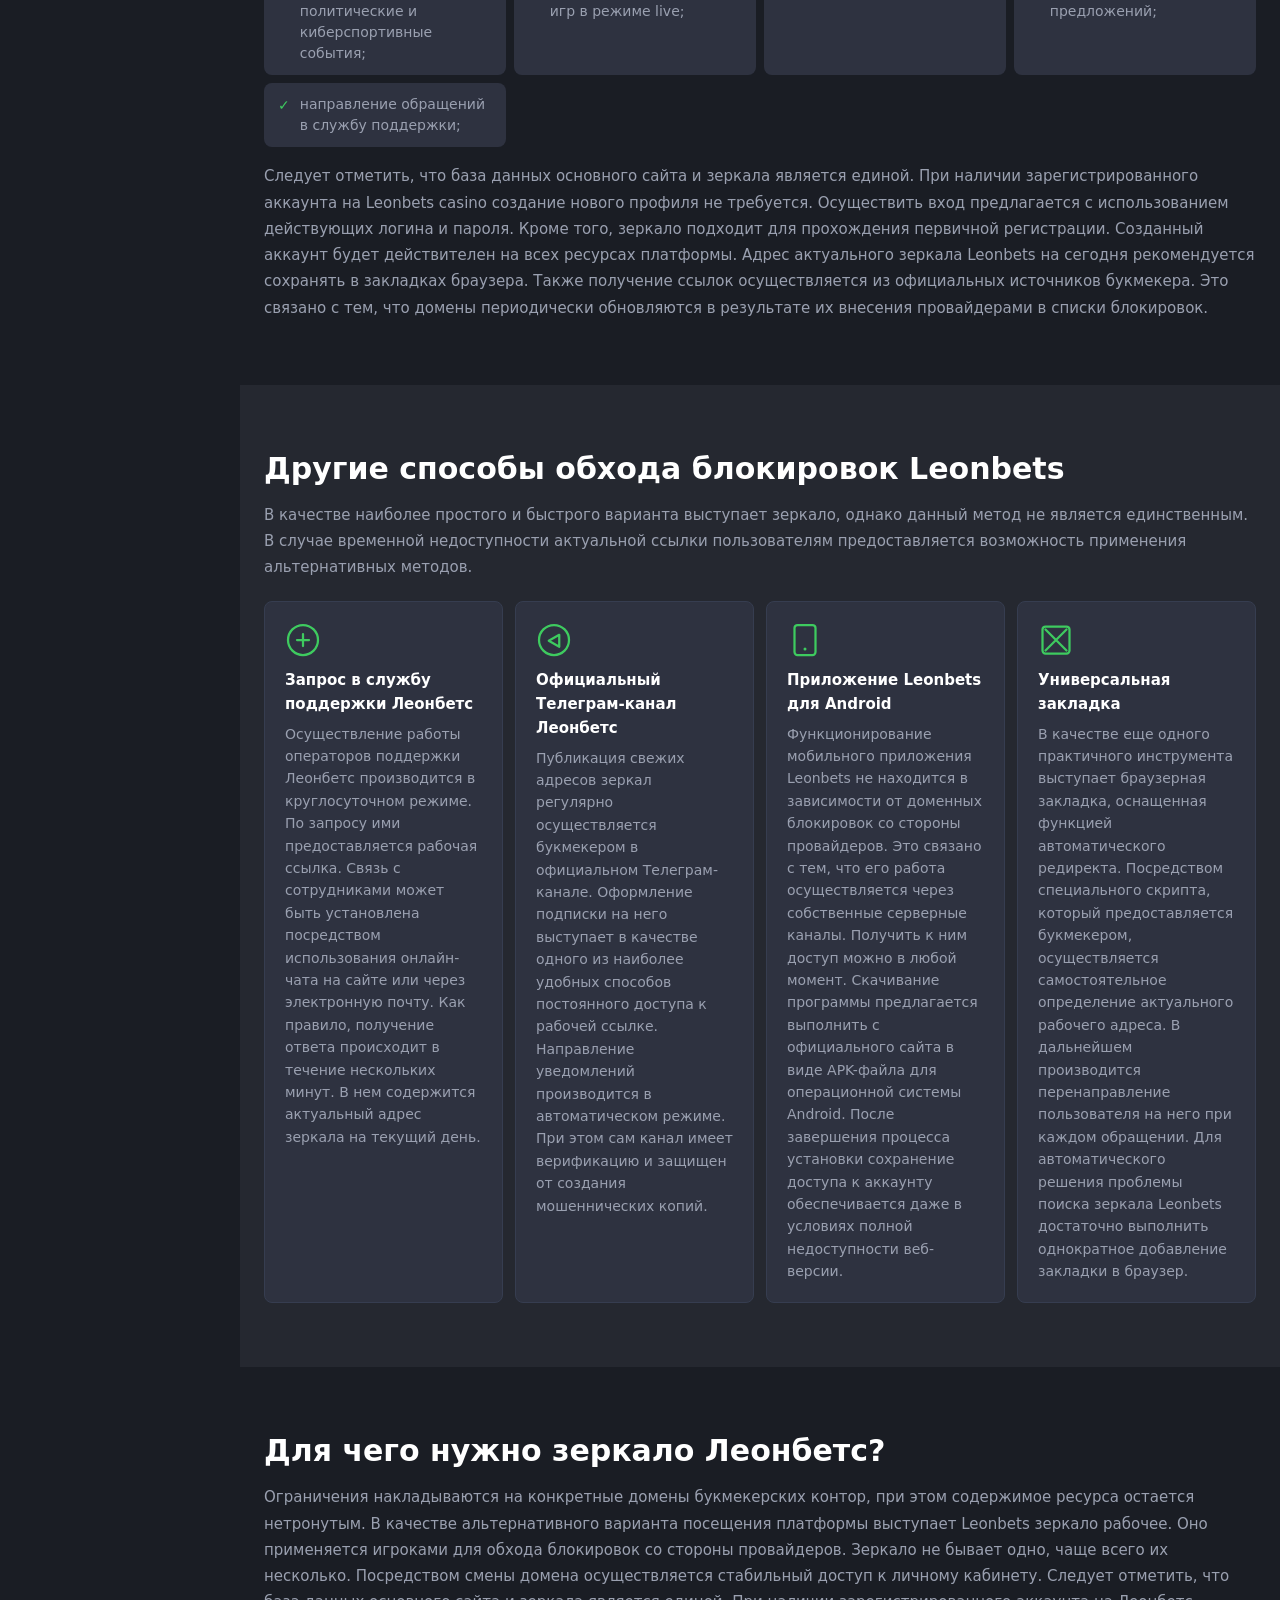
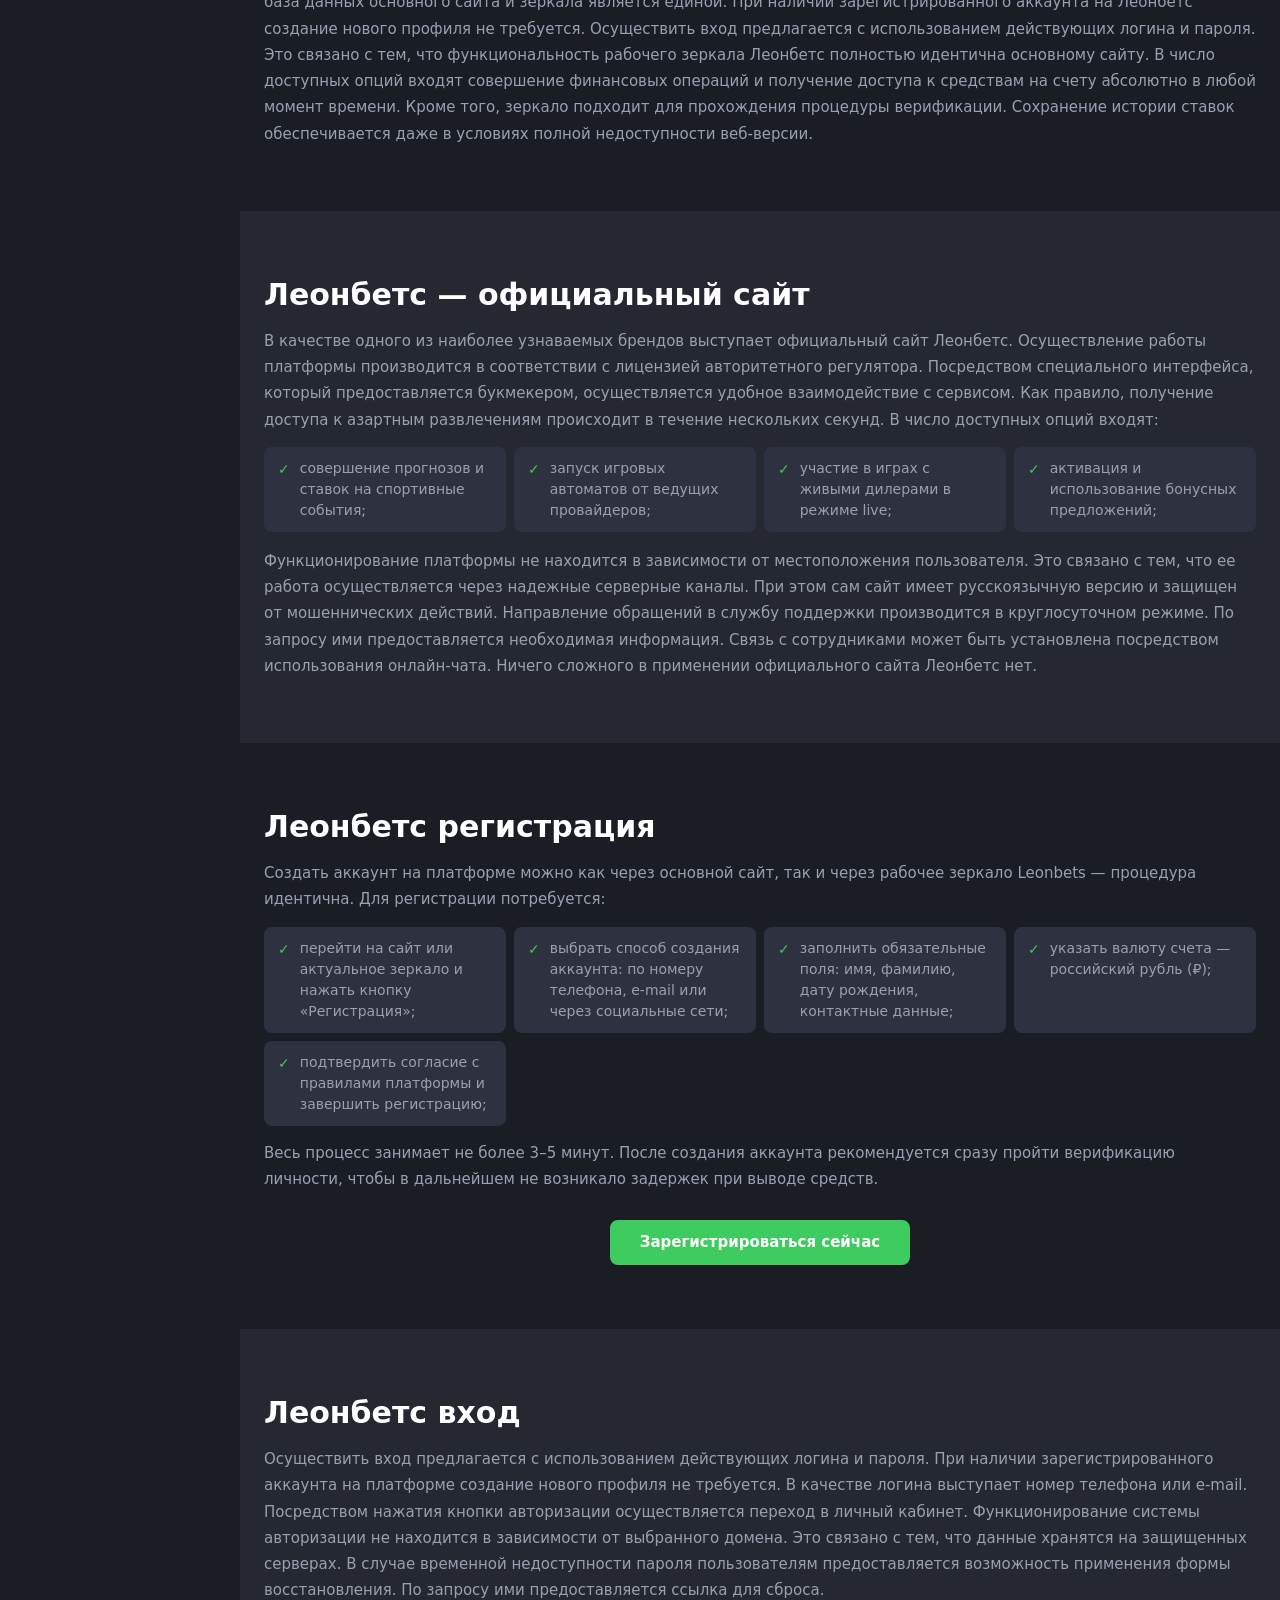
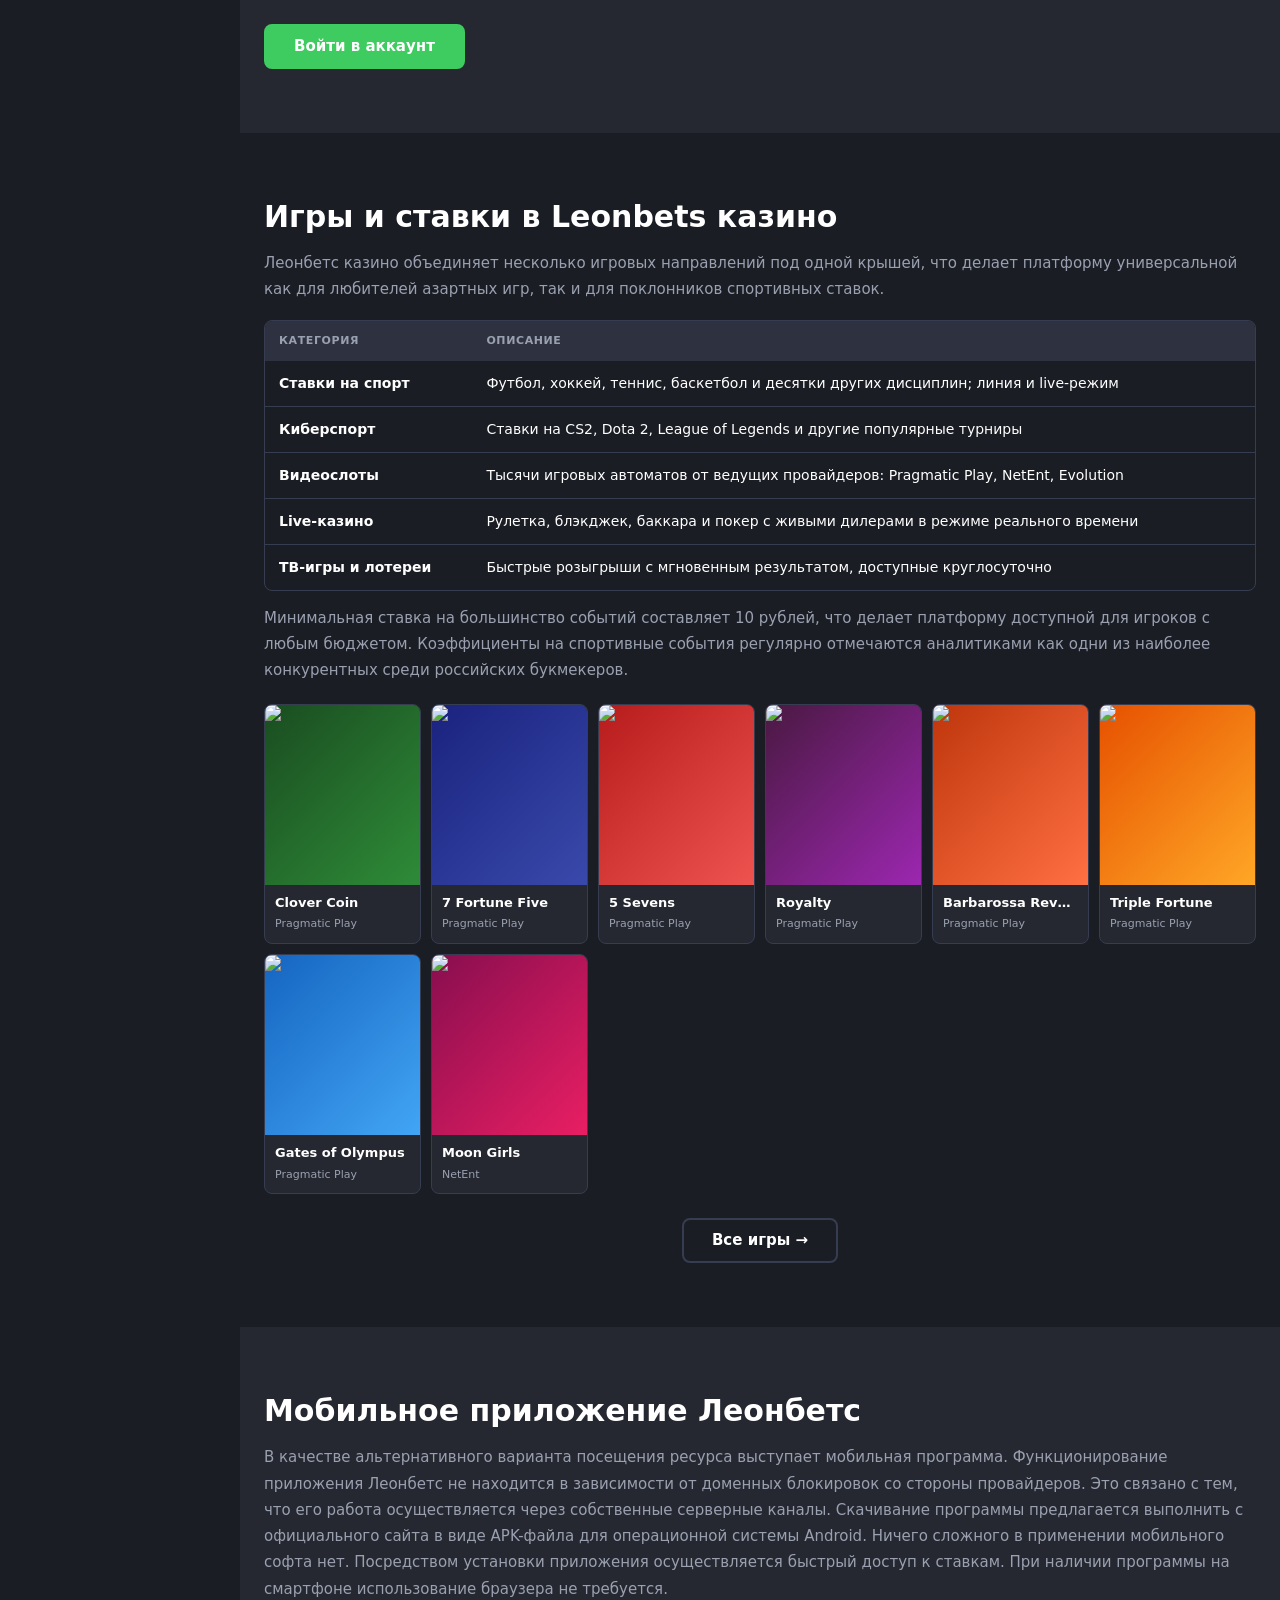
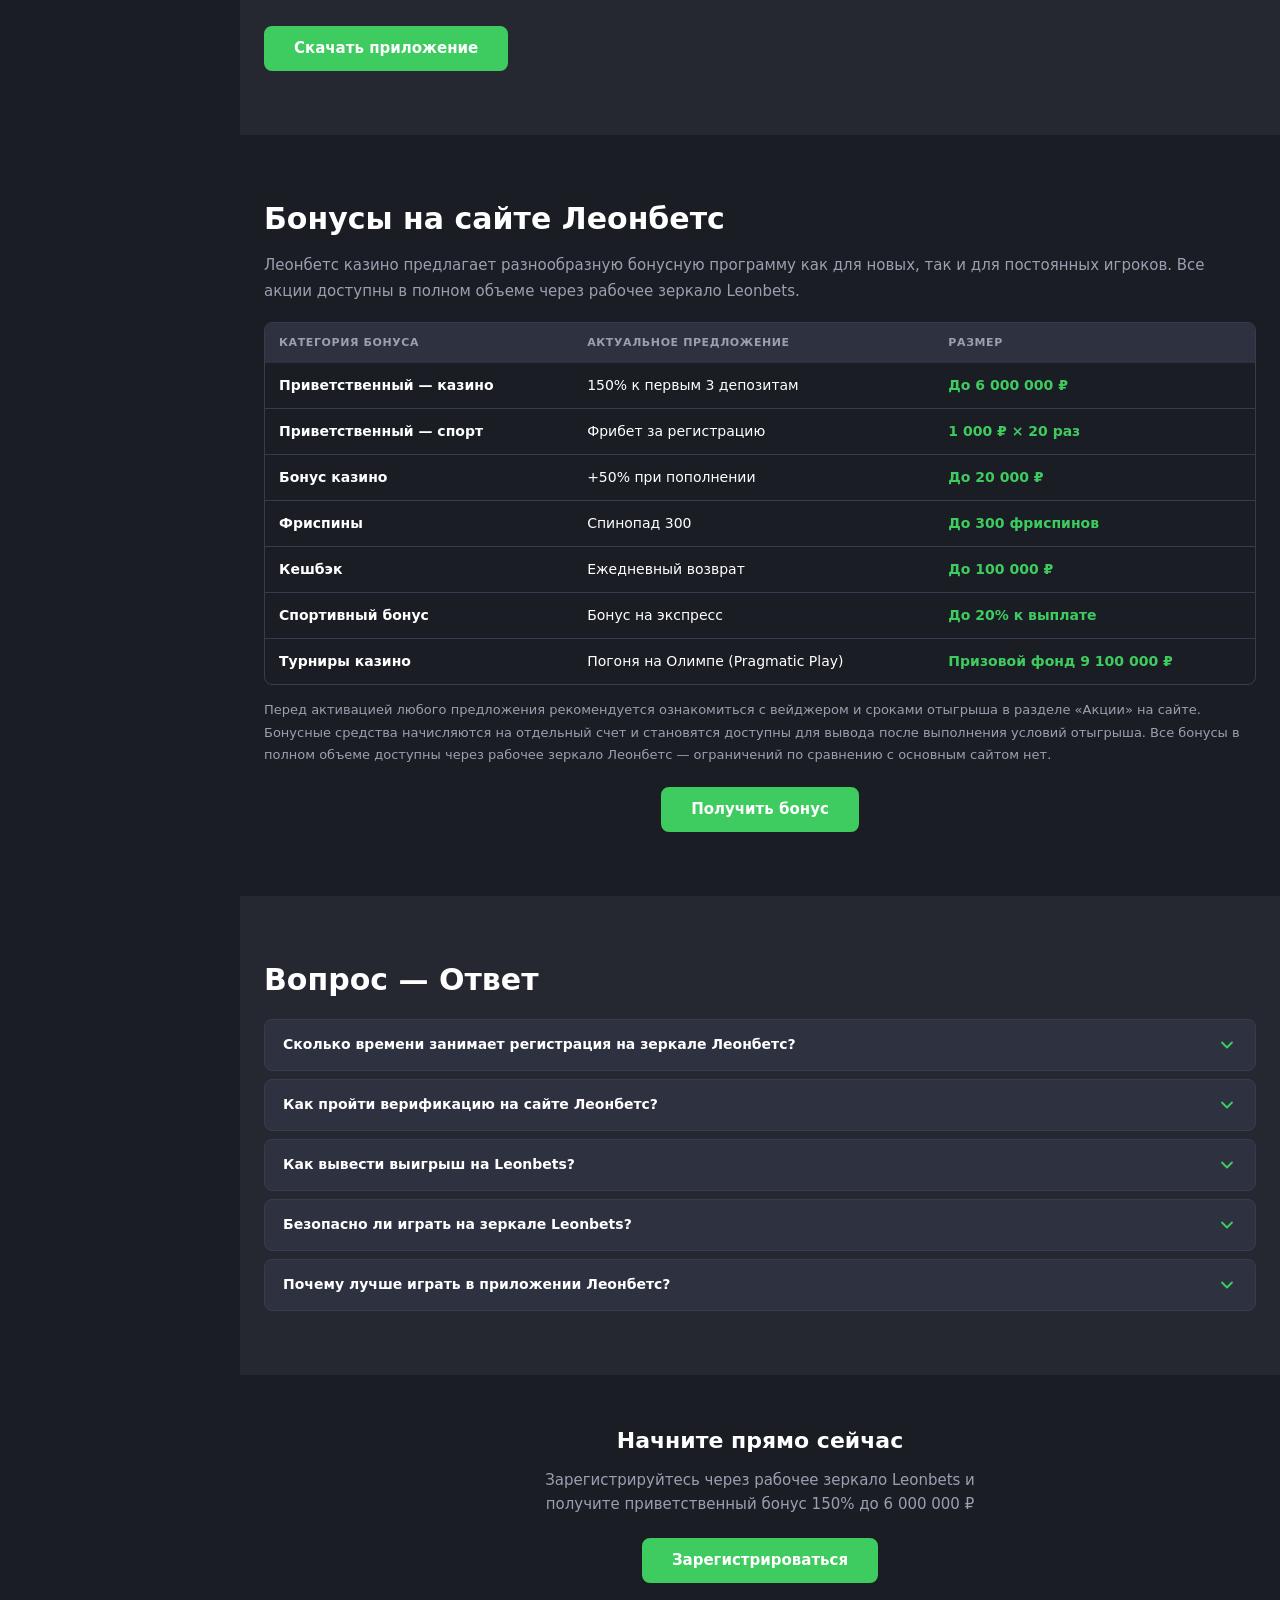
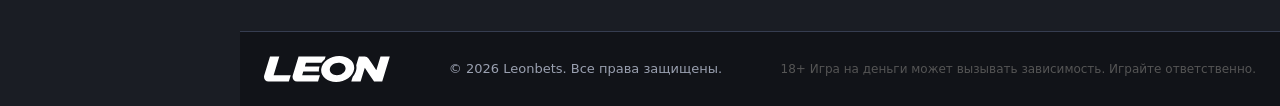
==== commit 568afede: "leon/1: split hero text into paragraphs per source doc" ====
--- a/leon/1/index.html
+++ b/leon/1/index.html
@@ -279,7 +279,8 @@
     <section class="hero">
       <div class="container">
         <h1>Leonbets <span>Рабочее зеркало</span> на сегодня</h1>
-        <p class="hero__text">Доступ к букмекерским платформам в России периодически ограничивается интернет-провайдерами. В качестве альтернативного варианта посещения ресурса выступает актуальное зеркало Leonbets. Оно применяется игроками для совершения ставок и запуска слотов без помех. Леонбетс зеркало имеет тот же набор функций, что и стандартная версия платформы. Получить к ним доступ можно в любой момент без использования VPN и дополнительных технических действий. В обзоре речь пойдет о понятии зеркала сайта Леонбетс, порядке его использования, других способах обхода блокировок и предложениях для клиентов.</p>
+        <p class="hero__text">Доступ к букмекерским платформам в России периодически ограничивается интернет-провайдерами. В качестве альтернативного варианта посещения ресурса выступает актуальное зеркало Leonbets. Оно применяется игроками для совершения ставок и запуска слотов без помех. Леонбетс зеркало имеет тот же набор функций, что и стандартная версия платформы.</p>
+        <p class="hero__text">Получить к ним доступ можно в любой момент без использования VPN и дополнительных технических действий. В обзоре речь пойдет о понятии зеркала сайта Леонбетс, порядке его использования, других способах обхода блокировок и предложениях для клиентов.</p>
         <div class="hero__btns">
           <a href="/click/" rel="nofollow" class="btn btn--green">Зарегистрироваться</a>
           <a href="/click/" rel="nofollow" class="btn btn--outline">Войти в аккаунт</a>
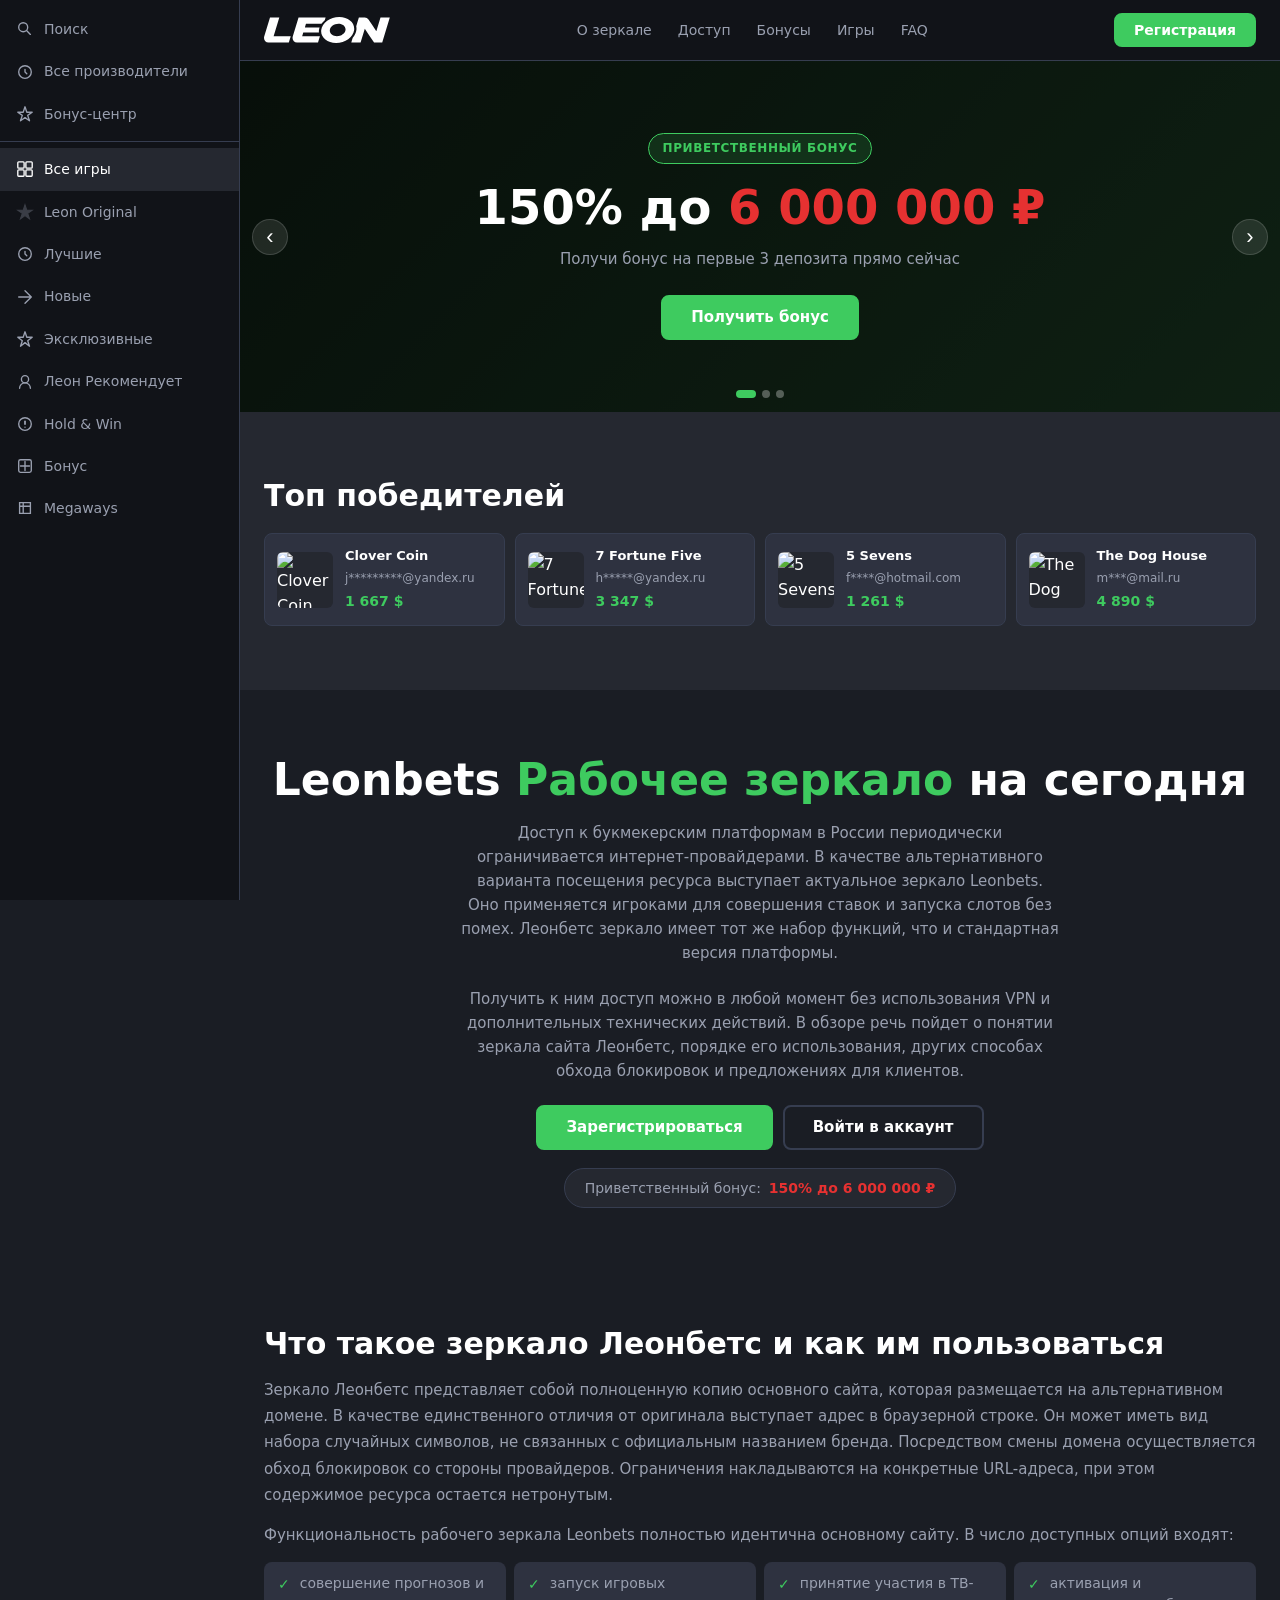
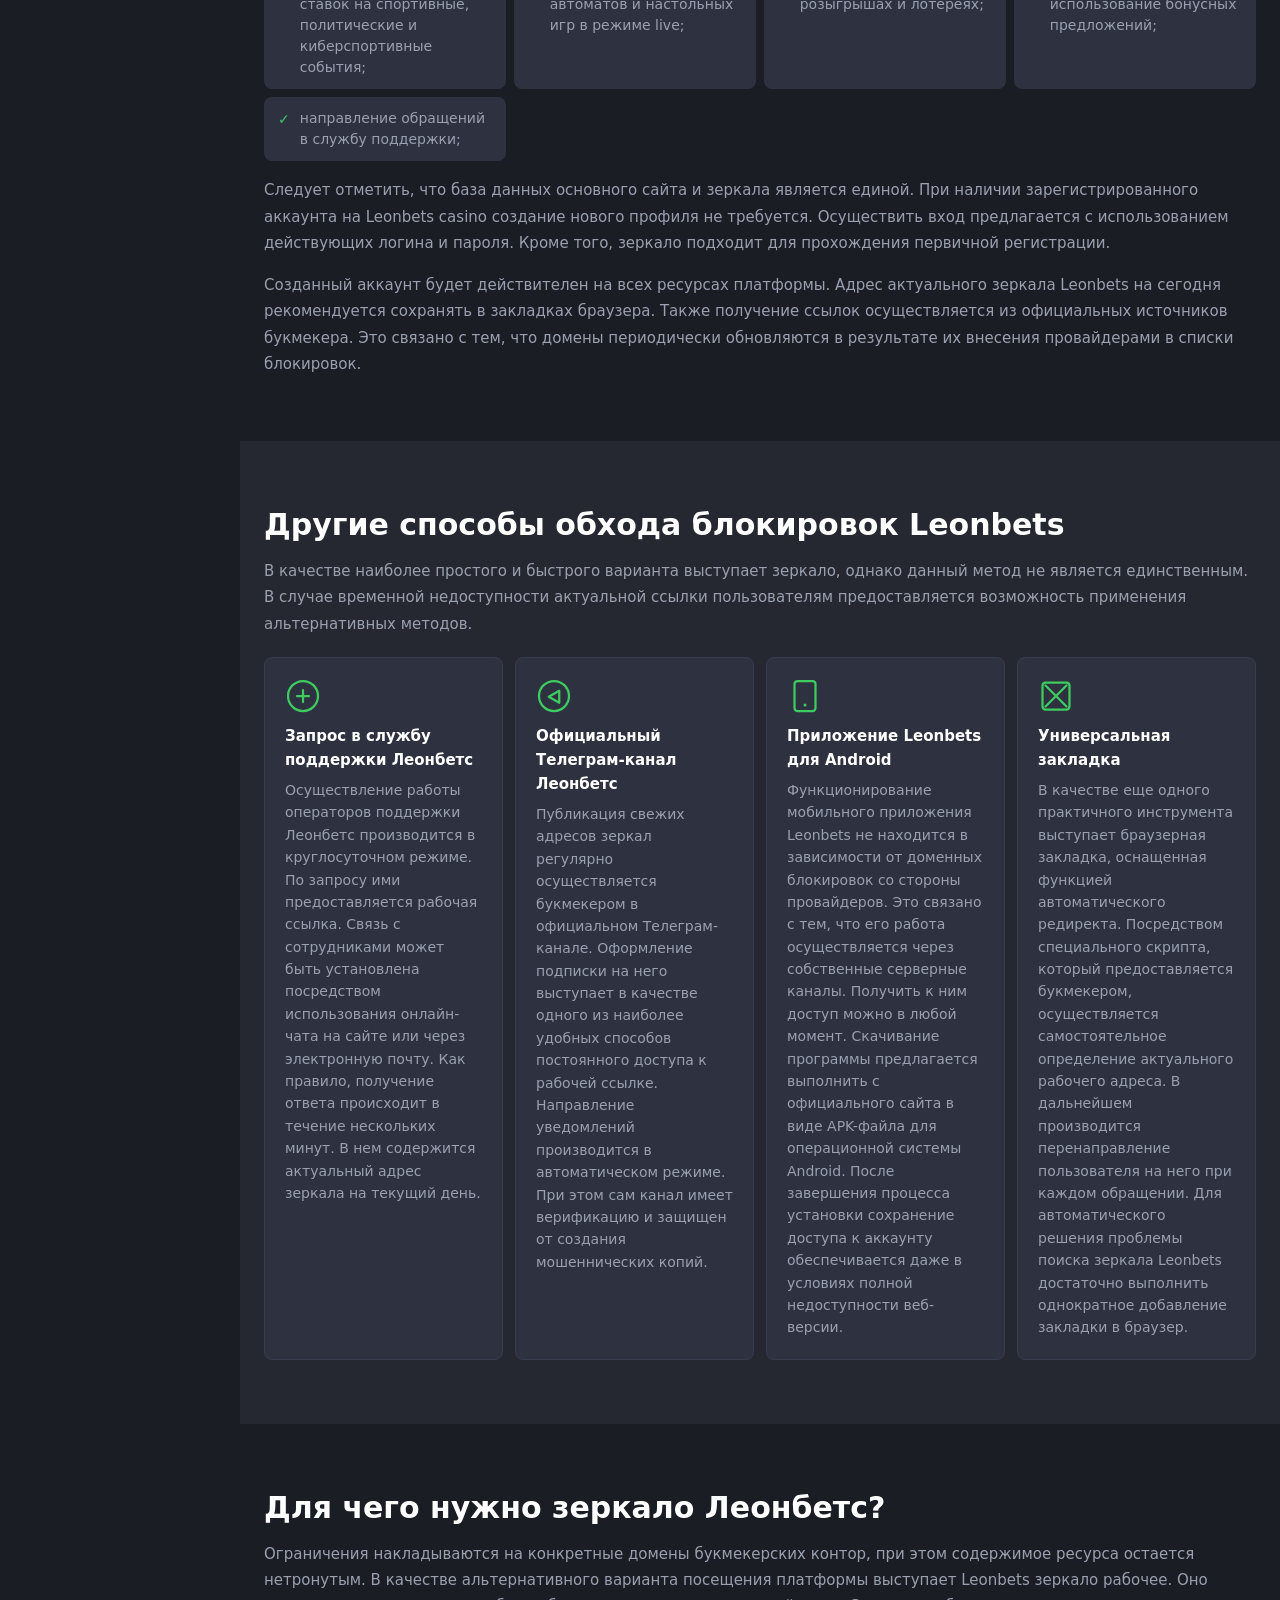
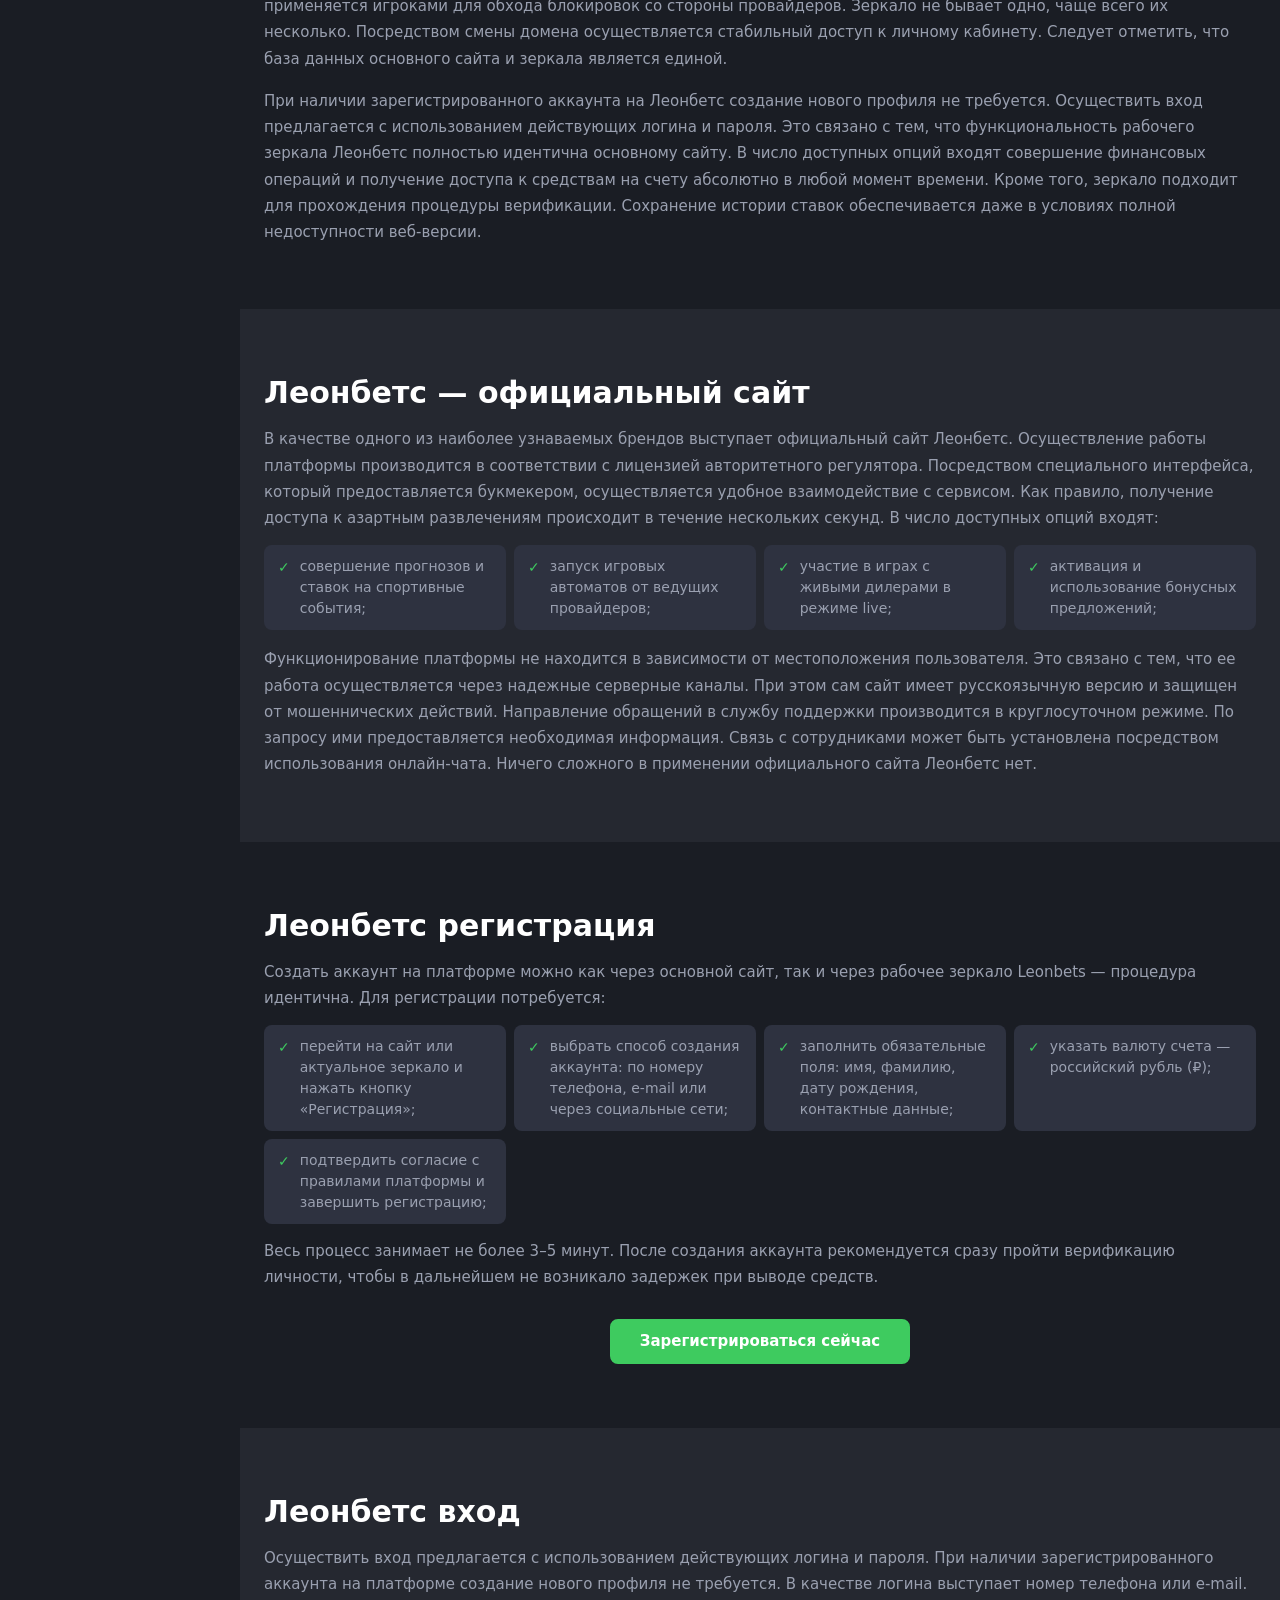
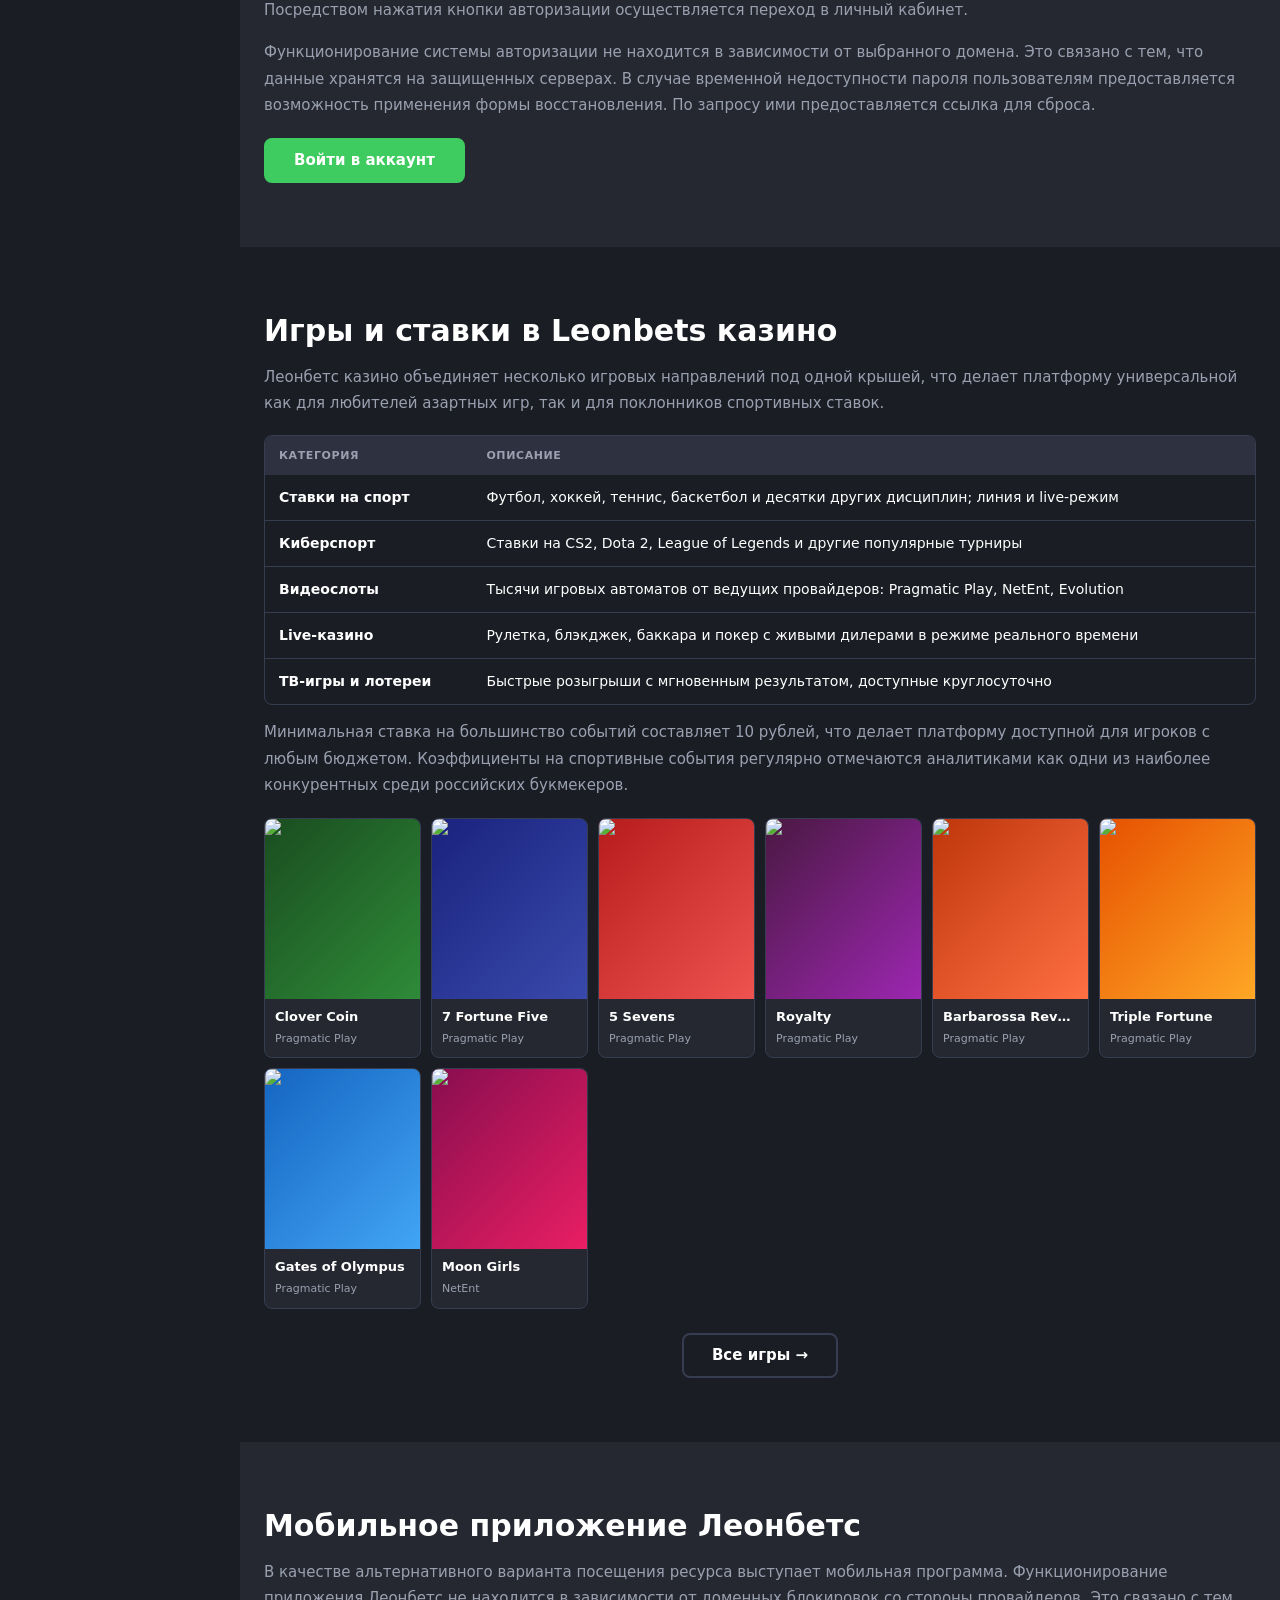
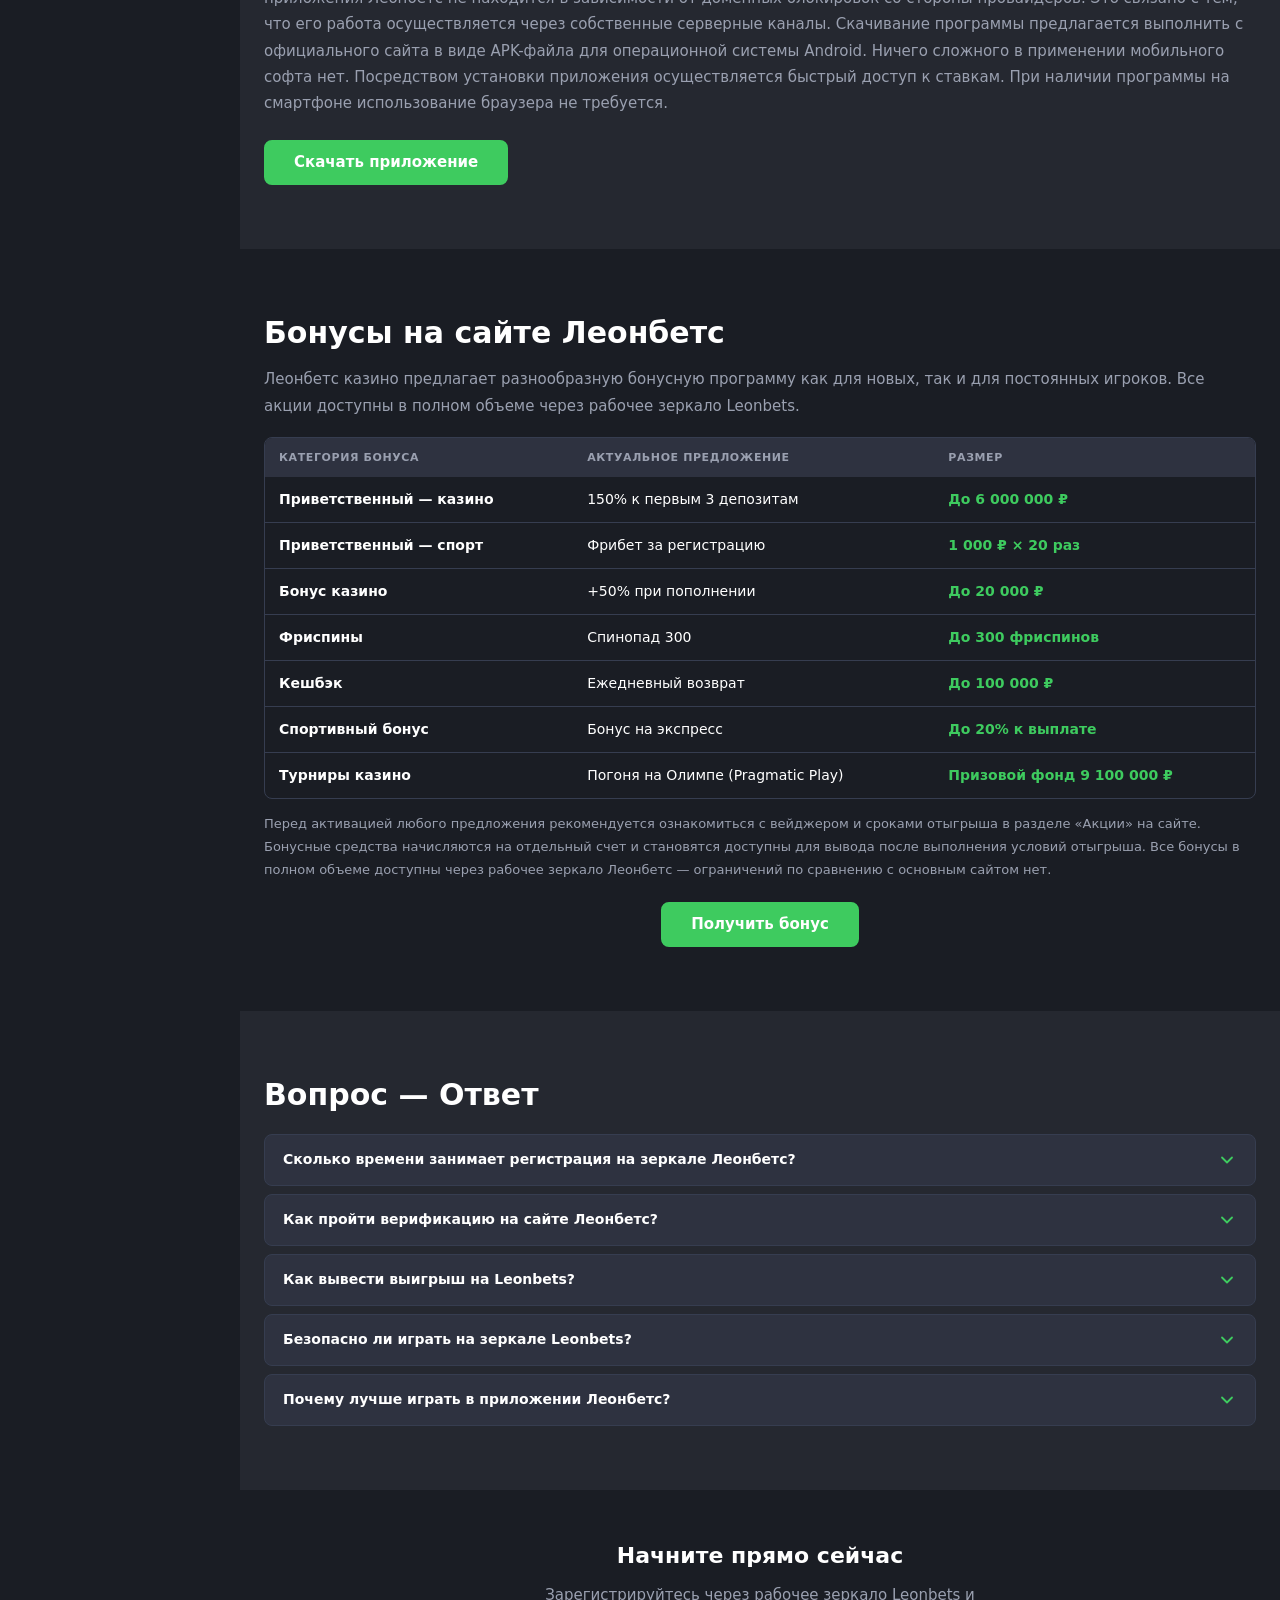
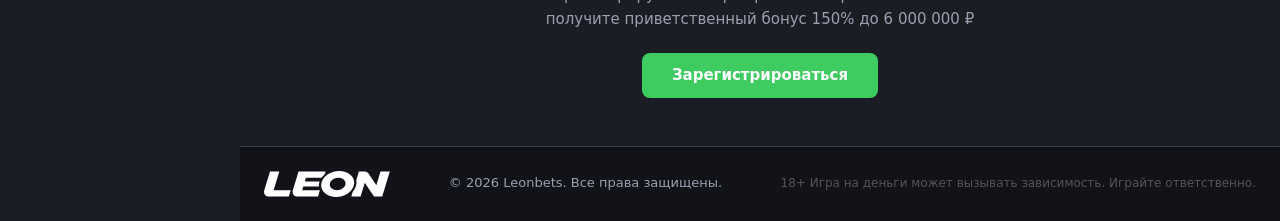
==== commit 34c21c09: "leon/1: fix paragraph breaks per source doc, add SVG favicon" ====
--- a/leon/1/index.html
+++ b/leon/1/index.html
@@ -23,7 +23,8 @@
   <meta name="twitter:description" content="Рабочее зеркало 👑 Leonbets: как обойти блокировку, войти в аккаунт и получить приветственный бонус 💰 150% до 6 000 000 ₽. Ставки, слоты и live-казино доступны">
   <meta name="twitter:image" content="https://[domain]/assets/img/og.jpg">
 
-  <link rel="icon" type="image/x-icon" href="/favicon.ico">
+  <link rel="icon" type="image/svg+xml" href="favicon.svg">
+  <link rel="icon" type="image/x-icon" href="favicon.ico">
 
   <!-- Schema.org -->
   <script type="application/ld+json">
@@ -296,7 +297,8 @@
     <section class="section" id="about">
       <div class="container">
         <h2 class="section__title">Что такое зеркало Леонбетс и как им пользоваться</h2>
-        <p class="section__text">Зеркало Леонбетс представляет собой полноценную копию основного сайта, которая размещается на альтернативном домене. В качестве единственного отличия от оригинала выступает адрес в браузерной строке. Он может иметь вид набора случайных символов, не связанных с официальным названием бренда. Посредством смены домена осуществляется обход блокировок со стороны провайдеров. Ограничения накладываются на конкретные URL-адреса, при этом содержимое ресурса остается нетронутым. Функциональность рабочего зеркала Leonbets полностью идентична основному сайту. В число доступных опций входят:</p>
+        <p class="section__text">Зеркало Леонбетс представляет собой полноценную копию основного сайта, которая размещается на альтернативном домене. В качестве единственного отличия от оригинала выступает адрес в браузерной строке. Он может иметь вид набора случайных символов, не связанных с официальным названием бренда. Посредством смены домена осуществляется обход блокировок со стороны провайдеров. Ограничения накладываются на конкретные URL-адреса, при этом содержимое ресурса остается нетронутым.</p>
+        <p class="section__text">Функциональность рабочего зеркала Leonbets полностью идентична основному сайту. В число доступных опций входят:</p>
         <ul class="features">
           <li>совершение прогнозов и ставок на спортивные, политические и киберспортивные события;</li>
           <li>запуск игровых автоматов и настольных игр в режиме live;</li>
@@ -304,7 +306,8 @@
           <li>активация и использование бонусных предложений;</li>
           <li>направление обращений в службу поддержки;</li>
         </ul>
-        <p class="section__text" style="margin-top:16px;">Следует отметить, что база данных основного сайта и зеркала является единой. При наличии зарегистрированного аккаунта на Leonbets casino создание нового профиля не требуется. Осуществить вход предлагается с использованием действующих логина и пароля. Кроме того, зеркало подходит для прохождения первичной регистрации. Созданный аккаунт будет действителен на всех ресурсах платформы. Адрес актуального зеркала Leonbets на сегодня рекомендуется сохранять в закладках браузера. Также получение ссылок осуществляется из официальных источников букмекера. Это связано с тем, что домены периодически обновляются в результате их внесения провайдерами в списки блокировок.</p>
+        <p class="section__text" style="margin-top:16px;">Следует отметить, что база данных основного сайта и зеркала является единой. При наличии зарегистрированного аккаунта на Leonbets casino создание нового профиля не требуется. Осуществить вход предлагается с использованием действующих логина и пароля. Кроме того, зеркало подходит для прохождения первичной регистрации.</p>
+        <p class="section__text" style="margin-top:16px;">Созданный аккаунт будет действителен на всех ресурсах платформы. Адрес актуального зеркала Leonbets на сегодня рекомендуется сохранять в закладках браузера. Также получение ссылок осуществляется из официальных источников букмекера. Это связано с тем, что домены периодически обновляются в результате их внесения провайдерами в списки блокировок.</p>
       </div>
     </section>
 
@@ -350,7 +353,8 @@
     <section class="section">
       <div class="container">
         <h2 class="section__title">Для чего нужно зеркало Леонбетс?</h2>
-        <p class="section__text">Ограничения накладываются на конкретные домены букмекерских контор, при этом содержимое ресурса остается нетронутым. В качестве альтернативного варианта посещения платформы выступает Leonbets зеркало рабочее. Оно применяется игроками для обхода блокировок со стороны провайдеров. Зеркало не бывает одно, чаще всего их несколько. Посредством смены домена осуществляется стабильный доступ к личному кабинету. Следует отметить, что база данных основного сайта и зеркала является единой. При наличии зарегистрированного аккаунта на Леонбетс создание нового профиля не требуется. Осуществить вход предлагается с использованием действующих логина и пароля. Это связано с тем, что функциональность рабочего зеркала Леонбетс полностью идентична основному сайту. В число доступных опций входят совершение финансовых операций и получение доступа к средствам на счету абсолютно в любой момент времени. Кроме того, зеркало подходит для прохождения процедуры верификации. Сохранение истории ставок обеспечивается даже в условиях полной недоступности веб-версии.</p>
+        <p class="section__text">Ограничения накладываются на конкретные домены букмекерских контор, при этом содержимое ресурса остается нетронутым. В качестве альтернативного варианта посещения платформы выступает Leonbets зеркало рабочее. Оно применяется игроками для обхода блокировок со стороны провайдеров. Зеркало не бывает одно, чаще всего их несколько. Посредством смены домена осуществляется стабильный доступ к личному кабинету. Следует отметить, что база данных основного сайта и зеркала является единой.</p>
+        <p class="section__text" style="margin-top:16px;">При наличии зарегистрированного аккаунта на Леонбетс создание нового профиля не требуется. Осуществить вход предлагается с использованием действующих логина и пароля. Это связано с тем, что функциональность рабочего зеркала Леонбетс полностью идентична основному сайту. В число доступных опций входят совершение финансовых операций и получение доступа к средствам на счету абсолютно в любой момент времени. Кроме того, зеркало подходит для прохождения процедуры верификации. Сохранение истории ставок обеспечивается даже в условиях полной недоступности веб-версии.</p>
       </div>
     </section>
 
@@ -392,7 +396,8 @@
     <section class="section section--alt">
       <div class="container">
         <h2 class="section__title">Леонбетс вход</h2>
-        <p class="section__text">Осуществить вход предлагается с использованием действующих логина и пароля. При наличии зарегистрированного аккаунта на платформе создание нового профиля не требуется. В качестве логина выступает номер телефона или e-mail. Посредством нажатия кнопки авторизации осуществляется переход в личный кабинет. Функционирование системы авторизации не находится в зависимости от выбранного домена. Это связано с тем, что данные хранятся на защищенных серверах. В случае временной недоступности пароля пользователям предоставляется возможность применения формы восстановления. По запросу ими предоставляется ссылка для сброса.</p>
+        <p class="section__text">Осуществить вход предлагается с использованием действующих логина и пароля. При наличии зарегистрированного аккаунта на платформе создание нового профиля не требуется. В качестве логина выступает номер телефона или e-mail. Посредством нажатия кнопки авторизации осуществляется переход в личный кабинет.</p>
+        <p class="section__text" style="margin-top:16px;">Функционирование системы авторизации не находится в зависимости от выбранного домена. Это связано с тем, что данные хранятся на защищенных серверах. В случае временной недоступности пароля пользователям предоставляется возможность применения формы восстановления. По запросу ими предоставляется ссылка для сброса.</p>
         <div style="margin-top:20px;">
           <a href="/click/" rel="nofollow" class="btn btn--green">Войти в аккаунт</a>
         </div>
